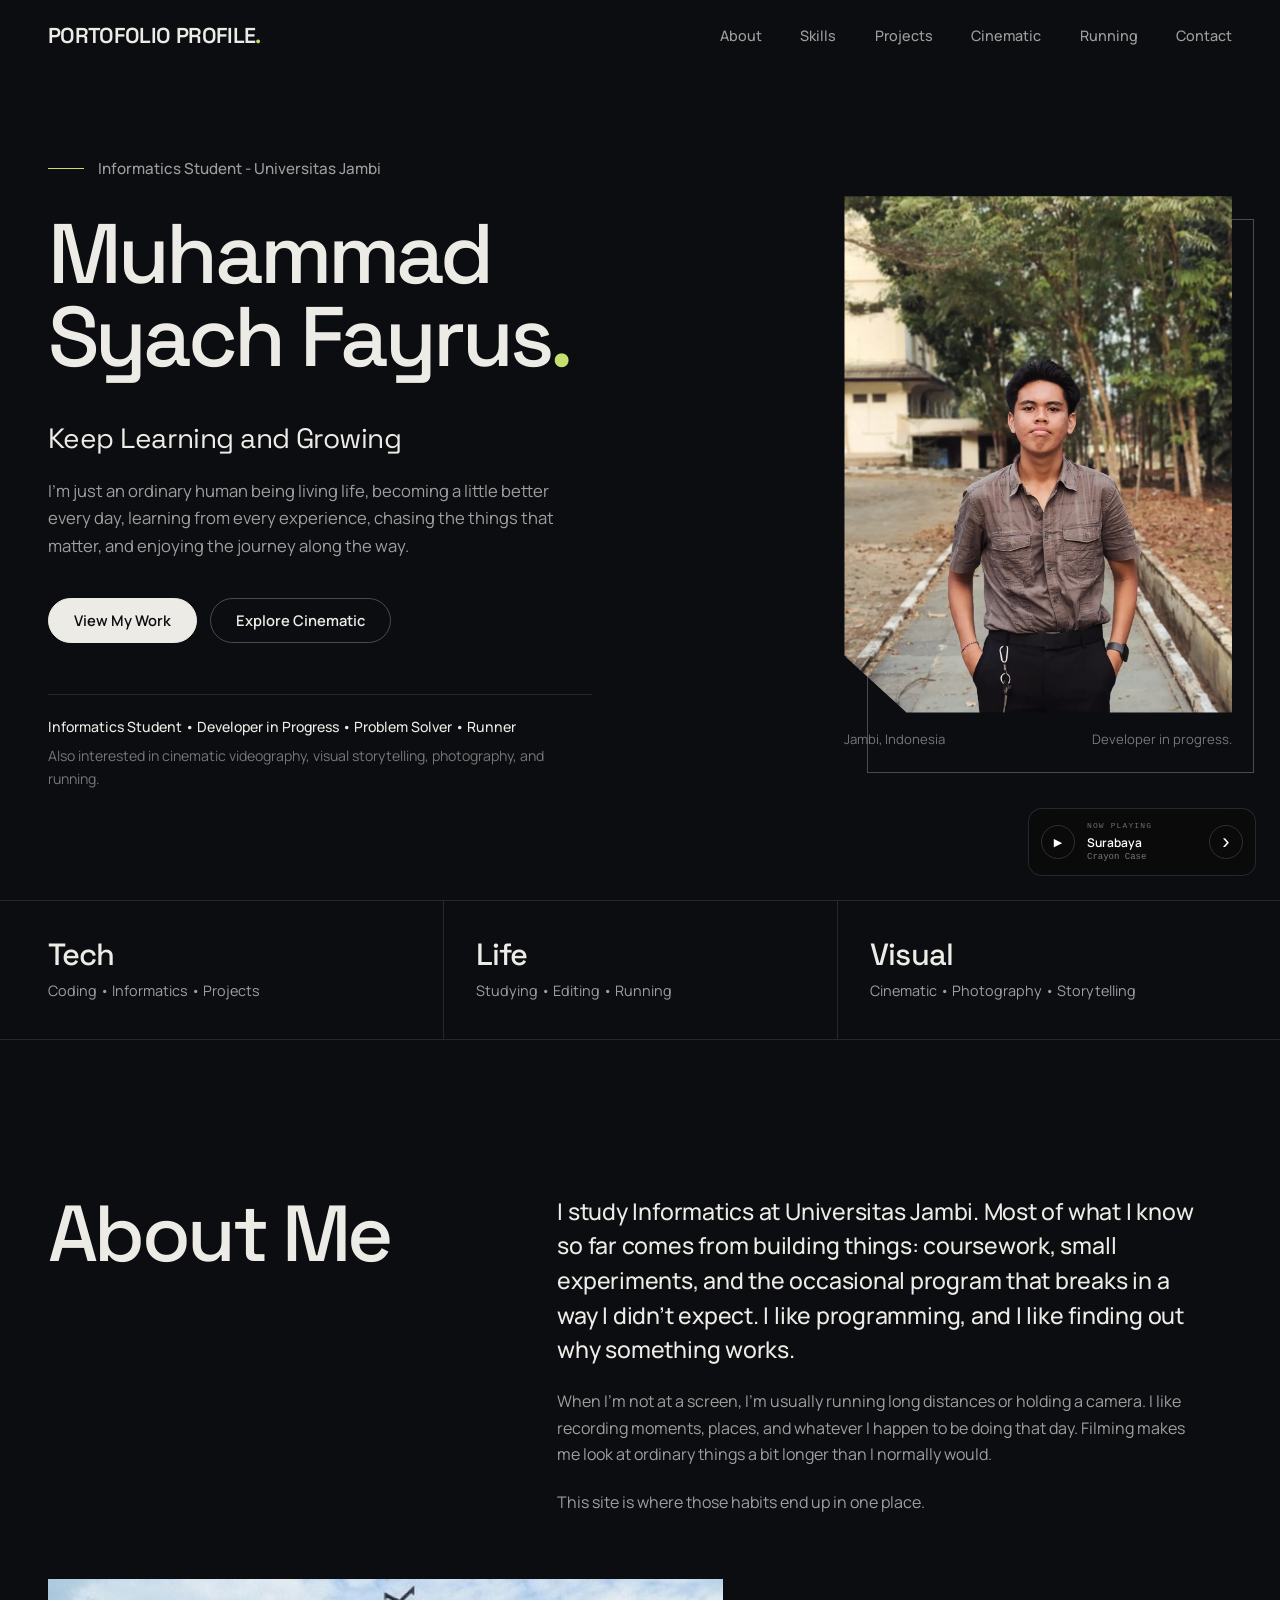
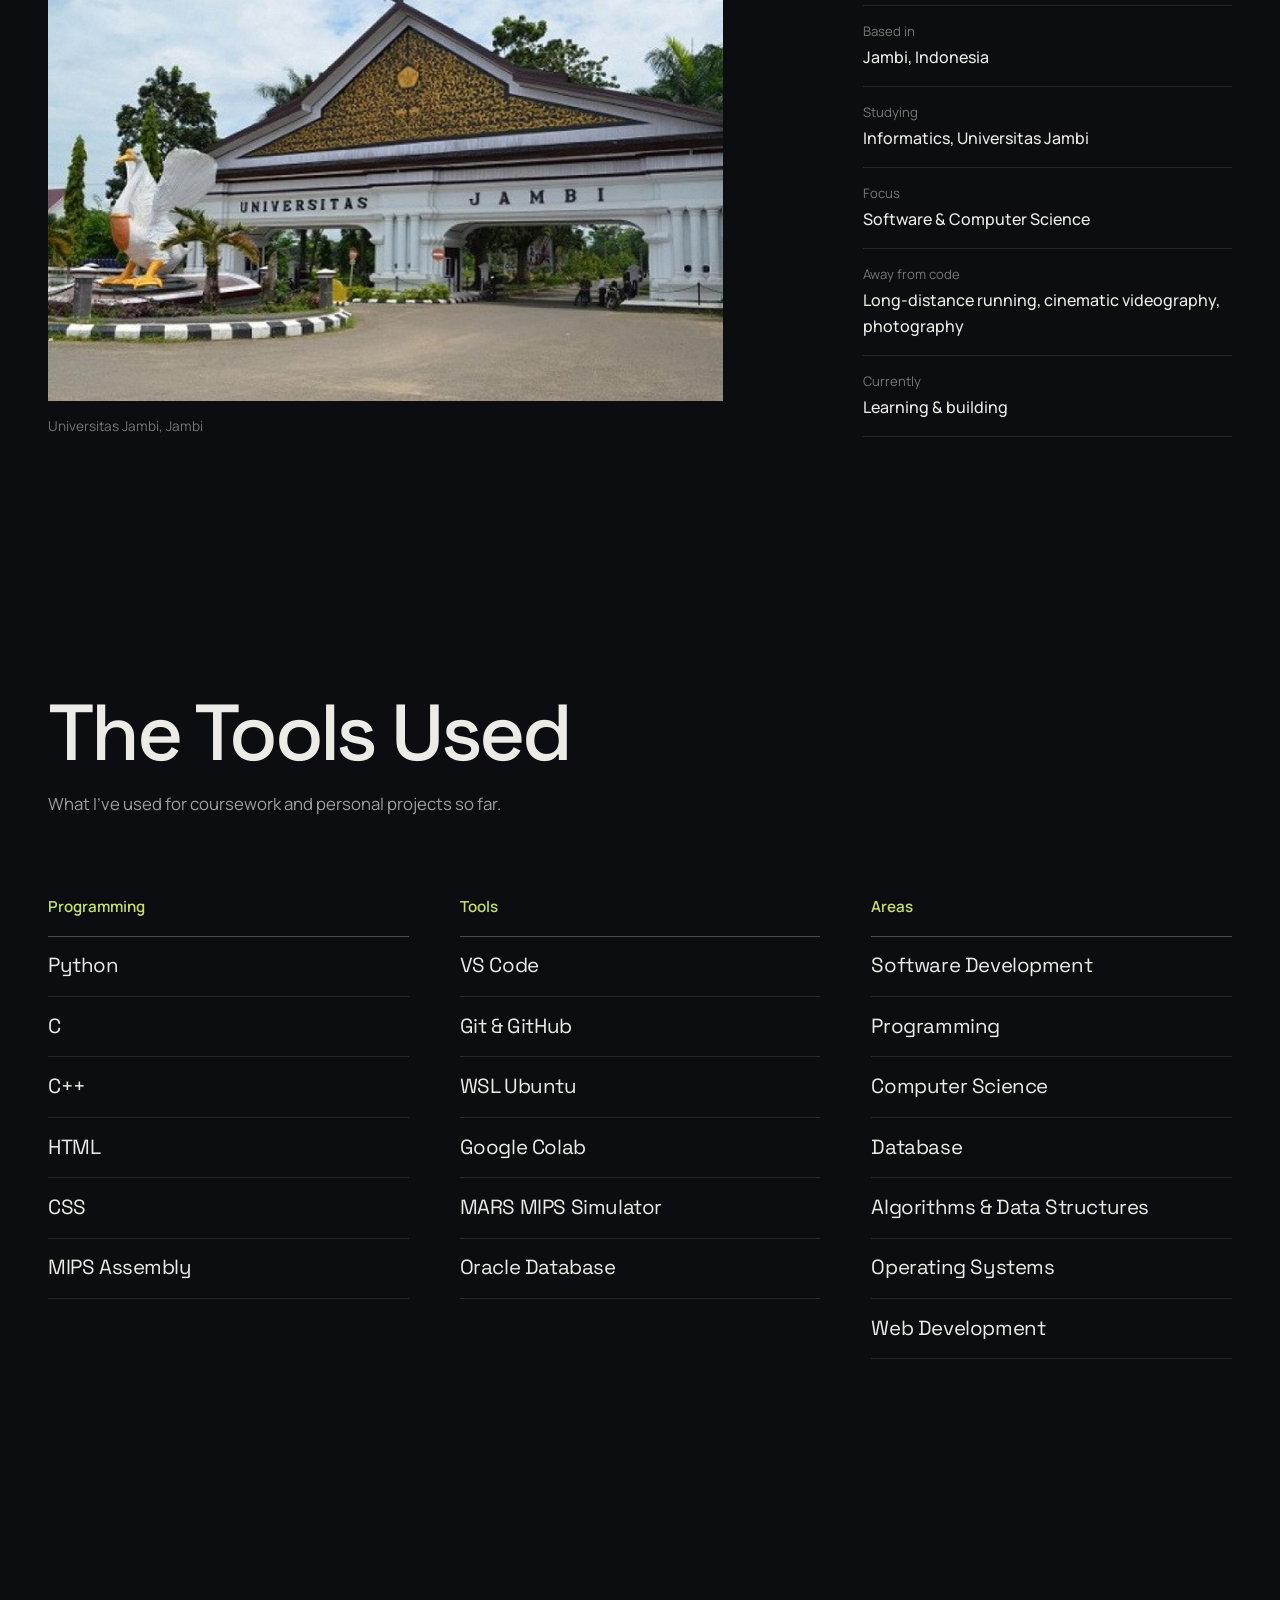
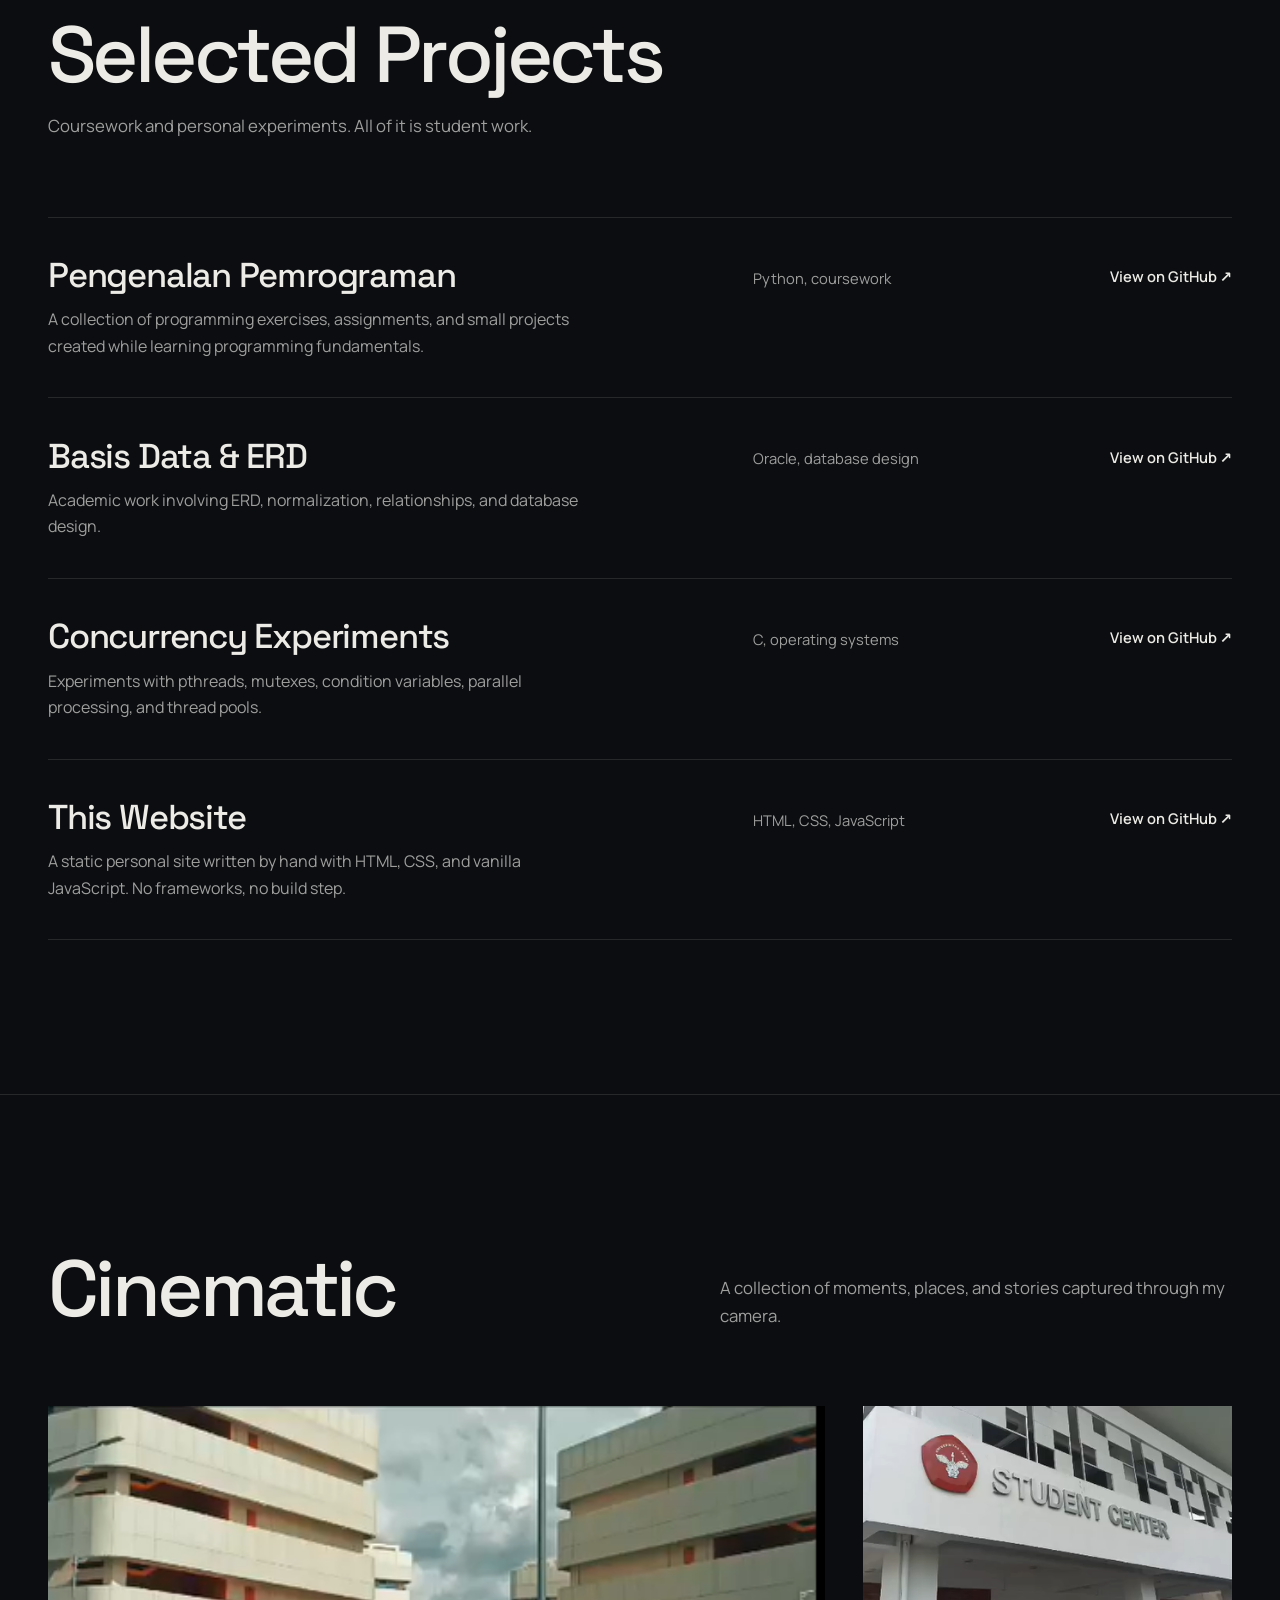
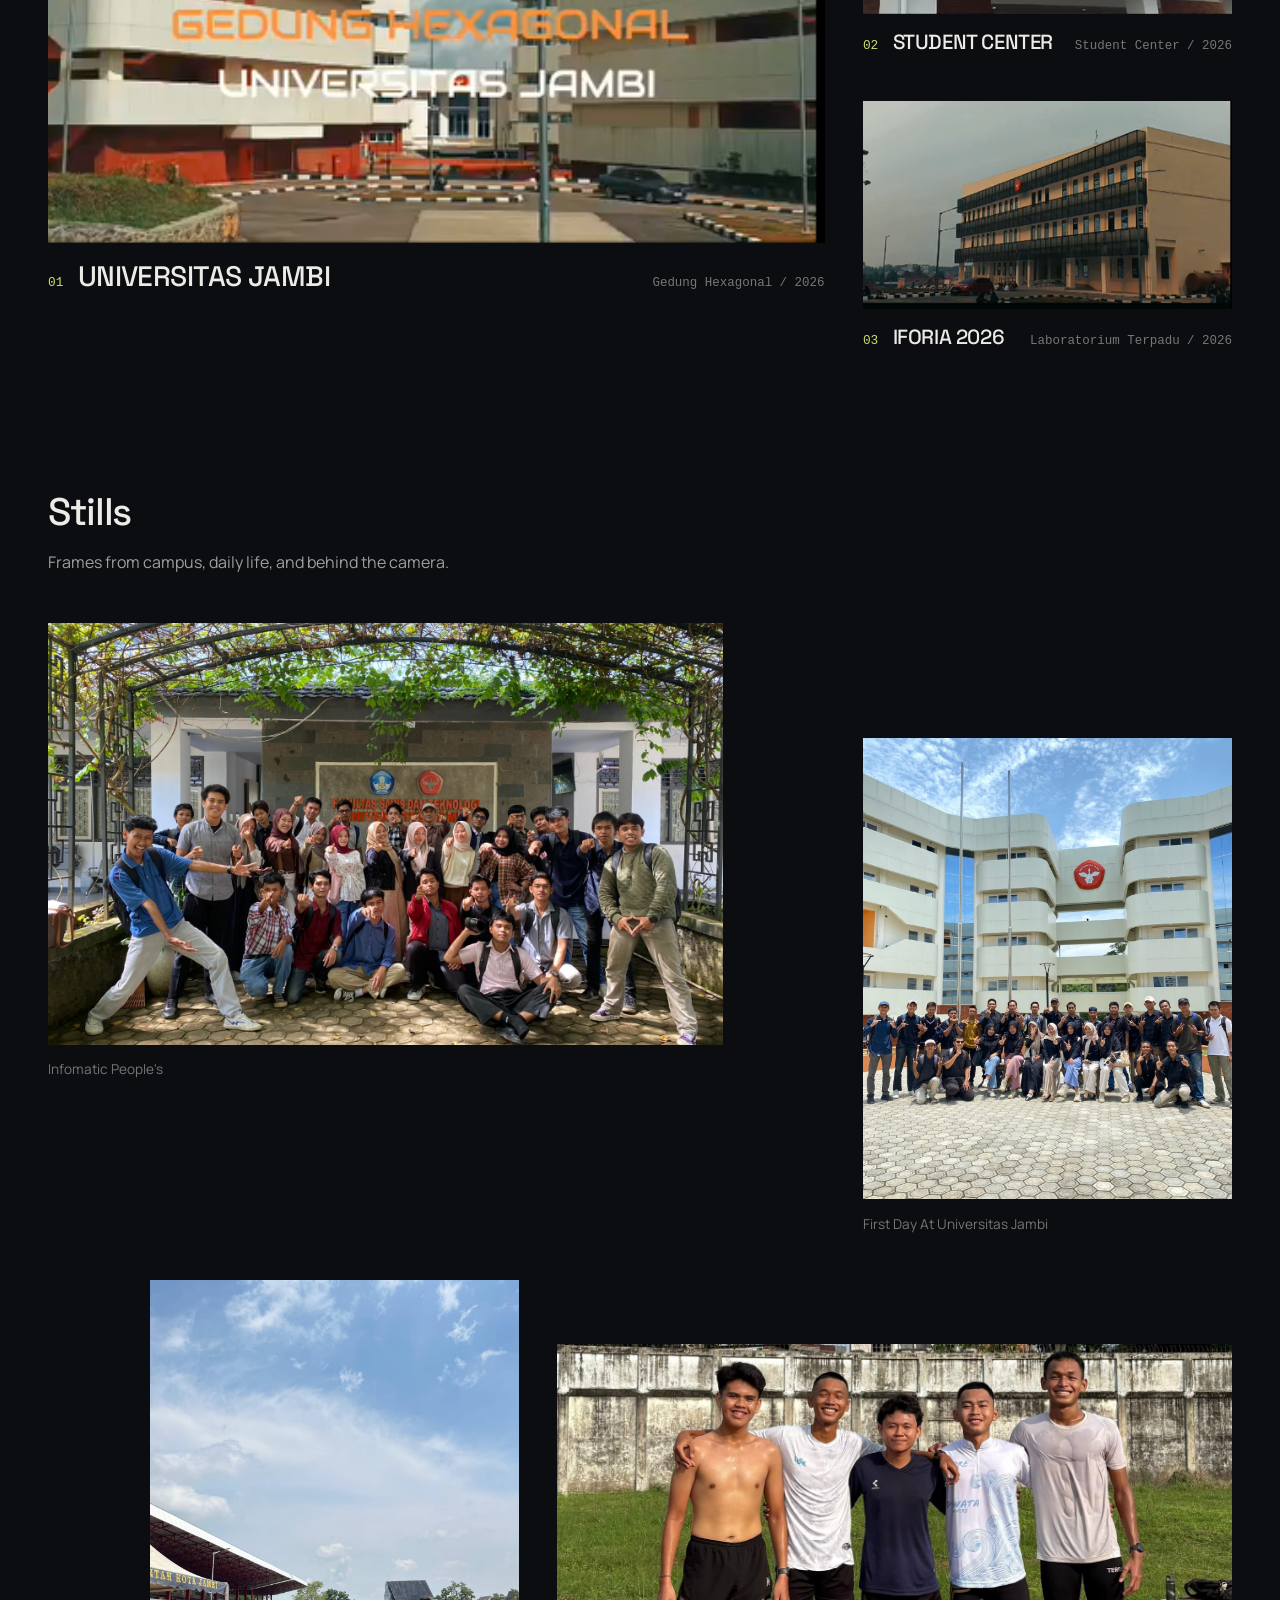
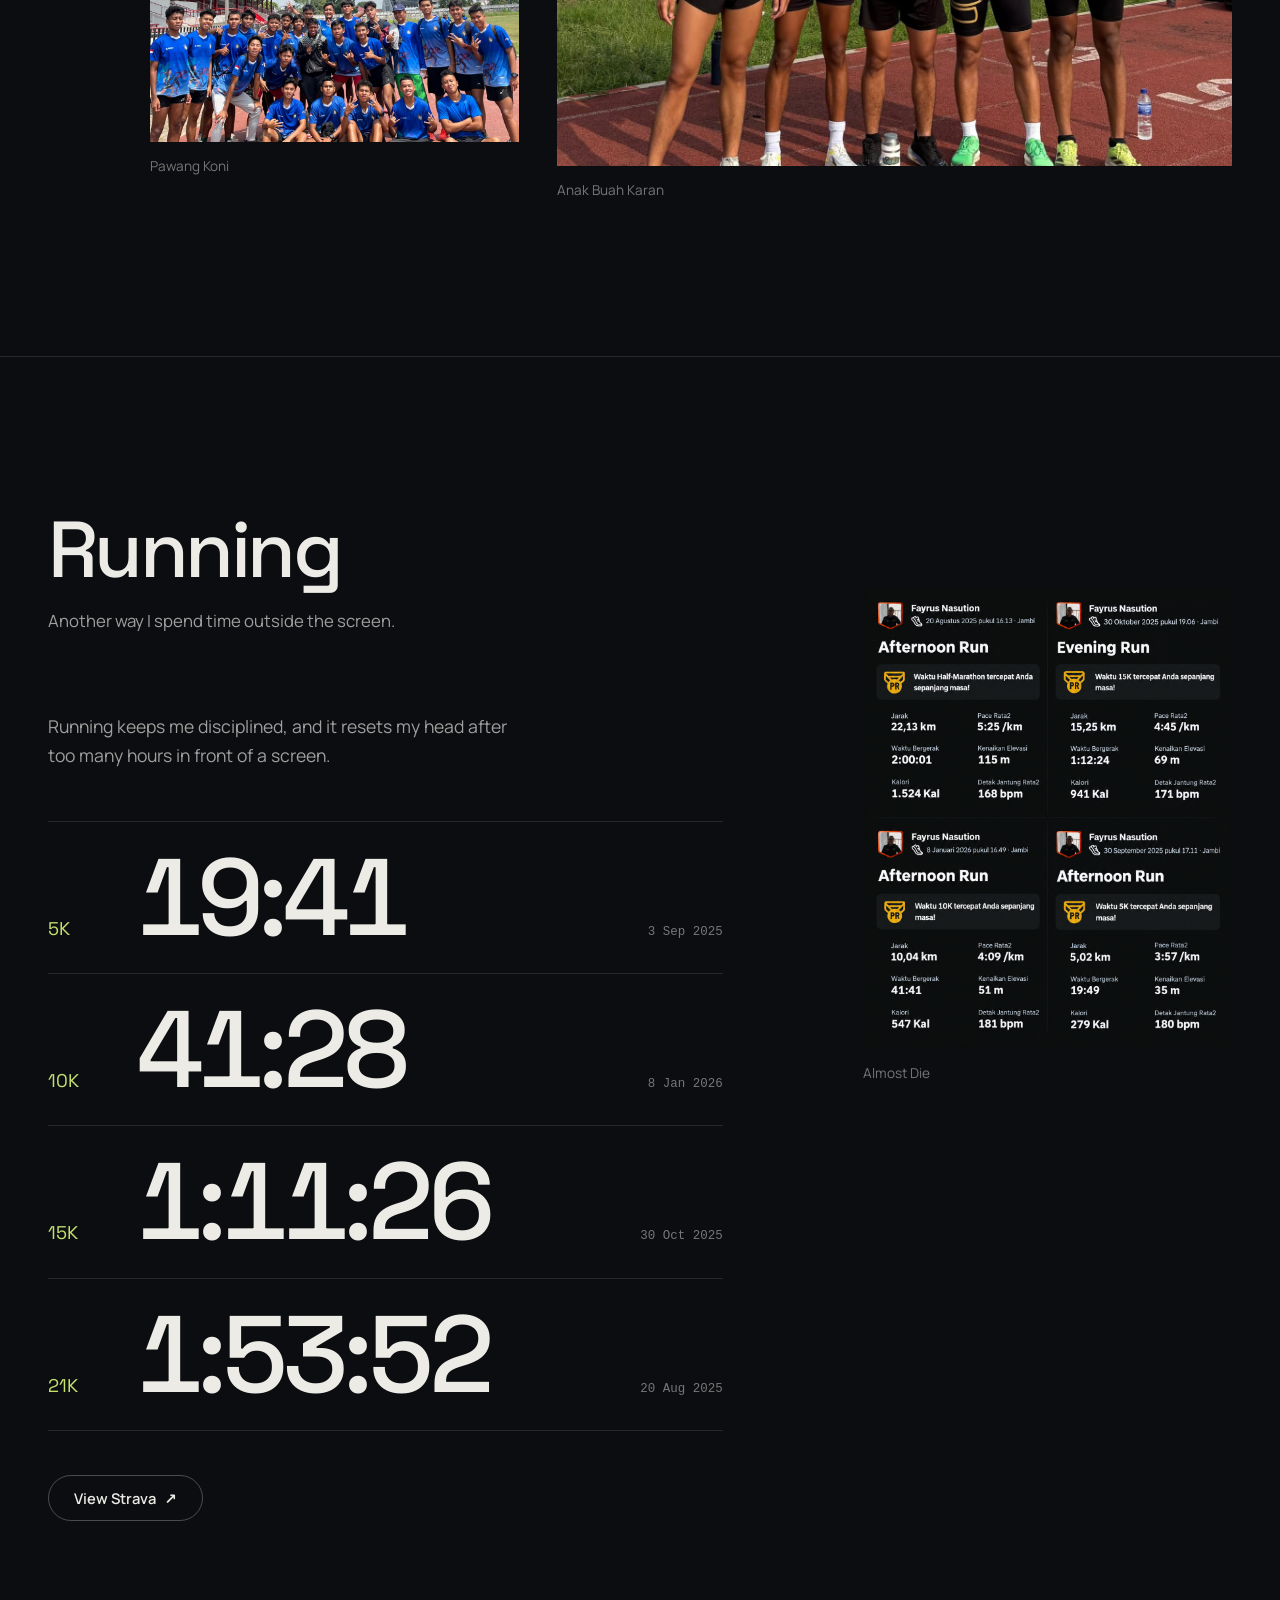
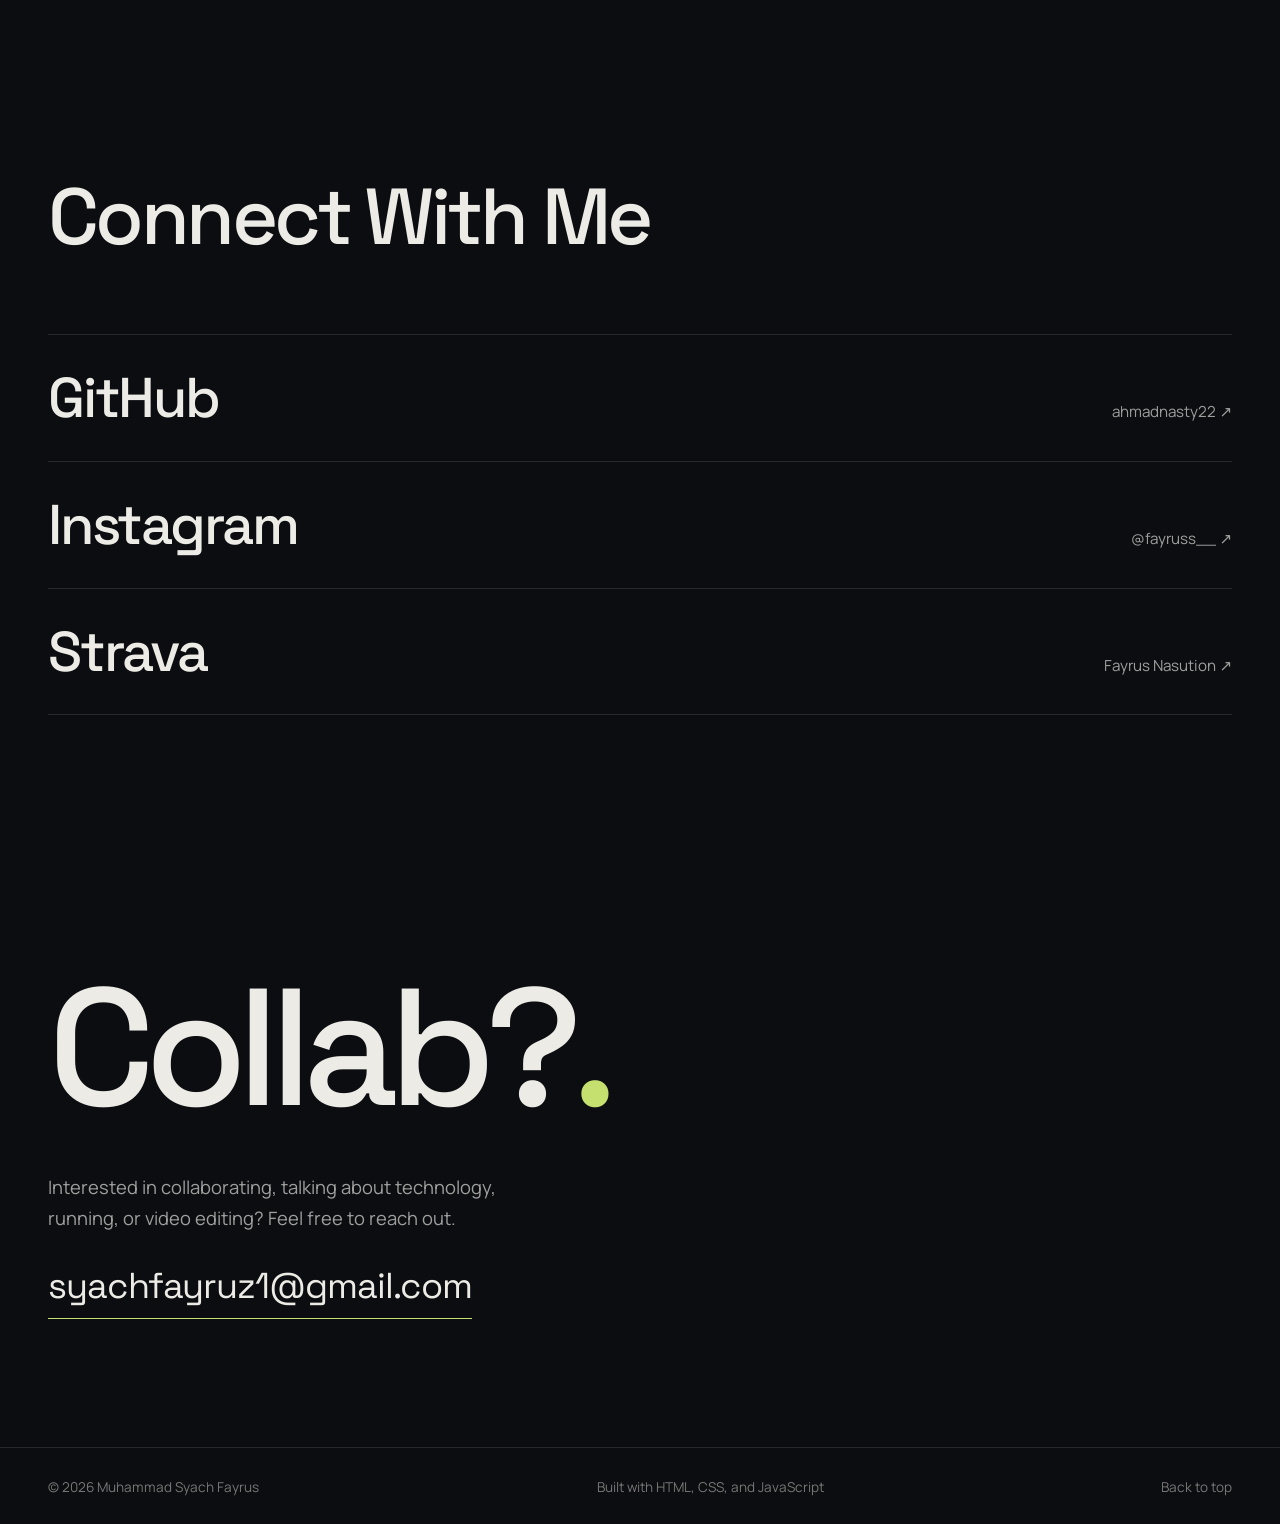
==== portfolio/index.html @ 215a05bb "Add files via upload" ====
<!DOCTYPE html>
<html lang="en">
<head>
  <meta charset="utf-8">
  <meta name="viewport" content="width=device-width, initial-scale=1">

  <title>Muhammad Syach Fayrus — Informatics Student</title>
  <meta name="description" content="Personal website of Muhammad Syach Fayrus, an Informatics student at Universitas Jambi who codes, runs, and captures moments through cinematic visuals.">
  <meta name="theme-color" content="#0b0d10">
  <meta name="author" content="Muhammad Syach Fayrus">

  <!-- Open Graph / social preview.
       NOTE: og:image works best as an absolute URL. After deploying, change it to
       e.g. https://your-site.vercel.app/assets/images/profile.jpg -->
  <meta property="og:type" content="website">
  <meta property="og:title" content="Muhammad Syach Fayrus — Informatics Student">
  <meta property="og:description" content="Building things, learning continuously. Informatics student who codes, runs, and captures moments through cinematic visuals.">
  <meta property="og:image" content="assets/images/profile.jpg">
  <meta property="og:locale" content="en_US">
  <meta name="twitter:card" content="summary_large_image">

  <!-- Tiny "M" favicon (no extra file needed) -->
  <link rel="icon" href="data:image/svg+xml,%3Csvg xmlns='http://www.w3.org/2000/svg' viewBox='0 0 32 32'%3E%3Crect width='32' height='32' rx='7' fill='%230b0d10'/%3E%3Ctext x='16' y='23' font-family='Arial,sans-serif' font-size='19' font-weight='700' text-anchor='middle' fill='%23c6e070'%3EM%3C/text%3E%3C/svg%3E">

  <!-- Fonts: Space Grotesk (display) + Manrope (body). System fonts are used as fallback. -->
  <link rel="preconnect" href="https://fonts.googleapis.com">
  <link rel="preconnect" href="https://fonts.gstatic.com" crossorigin>
  <link href="https://fonts.googleapis.com/css2?family=Manrope:wght@400;500;600;700&family=Space+Grotesk:wght@400;500;600&display=swap" rel="stylesheet">

  <link rel="stylesheet" href="style.css">
  <script src="script.js" defer></script>
</head>

<body>
  <a class="skip-link" href="#main">Skip to content</a>

  <!-- ============================== HEADER ============================== -->
  <header class="site-header" id="top">
    <div class="container site-header__inner">
      <a class="logo" href="#top" aria-label="Muhammad Syach Fayrus, back to top">PORTOFOLIO PROFILE<span class="logo__dot">.</span></a>

      <button class="nav-toggle" type="button" aria-expanded="false" aria-controls="primary-nav" aria-label="Open menu">
        <span class="nav-toggle__bar"></span>
        <span class="nav-toggle__bar"></span>
      </button>

      <nav class="site-nav" id="primary-nav" aria-label="Primary">
        <ul class="site-nav__list">
          <li><a href="#about">About</a></li>
          <li><a href="#skills">Skills</a></li>
          <li><a href="#projects">Projects</a></li>
          <li><a href="#cinematic">Cinematic</a></li>
          <li><a href="#running">Running</a></li>
          <li><a href="#connect">Contact</a></li>
        </ul>
      </nav>
    </div>
  </header>

  <main id="main">

    <!-- ============================== HERO ============================== -->
    <section class="hero" aria-labelledby="hero-title">
      <div class="container hero__grid">

        <div class="hero__copy">
          <p class="hero__eyebrow">Informatics Student - Universitas Jambi</p>

          <h1 class="hero__title" id="hero-title">
            <span class="line"><span>Muhammad</span></span>
            <span class="line"><span>Syach Fayrus<span class="hero__stop">.</span></span></span>
          </h1>

          <p class="hero__tagline">Keep Learning and Growing</p>

          <p class="hero__desc">
            I'm just an ordinary human being living life, 
            becoming a little better every day, 
            learning from every experience, 
            chasing the things that matter, 
            and enjoying the journey along the way.
          </p>

          <div class="hero__actions">
            <a class="btn btn--primary" href="#projects">View My Work</a>
            <a class="btn btn--ghost" href="#cinematic">Explore Cinematic</a>
          </div>

          <div class="hero__meta">
            <p class="hero__roles">Informatics Student • Developer in Progress • Problem Solver • Runner</p>
            <p class="hero__interests">Also interested in cinematic videography, visual storytelling, photography, and running.</p>
          </div>
        </div>

        <!-- Profile photo: replace assets/images/profile.jpg (portrait 4:5 works best) -->
        <figure class="hero__visual">
          <div class="hero__photo img-reveal">
            <img src="assets/images/profile.jpg" width="1200" height="1500" fetchpriority="high"
                 alt="Portrait of Muhammad Syach Fayrus">
          </div>
          <figcaption class="hero__caption">
            <span>Jambi, Indonesia</span>
            <span>Developer in progress.</span>
          </figcaption>
        </figure>

      </div>
    </section>

    <!-- The three sides of the site: they should feel like one person, not three tabs -->
    <section class="pillars" aria-label="Tech, life, and visual">
      <div class="container pillars__grid">
        <div class="pillar reveal">
          <p class="pillar__title">Tech</p>
          <p class="pillar__text">Coding • Informatics • Projects</p>
        </div>
        <div class="pillar reveal">
          <p class="pillar__title">Life</p>
          <p class="pillar__text">Studying • Editing • Running</p>
        </div>
        <div class="pillar reveal">
          <p class="pillar__title">Visual</p>
          <p class="pillar__text">Cinematic • Photography • Storytelling</p>
        </div>
      </div>
    </section>

    <!-- ============================== ABOUT ============================== -->
    <section class="section" id="about" aria-labelledby="about-title">
      <div class="container about">

        <div class="about__head">
          <h2 class="section__title reveal-lines" id="about-title"><span class="line"><span>About Me</span></span></h2>
        </div>

        <div class="about__text reveal">
          <p class="about__lead">
            I study Informatics at Universitas Jambi. Most of what I know so far comes from
            building things: coursework, small experiments, and the occasional program that
            breaks in a way I didn’t expect. I like programming, and I like finding out why
            something works.
          </p>
          <p>
            When I’m not at a screen, I’m usually running long distances or holding a camera.
            I like recording moments, places, and whatever I happen to be doing that day.
            Filming makes me look at ordinary things a bit longer than I normally would.
          </p>
          <p>This site is where those habits end up in one place.</p>
        </div>

        <!-- Campus photo: replace assets/images/campus.jpg -->
        <figure class="about__figure">
          <div class="frame img-reveal">
            <img src="assets/images/campus.jpg" width="1600" height="1000" loading="lazy"
                 alt="Universitas Jambi campus">
          </div>
          <figcaption class="caption">Universitas Jambi, Jambi</figcaption>
        </figure>

        <dl class="facts reveal">
          <div class="facts__row">
            <dt>Based in</dt>
            <dd>Jambi, Indonesia</dd>
          </div>
          <div class="facts__row">
            <dt>Studying</dt>
            <dd>Informatics, Universitas Jambi</dd>
          </div>
          <div class="facts__row">
            <dt>Focus</dt>
            <dd>Software &amp; Computer Science</dd>
          </div>
          <div class="facts__row">
            <dt>Away from code</dt>
            <dd>Long-distance running, cinematic videography, photography</dd>
          </div>
          <div class="facts__row">
            <dt>Currently</dt>
            <dd>Learning &amp; building</dd>
          </div>
        </dl>

      </div>
    </section>

    <!-- ============================== SKILLS ============================== -->
    <section class="section section--tight" id="skills" aria-labelledby="skills-title">
      <div class="container">
        <div class="section__head">
          <h2 class="section__title reveal-lines" id="skills-title"><span class="line"><span>The Tools Used</span></span></h2>
          <p class="section__sub reveal">What I’ve used for coursework and personal projects so far.</p>
        </div>

        <div class="skills stagger">
          <div class="skill-group reveal">
            <h3 class="skill-group__title">Programming</h3>
            <ul class="skill-list">
              <li>Python</li>
              <li>C</li>
              <li>C++</li>
              <li>HTML</li>
              <li>CSS</li>
              <li>MIPS Assembly</li>
            </ul>
          </div>

          <div class="skill-group reveal">
            <h3 class="skill-group__title">Tools</h3>
            <ul class="skill-list">
              <li>VS Code</li>
              <li>Git &amp; GitHub</li>
              <li>WSL Ubuntu</li>
              <li>Google Colab</li>
              <li>MARS MIPS Simulator</li>
              <li>Oracle Database</li>
            </ul>
          </div>

          <div class="skill-group reveal">
            <h3 class="skill-group__title">Areas</h3>
            <ul class="skill-list">
              <li>Software Development</li>
              <li>Programming</li>
              <li>Computer Science</li>
              <li>Database</li>
              <li>Algorithms &amp; Data Structures</li>
              <li>Operating Systems</li>
              <li>Web Development</li>
            </ul>
          </div>
        </div>
      </div>
    </section>

    <!-- ============================== PROJECTS ============================== -->
    <section class="section" id="projects" aria-labelledby="projects-title">
      <div class="container">
        <div class="section__head">
          <h2 class="section__title reveal-lines" id="projects-title"><span class="line"><span>Selected Projects</span></span></h2>
          <p class="section__sub reveal">Coursework and personal experiments. All of it is student work.</p>
        </div>

        <!--
          HOW TO EDIT A PROJECT
          Copy one <li class="project"> block, then change the title, description,
          technology tags and the GitHub link (point it at the specific repository).
          Optional image: add <img class="project__image" src="assets/images/your-image.jpg" alt="..." loading="lazy">
          inside .project__main, above the <h3>.
        -->
        <ul class="project-list">

          <li class="project reveal">
            <div class="project__main">
              <h3 class="project__title">Pengenalan Pemrograman</h3>
              <p class="project__desc">
                A collection of programming exercises, assignments, and small projects
                created while learning programming fundamentals.
              </p>
            </div>
            <p class="project__tech">Python, coursework</p>
            <a class="project__link" href="https://github.com/ahmadnasty22" target="_blank" rel="noopener noreferrer"
               aria-label="View Pengenalan Pemrograman on GitHub (opens in a new tab)">View on GitHub <span aria-hidden="true">↗</span></a>
          </li>

          <li class="project reveal">
            <div class="project__main">
              <h3 class="project__title">Basis Data &amp; ERD </h3>
              <p class="project__desc">
                Academic work involving ERD, normalization, relationships, and database design.
              </p>
            </div>
            <p class="project__tech">Oracle, database design</p>
            <a class="project__link" href="https://github.com/ahmadnasty22" target="_blank" rel="noopener noreferrer"
               aria-label="View Database and ERD Work on GitHub (opens in a new tab)">View on GitHub <span aria-hidden="true">↗</span></a>
          </li>

          <li class="project reveal">
            <div class="project__main">
              <h3 class="project__title">Concurrency Experiments</h3>
              <p class="project__desc">
                Experiments with pthreads, mutexes, condition variables, parallel processing,
                and thread pools.
              </p>
            </div>
            <p class="project__tech">C, operating systems</p>
            <a class="project__link" href="https://github.com/ahmadnasty22" target="_blank" rel="noopener noreferrer"
               aria-label="View Concurrency Experiments on GitHub (opens in a new tab)">View on GitHub <span aria-hidden="true">↗</span></a>
          </li>

          <li class="project reveal">
            <div class="project__main">
              <h3 class="project__title">This Website</h3>
              <p class="project__desc">
                A static personal site written by hand with HTML, CSS, and vanilla JavaScript.
                No frameworks, no build step.
              </p>
            </div>
            <p class="project__tech">HTML, CSS, JavaScript</p>
            <a class="project__link" href="https://github.com/ahmadnasty22" target="_blank" rel="noopener noreferrer"
               aria-label="View This Website on GitHub (opens in a new tab)">View on GitHub <span aria-hidden="true">↗</span></a>
          </li>

        </ul>
      </div>
    </section>

    <!-- ============================== CINEMATIC ============================== -->
    <section class="section section--film" id="cinematic" aria-labelledby="cinematic-title">
      <div class="container">

        <div class="section__head section__head--split">
          <h2 class="section__title reveal-lines" id="cinematic-title"><span class="line"><span>Cinematic</span></span></h2>
          <p class="section__sub reveal">A collection of moments, places, and stories captured through my camera.</p>
        </div>

        <!--
          VIDEO GALLERY
          Each button below opens the lightbox. Everything is editable through data-* attributes:
            data-video  : path to the video file (assets/videos/...)
            data-poster : thumbnail shown before the video plays
            data-title  : title shown in the lightbox
            data-meta   : small line under/above the title
            data-embed  : OPTIONAL. If set, an iframe is used instead of the local file.

          VIDEO FILES TOO BIG FOR GITHUB / VERCEL?
          GitHub blocks files over 100 MB and big videos slow the site down.
          Upload the video to YouTube (unlisted works well) or Vimeo instead, then add
            data-embed="https://www.youtube.com/embed/VIDEO_ID"     (YouTube)
            data-embed="https://player.vimeo.com/video/VIDEO_ID"    (Vimeo)
          to the button and remove data-video. The thumbnail in assets/thumbnails/ still works.
        -->
        <div class="film-grid">

          <article class="film film--lead reveal">
            <button class="film__trigger" type="button"
                    data-video="assets/videos/cinematic-01.mp4"
                    data-poster="assets/thumbnails/cinematic-01.jpg"
                    data-title="UNIVERSITAS JAMBI"
                    data-meta="Gedung Hexagonal/ 2026"
                    aria-label="Play video: UNIVERSITAS JAMBI">
              <img src="assets/thumbnails/cinematic-01.jpg" width="1600" height="900" loading="lazy"
                   alt="Thumbnail for the video UNIVERSITAS JAMBI">
              <span class="film__play" aria-hidden="true">
                <svg viewBox="0 0 24 24" width="22" height="22"><path d="M8 5.5v13l11-6.5z" fill="currentColor"/></svg>
              </span>
            </button>
            <div class="film__cap">
              <span class="film__idx">01</span>
              <h3 class="film__title">UNIVERSITAS JAMBI</h3>
              <span class="film__meta">Gedung Hexagonal / 2026</span>
            </div>
          </article>

          <article class="film reveal">
            <button class="film__trigger" type="button"
                    data-video="assets/videos/cinematic-02.mp4"
                    data-poster="assets/thumbnails/cinematic-02.jpg"
                    data-title="STUDENT CENTER"
                    data-meta="Student Center / 2026"
                    aria-label="Play video: STUDENT CENTER">
              <img src="assets/thumbnails/cinematic-02.jpg" width="1600" height="900" loading="lazy"
                   alt="Thumbnail for the video STUDENT CENTER">
              <span class="film__play" aria-hidden="true">
                <svg viewBox="0 0 24 24" width="22" height="22"><path d="M8 5.5v13l11-6.5z" fill="currentColor"/></svg>
              </span>
            </button>
            <div class="film__cap">
              <span class="film__idx">02</span>
              <h3 class="film__title">STUDENT CENTER</h3>
              <span class="film__meta">Student Center / 2026</span>
            </div>
          </article>

          <article class="film reveal">
            <button class="film__trigger" type="button"
                    data-video="assets/videos/cinematic-03.mp4"
                    data-poster="assets/thumbnails/cinematic-03.jpg"
                    data-title="IFORIA 2026"
                    data-meta="Laboratorium Terpadu / 2026"
                    aria-label="Play video: IFORIA 2026">
              <img src="assets/thumbnails/cinematic-03.jpg" width="1600" height="900" loading="lazy"
                   alt="Thumbnail for the video IFORIA 2026">
              <span class="film__play" aria-hidden="true">
                <svg viewBox="0 0 24 24" width="22" height="22"><path d="M8 5.5v13l11-6.5z" fill="currentColor"/></svg>
              </span>
            </button>
            <div class="film__cap">
              <span class="film__idx">03</span>
              <h3 class="film__title">IFORIA 2026</h3>
              <span class="film__meta">Laboratorium Terpadu / 2026</span>
            </div>
          </article>

        </div>

        <!-- Stills: photos laid out like pages in a photo book. Replace the files in assets/images/. -->
        <div class="stills">
          <div class="stills__head reveal">
            <h3 class="stills__title">Stills</h3>
            <p class="stills__sub">Frames from campus, daily life, and behind the camera.</p>
          </div>

          <div class="stills__grid">
            <figure class="still still--a">
              <div class="frame img-reveal">
                <img src="assets/images/frame-01.jpg" width="1600" height="1000" loading="lazy"
                     alt="A still frame from a campus shoot">
              </div>
              <figcaption class="caption">Infomatic People's</figcaption>
            </figure>

            <figure class="still still--b">
              <div class="frame img-reveal">
                <img src="assets/images/daily-life.jpg" width="1200" height="1500" loading="lazy"
                     alt="A moment from daily life">
              </div>
              <figcaption class="caption">First Day At Universitas Jambi</figcaption>
            </figure>

            <figure class="still still--c">
              <div class="frame img-reveal">
                <img src="assets/images/behind-the-scenes.jpg" width="1200" height="1500" loading="lazy"
                     alt="Behind the scenes while filming">
              </div>
              <figcaption class="caption">Pawang Koni</figcaption>
            </figure>

            <figure class="still still--d">
              <div class="frame img-reveal">
                <img src="assets/images/frame-02.jpg" width="1600" height="1000" loading="lazy"
                     alt="A still frame from a video">
              </div>
              <figcaption class="caption">Anak Buah Karan</figcaption>
            </figure>
          </div>
        </div>

      </div>
    </section>

    <!-- ============================== RUNNING ============================== -->
    <section class="section" id="running" aria-labelledby="running-title">
      <div class="container running">

        <div class="running__body">
          <div class="section__head">
            <h2 class="section__title reveal-lines" id="running-title"><span class="line"><span>Running</span></span></h2>
            <p class="section__sub reveal">Another way I spend time outside the screen.</p>
          </div>

          <p class="running__intro reveal">
            Running keeps me disciplined, and it resets my head after too many
            hours in front of a screen.
          </p>

          <!-- Personal bests: edit time and date here -->
          <dl class="pb-list">
            <div class="pb reveal">
              <dt class="pb__dist">5K</dt>
              <dd class="pb__time">19:41</dd>
              <dd class="pb__date">3 Sep 2025</dd>
            </div>
            <div class="pb reveal">
              <dt class="pb__dist">10K</dt>
              <dd class="pb__time">41:28</dd>
              <dd class="pb__date">8 Jan 2026</dd>
            </div>
            <div class="pb reveal">
              <dt class="pb__dist">15K</dt>
              <dd class="pb__time">1:11:26</dd>
              <dd class="pb__date">30 Oct 2025</dd>
            </div>
            <div class="pb reveal">
              <dt class="pb__dist">21K</dt>
              <dd class="pb__time">1:53:52</dd>
              <dd class="pb__date">20 Aug 2025</dd>
            </div>
          </dl>

          <a class="btn btn--ghost running__cta" href="https://www.strava.com/athletes/89751866"
             target="_blank" rel="noopener noreferrer" aria-label="View Strava profile (opens in a new tab)">View Strava <span aria-hidden="true">↗</span></a>
        </div>

        <!-- Running photo: replace assets/images/running.jpg -->
        <figure class="running__figure">
          <div class="frame img-reveal">
            <img src="assets/images/personal best.png" width="1200" height="1500" loading="lazy"
                 alt="Muhammad Syach Fayrus running">
          </div>
          <figcaption class="caption">Almost Die</figcaption>
        </figure>

      </div>
    </section>

    <!-- ============================== CONNECT ============================== -->
    <section class="section section--tight" id="connect" aria-labelledby="connect-title">
      <div class="container">
        <div class="section__head">
          <h2 class="section__title reveal-lines" id="connect-title"><span class="line"><span>Connect With Me</span></span></h2>
        </div>

        <!-- Social links: change the href and the handle text -->
        <ul class="connect-list">
          <li class="reveal">
            <a class="connect-link" href="https://github.com/ahmadnasty22" target="_blank" rel="noopener noreferrer">
              <span class="connect-link__name">GitHub</span>
              <span class="connect-link__handle">ahmadnasty22 <span aria-hidden="true">↗</span></span>
            </a>
          </li>
          <li class="reveal">
            <a class="connect-link" href="https://www.instagram.com/fayruss__?igsi=NmdocDNzbDM1N3hs" target="_blank" rel="noopener noreferrer">
              <span class="connect-link__name">Instagram</span>
              <span class="connect-link__handle">@fayruss__ <span aria-hidden="true">↗</span></span>
            </a>
          </li>
          <li class="reveal">
            <a class="connect-link" href="https://www.strava.com/athletes/89751866" target="_blank" rel="noopener noreferrer">
              <span class="connect-link__name">Strava</span>
              <span class="connect-link__handle">Fayrus Nasution <span aria-hidden="true">↗</span></span>
            </a>
          </li>
        </ul>
      </div>
    </section>

    <!-- ============================== CONTACT ============================== -->
    <section class="section contact" id="contact" aria-labelledby="contact-title">
      <div class="container">
        <h2 class="contact__title reveal-lines" id="contact-title">
          
          <span class="line"><span>Collab?<span class="hero__stop">.</span></span></span>
        </h2>

        <p class="contact__text reveal">
          Interested in collaborating, talking about technology, running, or video editing?
          Feel free to reach out.
        </p>

        <!-- Replace with your real email address (in both the href and the text) -->
        <a class="contact__mail reveal" href="mailto:syachfayruz1@gmail.com">syachfayruz1@gmail.com</a>
      </div>
    </section>

  </main>

  <!-- ============================== FOOTER ============================== -->
  <footer class="site-footer">
    <div class="container site-footer__inner">
      <p>© 2026 Muhammad Syach Fayrus</p>
      <p class="site-footer__built">Built with HTML, CSS, and JavaScript</p>
      <a class="site-footer__top" href="#top">Back to top</a>
    </div>
  </footer>

  <!-- ============================== VIDEO LIGHTBOX ==============================
       One shared <dialog>. script.js fills it when a video button is clicked.
       - <dialog> gives us Esc-to-close, focus trapping and a proper backdrop for free.
       - The video starts muted (no surprise sound). Use the player's volume control for audio.
       - The player's own controls provide play/pause, volume and fullscreen. -->
  <dialog class="lightbox" id="lightbox" aria-labelledby="lightbox-title">
    <div class="lightbox__inner">
      <div class="lightbox__bar">
        <div>
          <p class="lightbox__meta" id="lightbox-meta"></p>
          <h2 class="lightbox__title" id="lightbox-title"></h2>
        </div>
        <button class="lightbox__close" type="button" aria-label="Close video">
          <span>Close</span>
          <svg viewBox="0 0 24 24" width="18" height="18" aria-hidden="true"><path d="M5 5l14 14M19 5L5 19" stroke="currentColor" stroke-width="1.6" stroke-linecap="round" fill="none"/></svg>
        </button>
      </div>

      <div class="lightbox__stage">
        <video id="lightbox-video" controls playsinline muted preload="metadata">
          <!-- Fallback text for browsers that cannot play the video -->
          Your browser can’t play this video. Try a recent version of Chrome, Firefox, Safari, or Edge.
        </video>

        <!-- Filled by script.js only when a button uses data-embed (YouTube / Vimeo) -->
        <div class="lightbox__embed" id="lightbox-embed" hidden></div>

        <p class="lightbox__error" id="lightbox-error" role="alert" hidden>
          This video couldn’t be loaded. Check that the file exists at the path set in <code>data-video</code>.
        </p>
      </div>

      <p class="lightbox__hint">Playing without sound. Use the volume control in the player to turn it on.</p>
    </div>
  </dialog>
  
  <!-- Music Player -->
<div class="music-player" id="musicPlayer">
  <button class="music-player__toggle" id="musicToggle" aria-label="Play music">
    <span id="musicIcon">▶</span>
  </button>

  <div class="music-player__info">
    <span class="music-player__label">NOW PLAYING</span>
    <span class="music-player__title" id="musicTitle">Surabaya</span>
    <span class="music-player__artist">Crayon Case</span>
  </div>

  <button class="music-player__next" id="musicNext" aria-label="Next song">
    ›
  </button>

  <audio id="backgroundMusic" preload="metadata"></audio>
</div>
</body>
</html>
---- portfolio/style.css ----
/* ==========================================================================
   Muhammad Syach Fayrus — personal website
   Structure:
     1. Design tokens        6. Hero + pillars       11. Running
     2. Base / reset         7. Sections (shared)    12. Connect + contact
     3. Utilities            8. About + skills       13. Footer
     4. Buttons              9. Projects             14. Lightbox (video modal)
     5. Header + navigation  10. Cinematic + stills  15. Motion + responsive
   ========================================================================== */


/* ---------- 1. Design tokens ---------- */
:root {
  /* Colour: near-black base, off-white text, one quiet lime accent */
  --bg: #0b0d10;
  --bg-elev: #12151a;
  --fg: #ecebe6;
  --fg-dim: rgba(236, 235, 230, 0.66);
  --fg-faint: rgba(236, 235, 230, 0.48);
  --line: rgba(236, 235, 230, 0.12);
  --line-strong: rgba(236, 235, 230, 0.28);
  --accent: #c6e070;

  /* Type */
  --font-display: "Space Grotesk", "Manrope", system-ui, -apple-system, "Segoe UI", Roboto, sans-serif;
  --font-body: "Manrope", "Inter", system-ui, -apple-system, "Segoe UI", Roboto, sans-serif;
  --font-mono: ui-monospace, "SF Mono", "JetBrains Mono", Menlo, Consolas, monospace; /* used sparingly */

  /* Layout */
  --container: 1240px;
  --gutter: clamp(1.25rem, 4vw, 3rem);
  --section-y: clamp(6rem, 12vw, 10.5rem);
  --header-h: 4.5rem;

  /* Motion */
  --ease: cubic-bezier(0.22, 0.61, 0.36, 1);

  color-scheme: dark;
}


/* ---------- 2. Base / reset ---------- */
*,
*::before,
*::after { box-sizing: border-box; }

html {
  -webkit-text-size-adjust: 100%;
  scroll-behavior: smooth;
  scroll-padding-top: calc(var(--header-h) + 1rem);
}

body {
  margin: 0;
  background: var(--bg);
  color: var(--fg);
  font-family: var(--font-body);
  font-size: 1rem;
  line-height: 1.65;
  -webkit-font-smoothing: antialiased;
  text-rendering: optimizeLegibility;
}

body.no-scroll { overflow: hidden; }

main { overflow-x: clip; }

img, video, svg { display: block; max-width: 100%; }
img { height: auto; }

a { color: inherit; text-decoration: none; }

ul, ol { list-style: none; margin: 0; padding: 0; }
h1, h2, h3, p, figure, dl, dd { margin: 0; }

button {
  font: inherit;
  color: inherit;
  background: none;
  border: 0;
  padding: 0;
  cursor: pointer;
}

:focus-visible {
  outline: 2px solid var(--accent);
  outline-offset: 4px;
  border-radius: 2px;
}

::selection { background: var(--accent); color: #0b0d10; }

[hidden] { display: none !important; }


/* ---------- 3. Utilities ---------- */
.container {
  width: min(100% - 2 * var(--gutter), var(--container));
  margin-inline: auto;
}

.skip-link {
  position: fixed;
  left: 1rem;
  top: -4rem;
  z-index: 100;
  padding: 0.6rem 1rem;
  background: var(--accent);
  color: #0b0d10;
  font-weight: 600;
  border-radius: 4px;
  transition: top 0.2s var(--ease);
}
.skip-link:focus { top: 1rem; }

/* Masked line: text slides up from behind an invisible edge */
.line {
  display: block;
  overflow: hidden;
  padding-bottom: 0.14em;
  margin-bottom: -0.14em;
}
.line > span { display: inline-block; }

/* Image frame: crops any photo with object-fit: cover */
.frame {
  position: relative;
  overflow: hidden;
  background: var(--bg-elev);
}
.frame img {
  width: 100%;
  height: 100%;
  object-fit: cover;
}

.caption {
  margin-top: 0.85rem;
  font-size: 0.85rem;
  color: var(--fg-faint);
}


/* ---------- 4. Buttons ---------- */
.btn {
  display: inline-flex;
  align-items: center;
  gap: 0.55rem;
  padding: 0.9rem 1.55rem;
  border: 1px solid var(--line-strong);
  border-radius: 999px;
  font-size: 0.92rem;
  font-weight: 600;
  line-height: 1;
  transition: background-color 0.35s var(--ease), color 0.35s var(--ease),
              border-color 0.35s var(--ease), transform 0.35s var(--ease);
}
.btn--primary { background: var(--fg); border-color: var(--fg); color: #0b0d10; }
.btn--ghost { color: var(--fg); }

@media (hover: hover) {
  .btn--primary:hover { background: var(--accent); border-color: var(--accent); }
  .btn--ghost:hover { border-color: var(--accent); color: var(--accent); }
  .btn:active { transform: scale(0.98); }
}


/* ---------- 5. Header + navigation ---------- */
.site-header {
  position: fixed;
  inset: 0 0 auto 0;
  z-index: 50;
  height: var(--header-h);
}

/* The blurred background lives on a pseudo-element. Putting backdrop-filter on the
   header itself would trap the fixed mobile menu inside the header's box. */
.site-header::before {
  content: "";
  position: absolute;
  inset: 0;
  z-index: -1;
  border-bottom: 1px solid transparent;
  transition: background-color 0.45s var(--ease), border-color 0.45s var(--ease);
}
.site-header.is-scrolled::before,
.site-header.nav-open::before {
  background: rgba(11, 13, 16, 0.72);
  border-bottom-color: var(--line);
  -webkit-backdrop-filter: blur(14px) saturate(140%);
  backdrop-filter: blur(14px) saturate(140%);
}

.site-header__inner {
  height: 100%;
  display: flex;
  align-items: center;
  justify-content: space-between;
}

.logo {
  font-family: var(--font-display);
  font-size: 1.35rem;
  font-weight: 600;
  letter-spacing: -0.03em;
}
.logo__dot { color: var(--accent); }

.site-nav__list { display: flex; gap: clamp(1.25rem, 3vw, 2.5rem); }

.site-nav a {
  position: relative;
  display: inline-block;
  padding-block: 0.4rem;
  font-size: 0.9rem;
  font-weight: 500;
  color: var(--fg-dim);
  transition: color 0.3s var(--ease);
}
.site-nav a::after {
  content: "";
  position: absolute;
  left: 0;
  right: 0;
  bottom: 0;
  height: 1px;
  background: var(--accent);
  transform: scaleX(0);
  transform-origin: left;
  transition: transform 0.45s var(--ease);
}
.site-nav a:hover,
.site-nav a[aria-current="true"] { color: var(--fg); }
.site-nav a[aria-current="true"]::after { transform: scaleX(1); }

/* Hamburger (shown on small screens only) */
.nav-toggle {
  display: none;
  position: relative;
  width: 2.75rem;
  height: 2.75rem;
  margin-right: -0.6rem;
}
.nav-toggle__bar {
  position: absolute;
  left: 0.75rem;
  right: 0.75rem;
  height: 1.5px;
  background: var(--fg);
  transition: transform 0.45s var(--ease), top 0.45s var(--ease);
}
.nav-toggle__bar:nth-child(1) { top: calc(50% - 4px); }
.nav-toggle__bar:nth-child(2) { top: calc(50% + 3px); }
.nav-open .nav-toggle__bar:nth-child(1) { top: 50%; transform: rotate(45deg); }
.nav-open .nav-toggle__bar:nth-child(2) { top: 50%; transform: rotate(-45deg); }


/* ---------- 6. Hero + pillars ---------- */
.hero {
  min-height: 100vh;
  min-height: 100svh;
  display: flex;
  align-items: center;
  padding-top: calc(var(--header-h) + clamp(1.5rem, 5vw, 4rem));
  padding-bottom: clamp(3rem, 7vw, 6rem);
}

.hero__grid {
  display: grid;
  grid-template-columns: minmax(0, 1.3fr) minmax(0, 0.7fr);
  gap: clamp(2rem, 6vw, 6rem);
  align-items: center;
}

.hero__eyebrow {
  display: flex;
  align-items: center;
  gap: 0.9rem;
  margin-bottom: clamp(1.25rem, 3vw, 2rem);
  font-size: 0.95rem;
  font-weight: 500;
  color: var(--fg-dim);
}
.hero__eyebrow::before {
  content: "";
  width: 2.25rem;
  height: 1px;
  background: var(--accent);
}

/* The name is the main visual element of the page */
.hero__title {
  font-family: var(--font-display);
  font-weight: 500;
  font-size: clamp(2.7rem, 6.6vw, 6.9rem);
  line-height: 0.98;
  letter-spacing: -0.045em;
}
.hero__stop { color: var(--accent); }

.hero__tagline {
  margin-top: clamp(1.5rem, 3vw, 2.25rem);
  font-family: var(--font-display);
  font-size: clamp(1.25rem, 2.2vw, 1.75rem);
  font-weight: 400;
  letter-spacing: -0.02em;
}

.hero__desc {
  margin-top: 1rem;
  max-width: 34rem;
  color: var(--fg-dim);
  font-size: clamp(1rem, 1.3vw, 1.1rem);
}

.hero__actions {
  display: flex;
  flex-wrap: wrap;
  gap: 0.85rem;
  margin-top: clamp(1.75rem, 3vw, 2.5rem);
}

.hero__meta {
  max-width: 34rem;
  margin-top: clamp(2rem, 4vw, 3.5rem);
  padding-top: 1.25rem;
  border-top: 1px solid var(--line);
}
.hero__roles { font-size: 0.88rem; font-weight: 500; }
.hero__interests { margin-top: 0.35rem; font-size: 0.88rem; color: var(--fg-faint); }

/* Photo: notched corner, offset outline behind. Not a circle avatar. */
.hero__visual {
  position: relative;
  isolation: isolate;
  justify-self: end;
  width: min(100%, 26rem);
}
.hero__visual::before {
  content: "";
  position: absolute;
  inset: 1.4rem -1.4rem -1.4rem 1.4rem;
  z-index: -1;
  border: 1px solid var(--line-strong);
}
.hero__photo {
  aspect-ratio: 4 / 5;
  clip-path: polygon(0 0, 100% 0, 100% 100%, 16% 100%, 0 89%);
}
.hero__caption {
  display: flex;
  justify-content: space-between;
  gap: 1rem;
  margin-top: 1rem;
  font-size: 0.82rem;
  color: var(--fg-faint);
}

/* Entrance: one calm sequence when the page opens */
.hero__eyebrow,
.hero__tagline,
.hero__desc,
.hero__actions,
.hero__meta {
  animation: rise 1s var(--ease) both;
}
.hero__eyebrow { animation-delay: 0.05s; }
.hero__tagline { animation-delay: 0.55s; }
.hero__desc    { animation-delay: 0.65s; }
.hero__actions { animation-delay: 0.75s; }
.hero__meta    { animation-delay: 0.9s; }

.hero__title .line > span { animation: line-up 1.2s var(--ease) both; }
.hero__title .line:nth-child(1) > span { animation-delay: 0.15s; }
.hero__title .line:nth-child(2) > span { animation-delay: 0.27s; }

.hero__photo.img-reveal { --reveal-delay: 0.35s; }

@keyframes rise {
  from { opacity: 0; transform: translateY(14px); }
  to   { opacity: 1; transform: none; }
}
@keyframes line-up {
  from { transform: translateY(105%); }
  to   { transform: none; }
}

/* Tech / Life / Visual: the three sides in one strip */
.pillars { border-block: 1px solid var(--line); }
.pillars__grid { display: grid; grid-template-columns: repeat(3, minmax(0, 1fr)); }
.pillar { padding: clamp(1.5rem, 3vw, 2.25rem) clamp(1rem, 2.5vw, 2rem); }
.pillar + .pillar { border-left: 1px solid var(--line); }
.pillar:first-child { padding-left: 0; }
.pillar__title {
  font-family: var(--font-display);
  font-size: clamp(1.4rem, 2.4vw, 2rem);
  font-weight: 500;
  letter-spacing: -0.03em;
  line-height: 1.2;
}
.pillar__text { margin-top: 0.35rem; font-size: 0.9rem; color: var(--fg-dim); }


/* ---------- 7. Sections (shared) ---------- */
.section { padding-block: var(--section-y); }
.section--tight { padding-block: clamp(4rem, 8vw, 7rem); }

.section__head { margin-bottom: clamp(2.5rem, 6vw, 5rem); }
.section__head--split {
  display: flex;
  flex-wrap: wrap;
  align-items: flex-end;
  justify-content: space-between;
  gap: 1.25rem 3rem;
}

.section__title {
  font-family: var(--font-display);
  font-size: clamp(2.5rem, 6.2vw, 5.25rem);
  font-weight: 500;
  line-height: 1.02;
  letter-spacing: -0.045em;
}

.section__sub {
  margin-top: 1rem;
  max-width: 32rem;
  color: var(--fg-dim);
  font-size: 1.05rem;
}
.section__head--split .section__sub { margin-top: 0; }


/* ---------- 8. About + skills ---------- */
.about {
  display: grid;
  grid-template-columns: repeat(12, minmax(0, 1fr));
  column-gap: clamp(1.5rem, 3vw, 3rem);
  row-gap: clamp(2.5rem, 5vw, 4.5rem);
}
.about__head { grid-column: 1 / 6; }
.about__text {
  grid-column: 6 / 13;
  display: grid;
  gap: 1.35rem;
  max-width: 40rem;
  color: var(--fg-dim);
}
.about__lead {
  color: var(--fg);
  font-size: clamp(1.15rem, 1.8vw, 1.5rem);
  font-weight: 500;
  line-height: 1.5;
  letter-spacing: -0.01em;
}

.about__figure { grid-column: 1 / 8; }
.about__figure .frame { aspect-ratio: 16 / 10; }

.facts { grid-column: 9 / 13; align-self: end; }
.facts__row { padding-block: 0.95rem; border-top: 1px solid var(--line); }
.facts__row:last-child { border-bottom: 1px solid var(--line); }
.facts dt { font-size: 0.82rem; color: var(--fg-faint); }
.facts dd { margin-top: 0.1rem; font-weight: 500; }

.skills {
  display: grid;
  grid-template-columns: repeat(3, minmax(0, 1fr));
  gap: clamp(2rem, 4vw, 4rem);
}
.skill-group__title {
  padding-bottom: 1rem;
  border-bottom: 1px solid var(--line-strong);
  font-size: 0.95rem;
  font-weight: 600;
  color: var(--accent);
}
.skill-list li {
  padding-block: 0.8rem;
  border-bottom: 1px solid var(--line);
  font-family: var(--font-display);
  font-size: clamp(1.1rem, 1.6vw, 1.3rem);
  letter-spacing: -0.02em;
}


/* ---------- 9. Projects ---------- */
.project {
  display: grid;
  grid-template-columns: minmax(0, 1.7fr) minmax(0, 0.8fr) auto;
  gap: 1rem clamp(1.5rem, 4vw, 3rem);
  align-items: start;
  padding-block: clamp(1.75rem, 3vw, 2.5rem);
  border-top: 1px solid var(--line);
}
.project:last-child { border-bottom: 1px solid var(--line); }

.project__title {
  font-family: var(--font-display);
  font-size: clamp(1.5rem, 2.7vw, 2.3rem);
  font-weight: 500;
  line-height: 1.15;
  letter-spacing: -0.035em;
  transition: transform 0.6s var(--ease);
}
.project__desc { margin-top: 0.65rem; max-width: 34rem; color: var(--fg-dim); }
.project__tech { padding-top: 0.6rem; font-size: 0.92rem; color: var(--fg-dim); }

.project__link {
  padding-top: 0.5rem;
  font-size: 0.92rem;
  font-weight: 600;
  white-space: nowrap;
  transition: color 0.3s var(--ease);
}
.project__link span { display: inline-block; transition: transform 0.4s var(--ease); }

/* If you add an optional image to a project (see comment in index.html) */
.project__image { width: 100%; aspect-ratio: 16 / 9; object-fit: cover; margin-bottom: 1.25rem; }

@media (hover: hover) {
  .project:hover .project__title { transform: translateX(0.5rem); }
  .project__link:hover { color: var(--accent); }
  .project__link:hover span { transform: translate(2px, -2px); }
}


/* ---------- 10. Cinematic + stills ---------- */
.section--film { border-block: 1px solid var(--line); }

.film-grid {
  display: grid;
  grid-template-columns: repeat(12, minmax(0, 1fr));
  gap: clamp(1.75rem, 3.5vw, 3rem) clamp(1.25rem, 3vw, 2.5rem);
  align-items: start;
}
.film--lead { grid-column: 1 / 9; grid-row: 1 / 3; }
.film:nth-child(2) { grid-column: 9 / 13; }
.film:nth-child(3) { grid-column: 9 / 13; }

/* The clickable thumbnail. 16:9 crop; the video itself keeps its own ratio in the lightbox. */
.film__trigger {
  position: relative;
  display: block;
  width: 100%;
  aspect-ratio: 16 / 9;
  overflow: hidden;
  background: var(--bg-elev);
}
.film__trigger img {
  width: 100%;
  height: 100%;
  object-fit: cover;
  transition: transform 1.4s var(--ease);
}
.film__trigger::after {
  content: "";
  position: absolute;
  inset: 0;
  background: rgba(11, 13, 16, 0);
  transition: background-color 0.6s var(--ease);
}
.film__play {
  position: absolute;
  z-index: 1;
  left: 50%;
  top: 50%;
  width: 4.25rem;
  height: 4.25rem;
  display: grid;
  place-items: center;
  padding-left: 0.2rem; /* optical centering of the triangle */
  border: 1px solid rgba(236, 235, 230, 0.6);
  border-radius: 50%;
  background: rgba(11, 13, 16, 0.35);
  color: var(--fg);
  opacity: 0;
  transform: translate(-50%, -50%) scale(0.92);
  transition: opacity 0.5s var(--ease), transform 0.5s var(--ease);
}

@media (hover: hover) {
  .film__trigger:hover img { transform: scale(1.03); }
  .film__trigger:hover::after { background: rgba(11, 13, 16, 0.3); }
  .film__trigger:hover .film__play { opacity: 1; transform: translate(-50%, -50%) scale(1); }
}
.film__trigger:focus-visible .film__play { opacity: 1; transform: translate(-50%, -50%) scale(1); }

/* Touch screens have no hover, so the play button stays visible (smaller) */
@media (hover: none) {
  .film__play { opacity: 1; width: 3.25rem; height: 3.25rem; transform: translate(-50%, -50%); }
}

.film__cap {
  display: grid;
  grid-template-columns: auto minmax(0, 1fr) auto;
  gap: 0.25rem 0.9rem;
  align-items: baseline;
  margin-top: 1rem;
}
.film__idx { font-family: var(--font-mono); font-size: 0.8rem; color: var(--accent); }
.film__title {
  font-family: var(--font-display);
  font-size: clamp(1.1rem, 1.6vw, 1.3rem);
  font-weight: 500;
  letter-spacing: -0.02em;
  line-height: 1.25;
}
.film--lead .film__title { font-size: clamp(1.35rem, 2.2vw, 1.85rem); }
.film__meta { font-family: var(--font-mono); font-size: 0.78rem; color: var(--fg-faint); white-space: nowrap; }

/* Stills: an editorial spread, not a uniform grid */
.stills { margin-top: clamp(5rem, 10vw, 9rem); }
.stills__head { display: grid; gap: 0.35rem; margin-bottom: clamp(1.75rem, 4vw, 3rem); }
.stills__title {
  font-family: var(--font-display);
  font-size: clamp(1.6rem, 3vw, 2.4rem);
  font-weight: 500;
  letter-spacing: -0.035em;
}
.stills__sub { color: var(--fg-dim); }

.stills__grid {
  display: grid;
  grid-template-columns: repeat(12, minmax(0, 1fr));
  gap: clamp(1.5rem, 3.5vw, 3rem) clamp(1.25rem, 3vw, 2.5rem);
  align-items: start;
}
.still--a { grid-column: 1 / 8; }
.still--b { grid-column: 9 / 13; margin-top: clamp(2rem, 9vw, 8rem); }
.still--c { grid-column: 2 / 6; }
.still--d { grid-column: 6 / 13; margin-top: clamp(1.5rem, 5vw, 4.5rem); }

.still--a .frame,
.still--d .frame { aspect-ratio: 16 / 10; }
.still--b .frame,
.still--c .frame { aspect-ratio: 4 / 5; }

@media (hover: hover) {
  .img-reveal.is-visible:hover img { transform: scale(1.03); }
}


/* ---------- 11. Running ---------- */
.running {
  display: grid;
  grid-template-columns: repeat(12, minmax(0, 1fr));
  column-gap: clamp(1.5rem, 3vw, 3rem);
  align-items: start;
}
.running__body { grid-column: 1 / 8; }
.running__figure { grid-column: 9 / 13; margin-top: clamp(0rem, 6vw, 6rem); }
.running__figure .frame { aspect-ratio: 4 / 5; }

.running__intro {
  max-width: 30rem;
  margin-bottom: clamp(2rem, 4vw, 3.5rem);
  color: var(--fg-dim);
  font-size: 1.1rem;
}

.pb-list { margin-bottom: clamp(2rem, 4vw, 2.75rem); border-bottom: 1px solid var(--line); }
.pb {
  display: grid;
  grid-template-columns: 4.5rem minmax(0, 1fr) auto;
  gap: 1rem;
  align-items: baseline;
  padding-block: clamp(1rem, 2vw, 1.5rem);
  border-top: 1px solid var(--line);
}
.pb__dist { font-family: var(--font-display); font-size: 1.15rem; color: var(--accent); }
.pb__time {
  font-family: var(--font-display);
  font-size: clamp(3.25rem, 8.5vw, 7rem);
  font-weight: 500;
  line-height: 0.95;
  letter-spacing: -0.055em;
  font-variant-numeric: tabular-nums;
}
.pb__date { font-family: var(--font-mono); font-size: 0.78rem; color: var(--fg-faint); }


/* ---------- 12. Connect + contact ---------- */
.connect-list { border-bottom: 1px solid var(--line); }
.connect-link {
  display: flex;
  align-items: baseline;
  justify-content: space-between;
  gap: 1rem;
  padding-block: clamp(1.25rem, 2.5vw, 2rem);
  border-top: 1px solid var(--line);
  transition: padding 0.6s var(--ease);
}
.connect-link__name {
  font-family: var(--font-display);
  font-size: clamp(1.9rem, 4.5vw, 3.5rem);
  font-weight: 500;
  letter-spacing: -0.04em;
  line-height: 1.1;
  transition: color 0.3s var(--ease);
}
.connect-link__handle { font-size: 0.95rem; color: var(--fg-dim); text-align: right; transition: color 0.3s var(--ease); }

@media (hover: hover) {
  .connect-link:hover { padding-inline: 1rem 0; }
  .connect-link:hover .connect-link__name { color: var(--accent); }
  .connect-link:hover .connect-link__handle { color: var(--fg); }
}

.contact { padding-bottom: clamp(5rem, 10vw, 9rem); }
.contact__title {
  font-family: var(--font-display);
  font-size: clamp(3.5rem, 13vw, 11.5rem);
  font-weight: 500;
  line-height: 0.92;
  letter-spacing: -0.06em;
}
.contact__text {
  max-width: 30rem;
  margin-top: clamp(2rem, 4vw, 3rem);
  color: var(--fg-dim);
  font-size: 1.15rem;
}
.contact__mail {
  display: inline-block;
  margin-top: 1.5rem;
  padding-bottom: 0.15rem;
  font-family: var(--font-display);
  font-size: clamp(1.25rem, 3vw, 2.25rem);
  letter-spacing: -0.03em;
  background: linear-gradient(var(--accent), var(--accent)) left bottom / 100% 1px no-repeat;
  overflow-wrap: anywhere;
  transition: color 0.3s var(--ease);
}
@media (hover: hover) {
  .contact__mail:hover { color: var(--accent); }
}


/* ---------- 13. Footer ---------- */
.site-footer { border-top: 1px solid var(--line); }
.site-footer__inner {
  display: flex;
  flex-wrap: wrap;
  align-items: center;
  justify-content: space-between;
  gap: 0.75rem 2rem;
  padding-block: 1.75rem;
  font-size: 0.85rem;
  color: var(--fg-faint);
}
.site-footer__top { transition: color 0.3s var(--ease); }
@media (hover: hover) {
  .site-footer__top:hover { color: var(--fg); }
}


/* ---------- 14. Lightbox (video modal) ---------- */
.lightbox {
  width: 100%;
  height: 100%;
  max-width: none;
  max-height: none;
  margin: 0;
  padding: 0;
  border: 0;
  overflow-y: auto;
  background: rgba(6, 7, 9, 0.97);
  color: var(--fg);
}
.lightbox[open] { display: flex; animation: fade-in 0.4s var(--ease); }
.lightbox::backdrop { background: rgba(6, 7, 9, 0.9); }

.lightbox__inner {
  width: min(100% - 2 * var(--gutter), 1280px);
  margin: auto;
  display: flex;
  flex-direction: column;
  gap: 1rem;
  padding-block: 1.25rem;
}
.lightbox__bar {
  display: flex;
  align-items: flex-start;
  justify-content: space-between;
  gap: 1rem;
}
.lightbox__meta { font-family: var(--font-mono); font-size: 0.78rem; color: var(--fg-faint); }
.lightbox__title {
  font-family: var(--font-display);
  font-size: clamp(1.25rem, 2.4vw, 1.75rem);
  font-weight: 500;
  letter-spacing: -0.03em;
  line-height: 1.2;
}
.lightbox__close {
  display: inline-flex;
  align-items: center;
  gap: 0.5rem;
  padding: 0.6rem 1rem;
  border: 1px solid var(--line-strong);
  border-radius: 999px;
  font-size: 0.88rem;
  font-weight: 600;
  transition: border-color 0.3s var(--ease), color 0.3s var(--ease);
}
@media (hover: hover) {
  .lightbox__close:hover { border-color: var(--accent); color: var(--accent); }
}

.lightbox__stage video {
  display: block;
  width: auto;
  height: auto;
  max-width: 100%;
  max-height: calc(100vh - 11rem);
  max-height: calc(100dvh - 11rem);
  margin: 0 auto;
  object-fit: contain;
  background: #000;
}
.lightbox__embed { aspect-ratio: 16 / 9; }
.lightbox__embed iframe { width: 100%; height: 100%; border: 0; }
.lightbox__error { padding: 2rem 1.5rem; color: var(--fg-dim); text-align: center; }
.lightbox__error code { font-family: var(--font-mono); font-size: 0.9em; color: var(--fg); }
.lightbox__hint { font-size: 0.82rem; color: var(--fg-faint); }

@keyframes fade-in { from { opacity: 0; } to { opacity: 1; } }


/* ---------- 15. Motion + responsive ---------- */

/* Scroll reveals. Only hidden when scripting is available, so the page still reads with JS off. */
@media (scripting: enabled) {
  .reveal {
    opacity: 0;
    transform: translateY(18px);
    transition: opacity 1s var(--ease), transform 1s var(--ease);
  }
  .reveal.is-visible { opacity: 1; transform: none; }

  .reveal-lines .line > span {
    transform: translateY(105%);
    transition: transform 1.1s var(--ease);
  }
  .reveal-lines .line:nth-child(2) > span { transition-delay: 0.1s; }
  .reveal-lines.is-visible .line > span { transform: none; }

  /* A curtain the colour of the page lifts off the photo, and the photo settles in */
  .img-reveal img {
    transform: scale(1.1);
    transition: transform 1.8s var(--ease) var(--reveal-delay, 0s);
  }
  .img-reveal::after {
    content: "";
    position: absolute;
    inset: 0;
    z-index: 2;
    background: var(--bg);
    transform-origin: top;
    transition: transform 1.2s var(--ease) var(--reveal-delay, 0s);
  }
  .img-reveal.is-visible img { transform: scale(1); }
  .img-reveal.is-visible::after { transform: scaleY(0); }

  /* Small stagger for groups of items */
  .stagger .reveal:nth-child(2) { transition-delay: 0.1s; }
  .stagger .reveal:nth-child(3) { transition-delay: 0.2s; }
  .pillars__grid .reveal:nth-child(2) { transition-delay: 0.1s; }
  .pillars__grid .reveal:nth-child(3) { transition-delay: 0.2s; }
}

/* Large screens: let the layout breathe a little more */
@media (min-width: 1600px) {
  :root { --container: 1360px; }
}

/* Laptop and below */
@media (max-width: 1100px) {
  .about__head { grid-column: 1 / -1; }
  .about__text { grid-column: 1 / -1; }
  .about__figure { grid-column: 1 / 8; }
  .facts { grid-column: 8 / 13; }
  .running__body { grid-column: 1 / 8; }
  .running__figure { grid-column: 9 / 13; }
}

/* Tablet and below: single-column layouts, hamburger menu */
@media (max-width: 860px) {
  /* Navigation */
  .nav-toggle { display: inline-block; }
  .site-nav {
    position: fixed;
    inset: var(--header-h) 0 0 0;
    padding: 1.5rem var(--gutter) 3rem;
    overflow-y: auto;
    background: var(--bg);
    opacity: 0;
    visibility: hidden;
    transform: translateY(-0.5rem);
    transition: opacity 0.4s var(--ease), transform 0.4s var(--ease), visibility 0s linear 0.4s;
  }
  .nav-open .site-nav {
    opacity: 1;
    visibility: visible;
    transform: none;
    transition-delay: 0s;
  }
  .site-nav__list { flex-direction: column; gap: 0; }
  .site-nav li {
    opacity: 0;
    transform: translateY(10px);
    transition: opacity 0.5s var(--ease), transform 0.5s var(--ease);
  }
  .nav-open .site-nav li { opacity: 1; transform: none; }
  .nav-open .site-nav li:nth-child(1) { transition-delay: 0.08s; }
  .nav-open .site-nav li:nth-child(2) { transition-delay: 0.12s; }
  .nav-open .site-nav li:nth-child(3) { transition-delay: 0.16s; }
  .nav-open .site-nav li:nth-child(4) { transition-delay: 0.2s; }
  .nav-open .site-nav li:nth-child(5) { transition-delay: 0.24s; }
  .nav-open .site-nav li:nth-child(6) { transition-delay: 0.28s; }
  .site-nav a {
    display: block;
    padding-block: 0.9rem;
    border-bottom: 1px solid var(--line);
    font-family: var(--font-display);
    font-size: clamp(1.7rem, 7.5vw, 2.4rem);
    letter-spacing: -0.03em;
    color: var(--fg);
  }
  .site-nav a::after { display: none; }
  .site-nav a[aria-current="true"] { color: var(--accent); }

  /* Hero: one column, photo below the text */
  .hero { min-height: 0; }
  .hero__grid { grid-template-columns: minmax(0, 1fr); }
  .hero__title { font-size: clamp(2.6rem, 12.5vw, 5.5rem); }
  .hero__visual { justify-self: start; width: min(100% - 1.4rem, 24rem); }

  /* Pillars stack */
  .pillars__grid { grid-template-columns: minmax(0, 1fr); }
  .pillar, .pillar:first-child { padding-inline: 0; }
  .pillar + .pillar { border-left: 0; border-top: 1px solid var(--line); }

  /* About + skills */
  .about__figure, .facts { grid-column: 1 / -1; }
  .skills { grid-template-columns: minmax(0, 1fr); gap: 2.5rem; }

  /* Projects: title first, tags and link underneath */
  .project { grid-template-columns: minmax(0, 1fr); gap: 0.75rem; }
  .project__tech, .project__link { padding-top: 0; }

  /* Cinematic */
  .film-grid { grid-template-columns: minmax(0, 1fr); }
  .film--lead, .film:nth-child(2), .film:nth-child(3) { grid-column: 1 / -1; grid-row: auto; }

  /* Stills: staggered widths instead of a fixed grid */
  .stills__grid { grid-template-columns: minmax(0, 1fr); }
  .still { grid-column: 1 / -1; margin-top: 0; }
  .still--b, .still--c { width: 78%; }
  .still--b { margin-left: auto; }

  /* Running: personal bests become vertical */
  .running { grid-template-columns: minmax(0, 1fr); row-gap: 3rem; }
  .running__body, .running__figure { grid-column: 1 / -1; margin-top: 0; }
  .running__figure { width: min(100%, 22rem); }
  .pb { grid-template-columns: minmax(0, 1fr); gap: 0.3rem; }
  .pb__time { font-size: clamp(3.5rem, 20vw, 6rem); }

  /* Connect: handle drops under the name */
  .connect-link { flex-direction: column; gap: 0.25rem; }
  .connect-link__handle { text-align: left; }
}

@media (max-width: 480px) {
  .btn { padding: 0.85rem 1.3rem; }
  .film__cap { grid-template-columns: auto minmax(0, 1fr); }
  .film__meta { grid-column: 2; }
  .site-footer__inner { flex-direction: column; align-items: flex-start; }
}

@media (prefers-reduced-motion: reduce) {
  html { scroll-behavior: auto; }
  *, *::before, *::after {
    animation-duration: 0.001ms !important;
    animation-delay: 0s !important;
    transition-duration: 0.001ms !important;
    transition-delay: 0s !important;
  }
}

/* ========================================
   MUSIC PLAYER
======================================== */

.music-player {
  position: fixed;
  right: 24px;
  bottom: 24px;
  z-index: 9999;

  display: flex;
  align-items: center;
  gap: 12px;

  padding: 10px 12px;

  border: 1px solid rgba(255, 255, 255, 0.12);
  border-radius: 14px;

  background: rgba(10, 10, 10, 0.82);
  backdrop-filter: blur(14px);
  -webkit-backdrop-filter: blur(14px);

  transition:
    border-color 0.3s ease,
    transform 0.3s ease,
    background 0.3s ease;
}

.music-player:hover {
  border-color: rgba(255, 255, 255, 0.25);
  transform: translateY(-2px);
}

.music-player__toggle,
.music-player__next {
  width: 34px;
  height: 34px;

  display: flex;
  align-items: center;
  justify-content: center;

  border: 1px solid rgba(255, 255, 255, 0.15);
  border-radius: 50%;

  background: transparent;
  color: #fff;

  cursor: pointer;

  transition: all 0.25s ease;
}

.music-player__toggle:hover,
.music-player__next:hover {
  background: rgba(255, 255, 255, 0.08);
  border-color: rgba(255, 255, 255, 0.35);
}

.music-player__toggle {
  font-size: 11px;
}

.music-player__next {
  font-size: 22px;
  font-family: sans-serif;
  line-height: 1;
}

.music-player__info {
  display: flex;
  flex-direction: column;
  min-width: 110px;
}

.music-player__label {
  font-family: monospace;
  font-size: 8px;
  letter-spacing: 0.14em;
  color: rgba(255, 255, 255, 0.4);
  margin-bottom: 2px;
}

.music-player__title {
  font-size: 12px;
  font-weight: 600;
  color: #fff;
  line-height: 1.3;
}

.music-player__artist {
  font-family: monospace;
  font-size: 9px;
  color: rgba(255, 255, 255, 0.45);
}

/* Mobile */
@media (max-width: 600px) {
  .music-player {
    right: 14px;
    bottom: 14px;
    padding: 8px 9px;
  }

  .music-player__info {
    min-width: 90px;
  }

  .music-player__toggle,
  .music-player__next {
    width: 32px;
    height: 32px;
  }
}
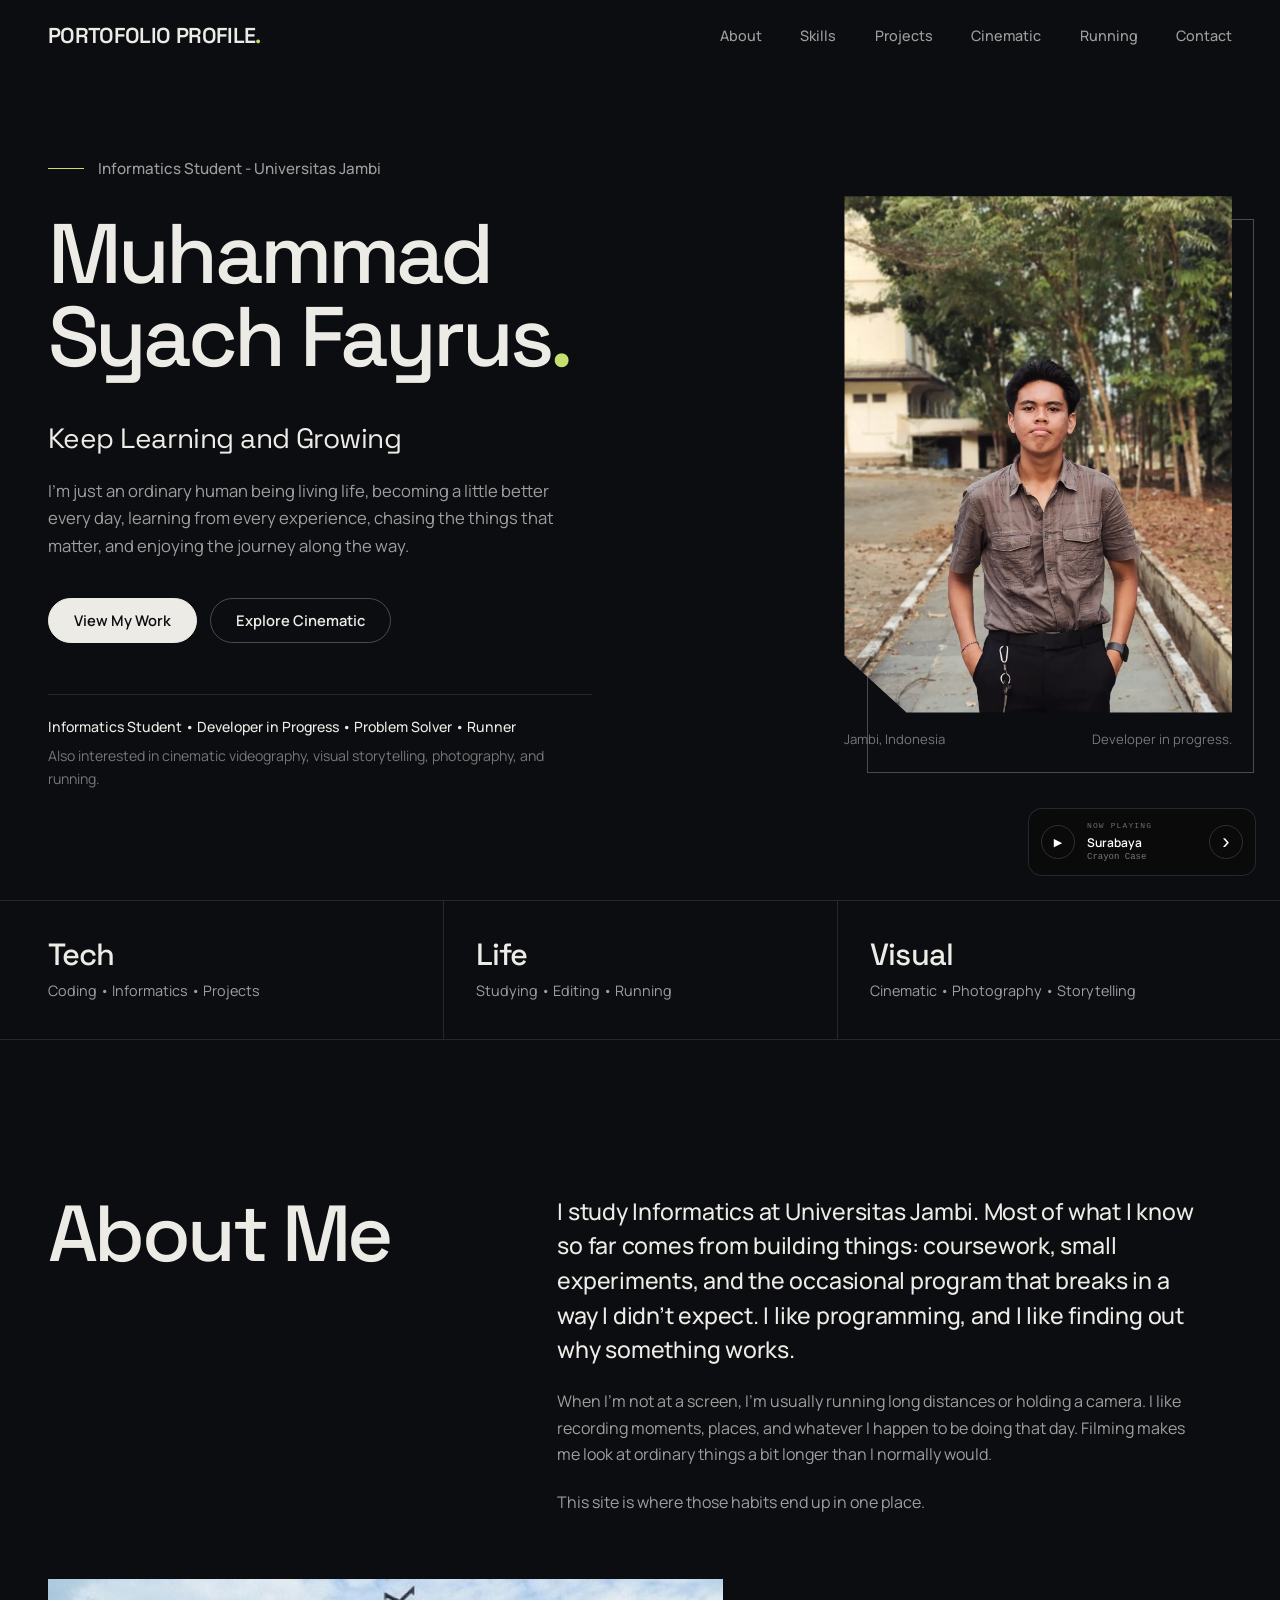
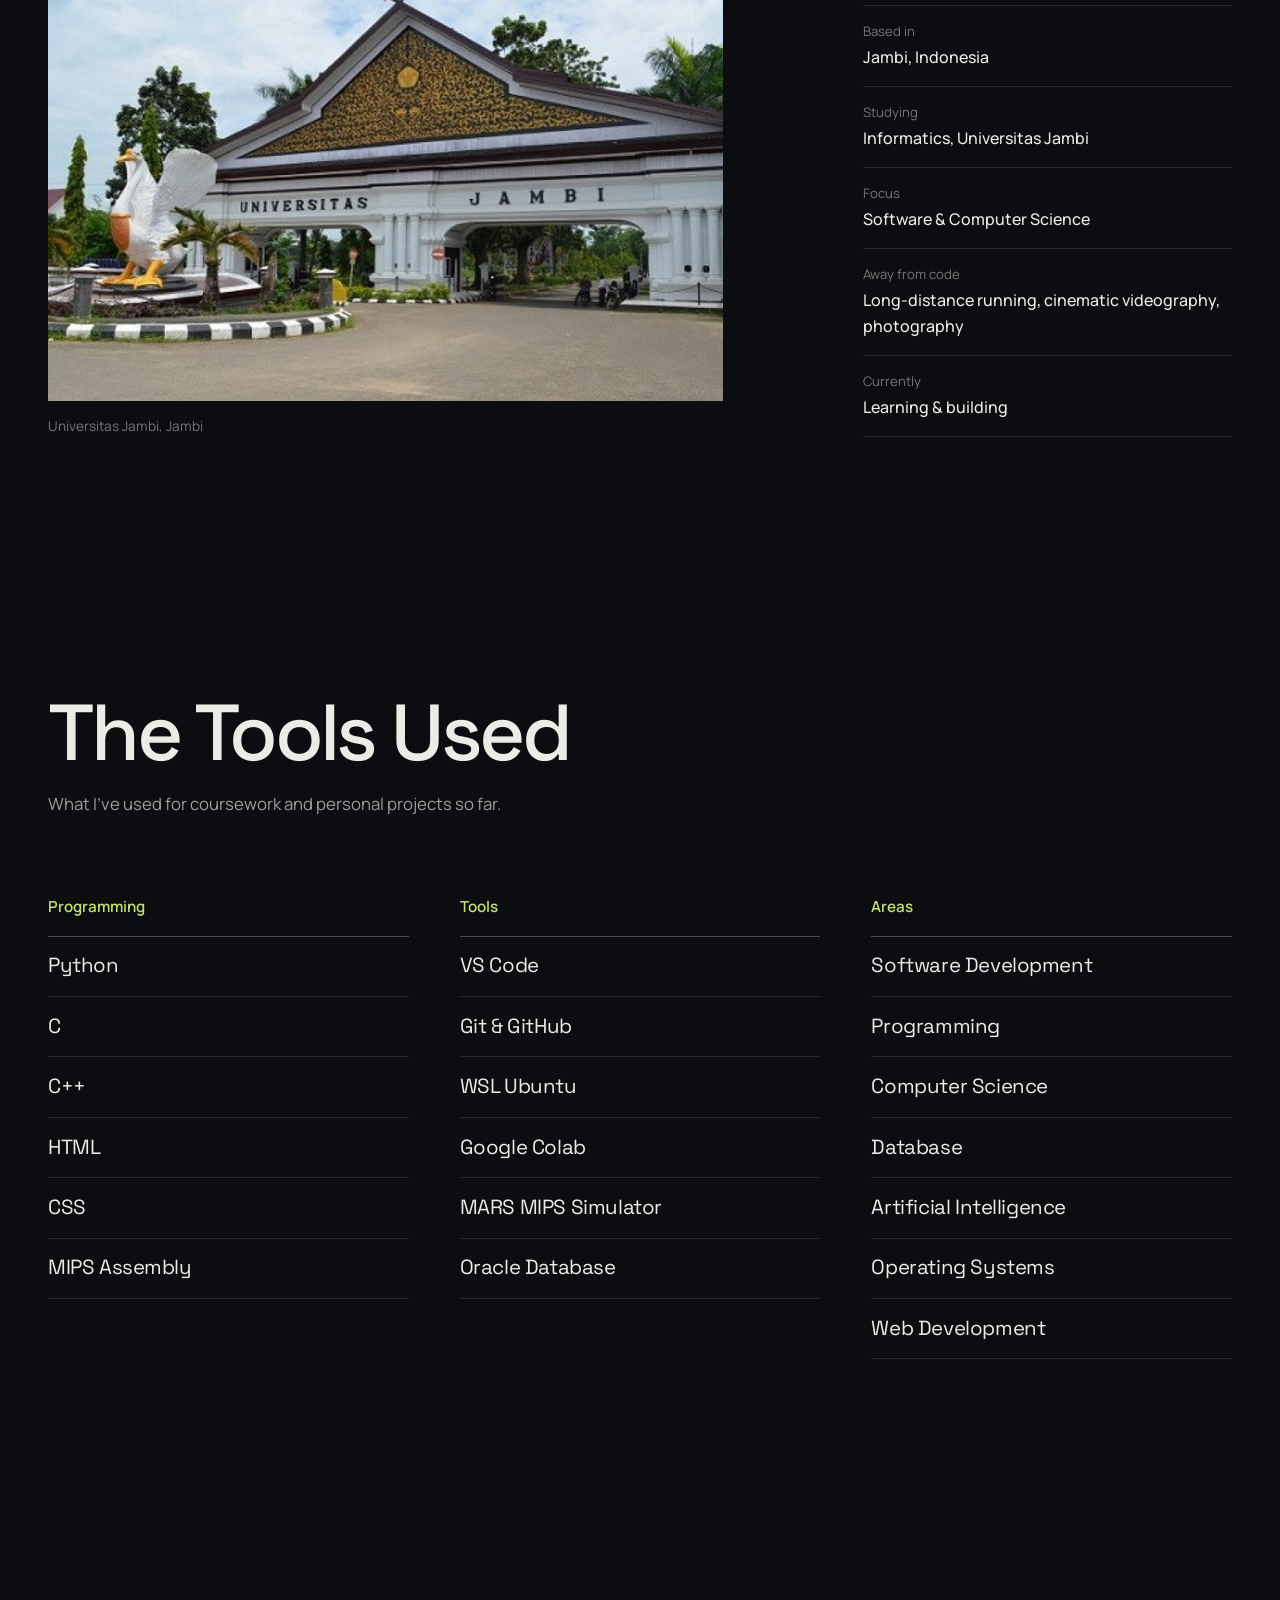
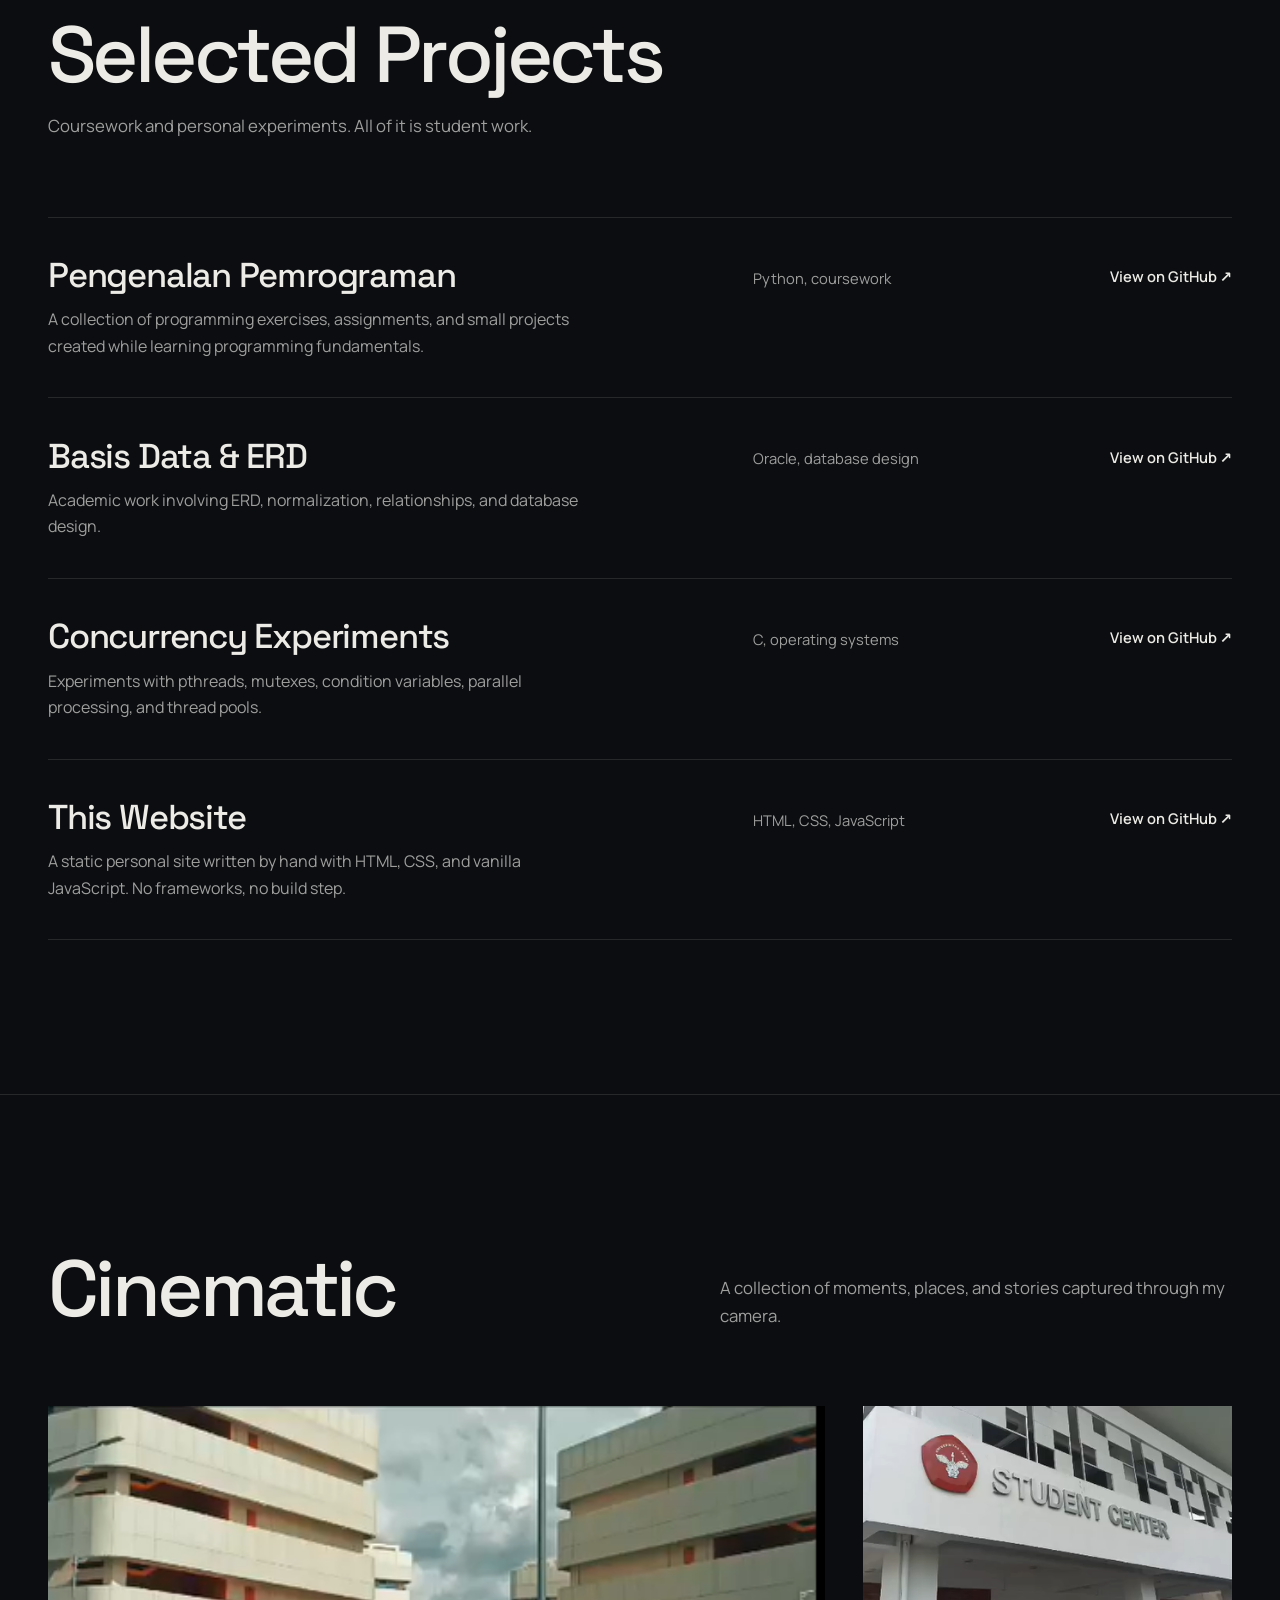
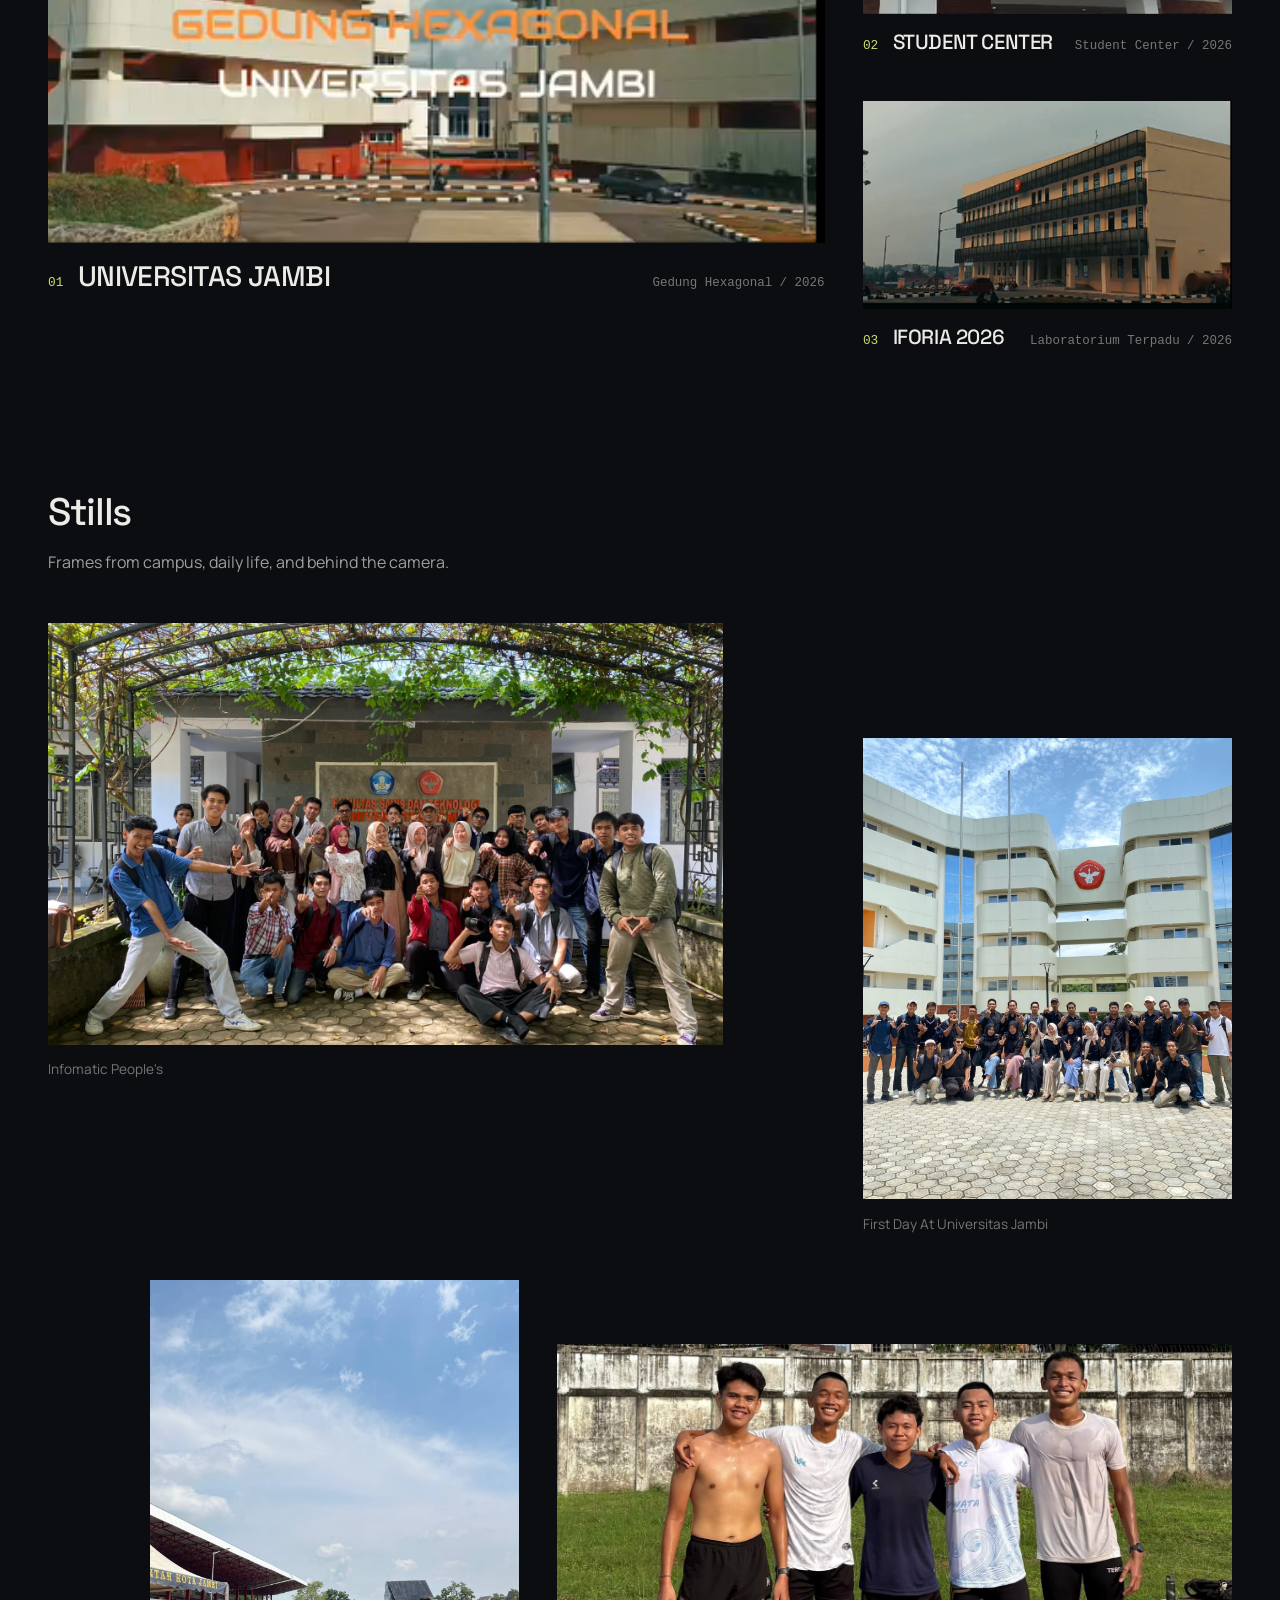
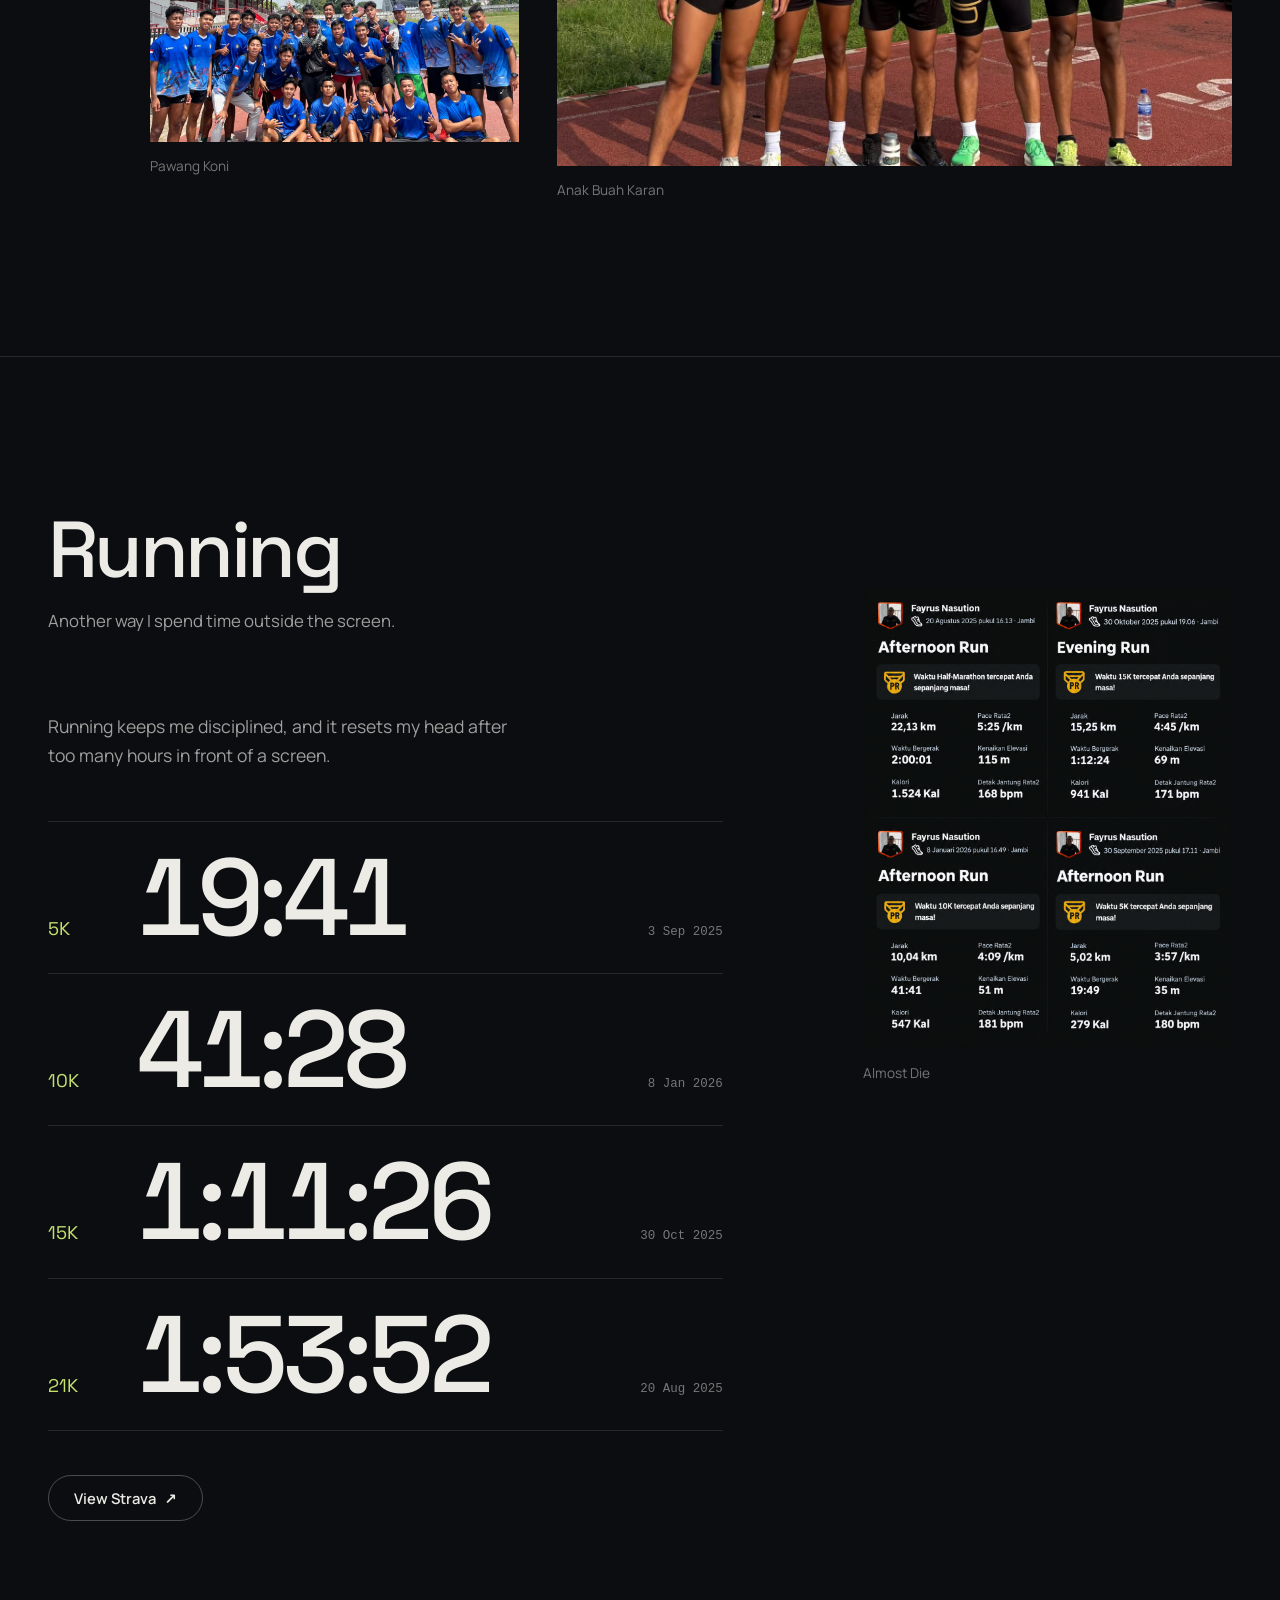
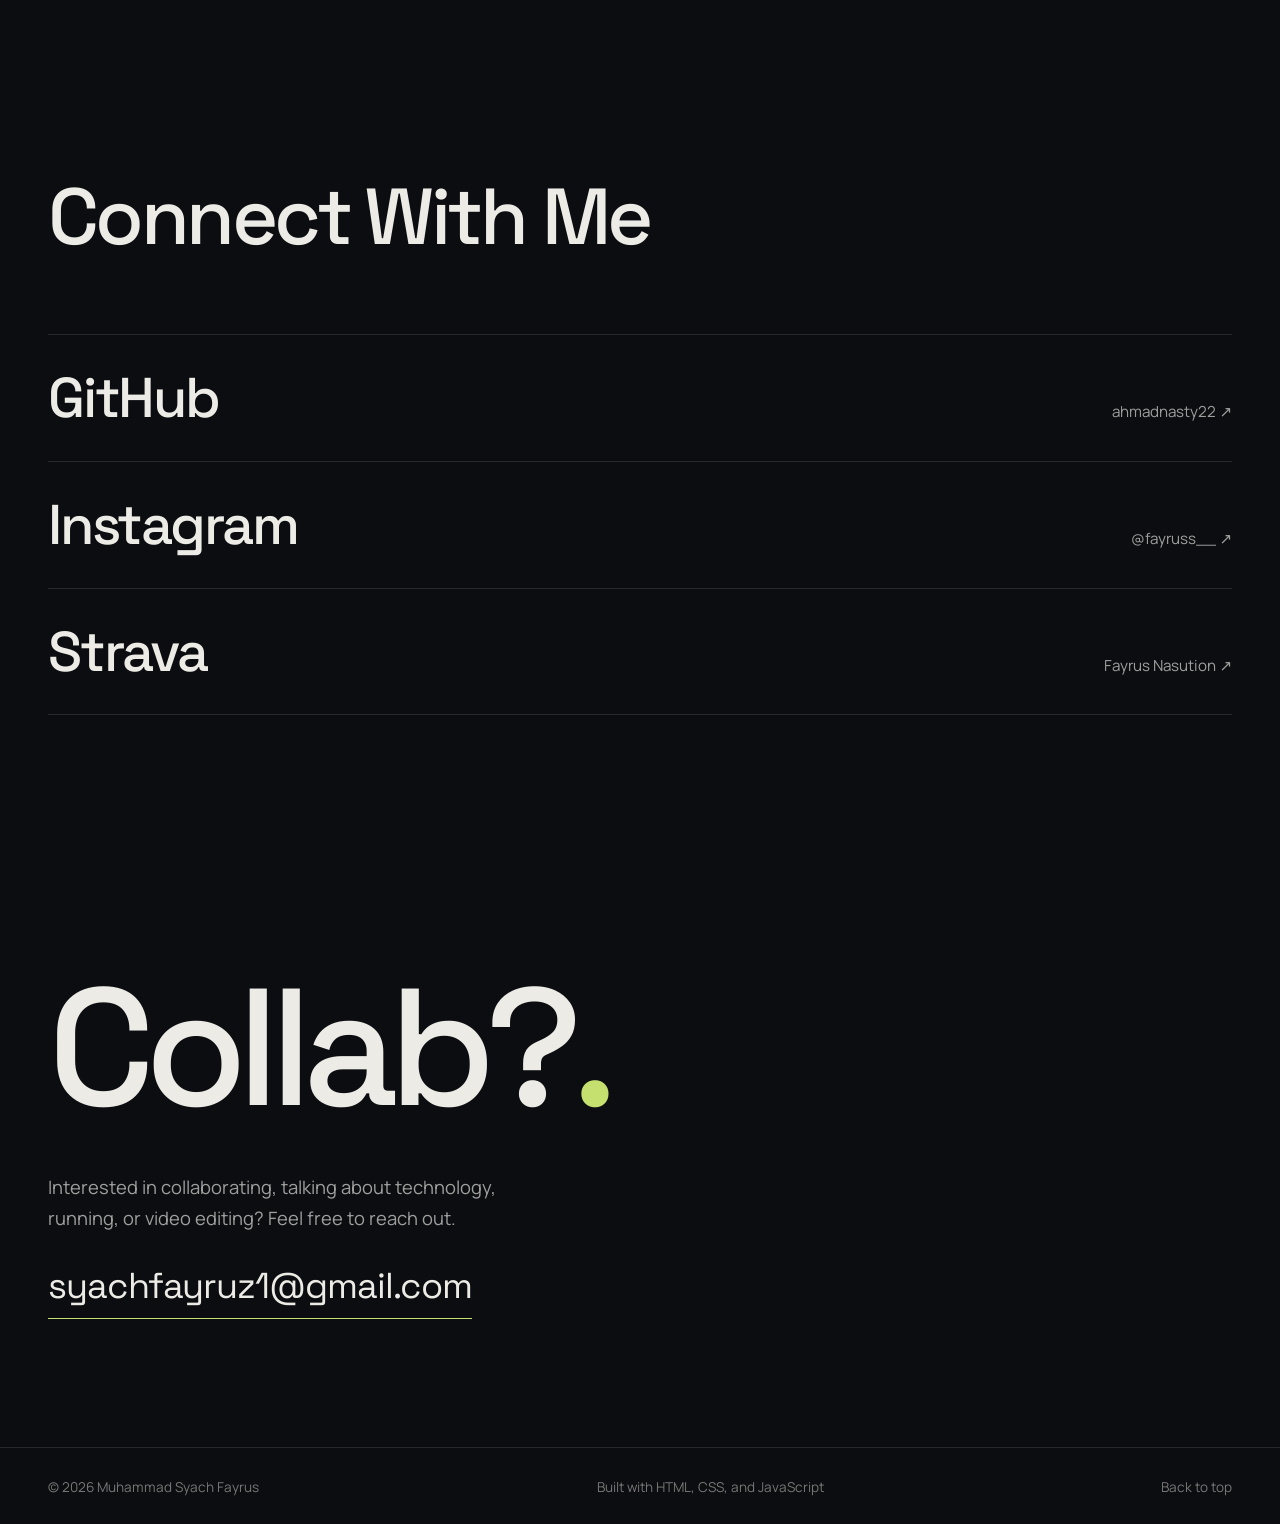
==== commit 73831b05: "Update index.html" ====
--- a/portfolio/index.html
+++ b/portfolio/index.html
@@ -223,7 +223,7 @@
               <li>Programming</li>
               <li>Computer Science</li>
               <li>Database</li>
-              <li>Algorithms &amp; Data Structures</li>
+              <li>Artificial Intelligence</li>
               <li>Operating Systems</li>
               <li>Web Development</li>
             </ul>
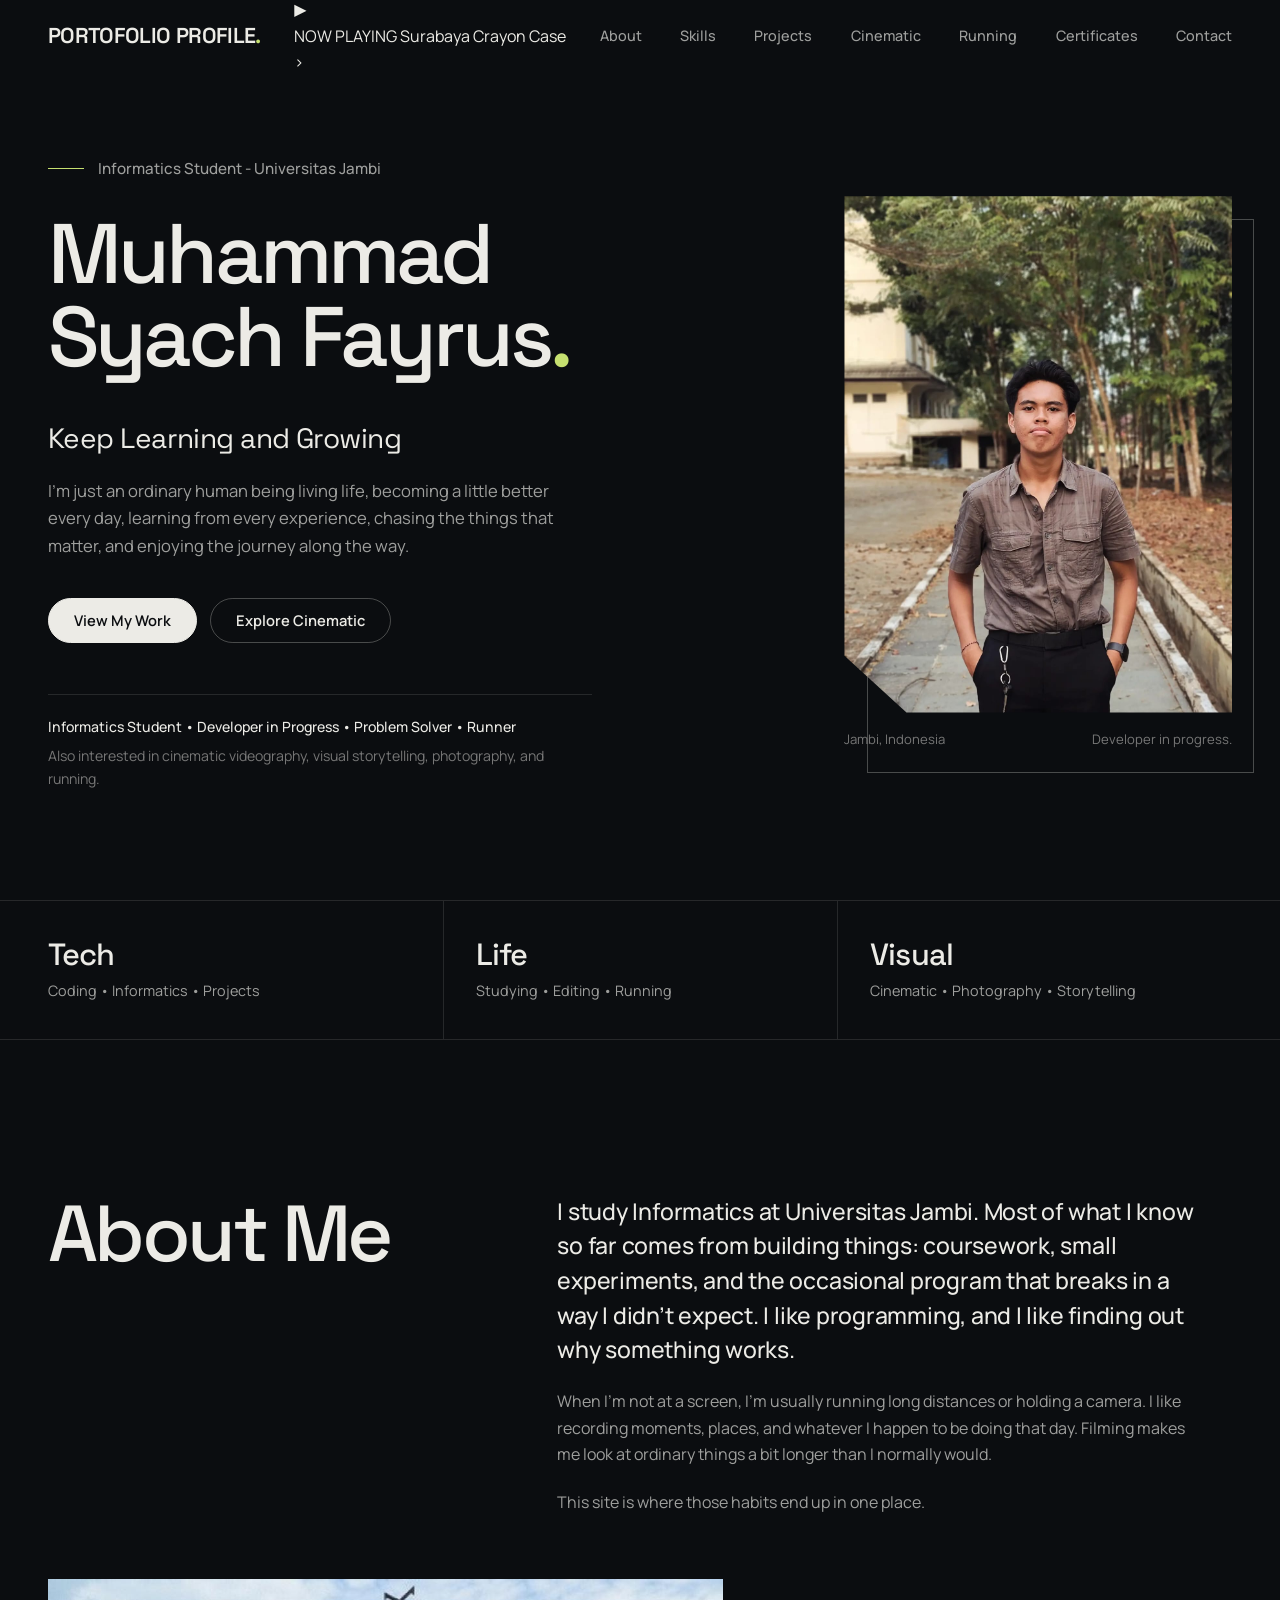
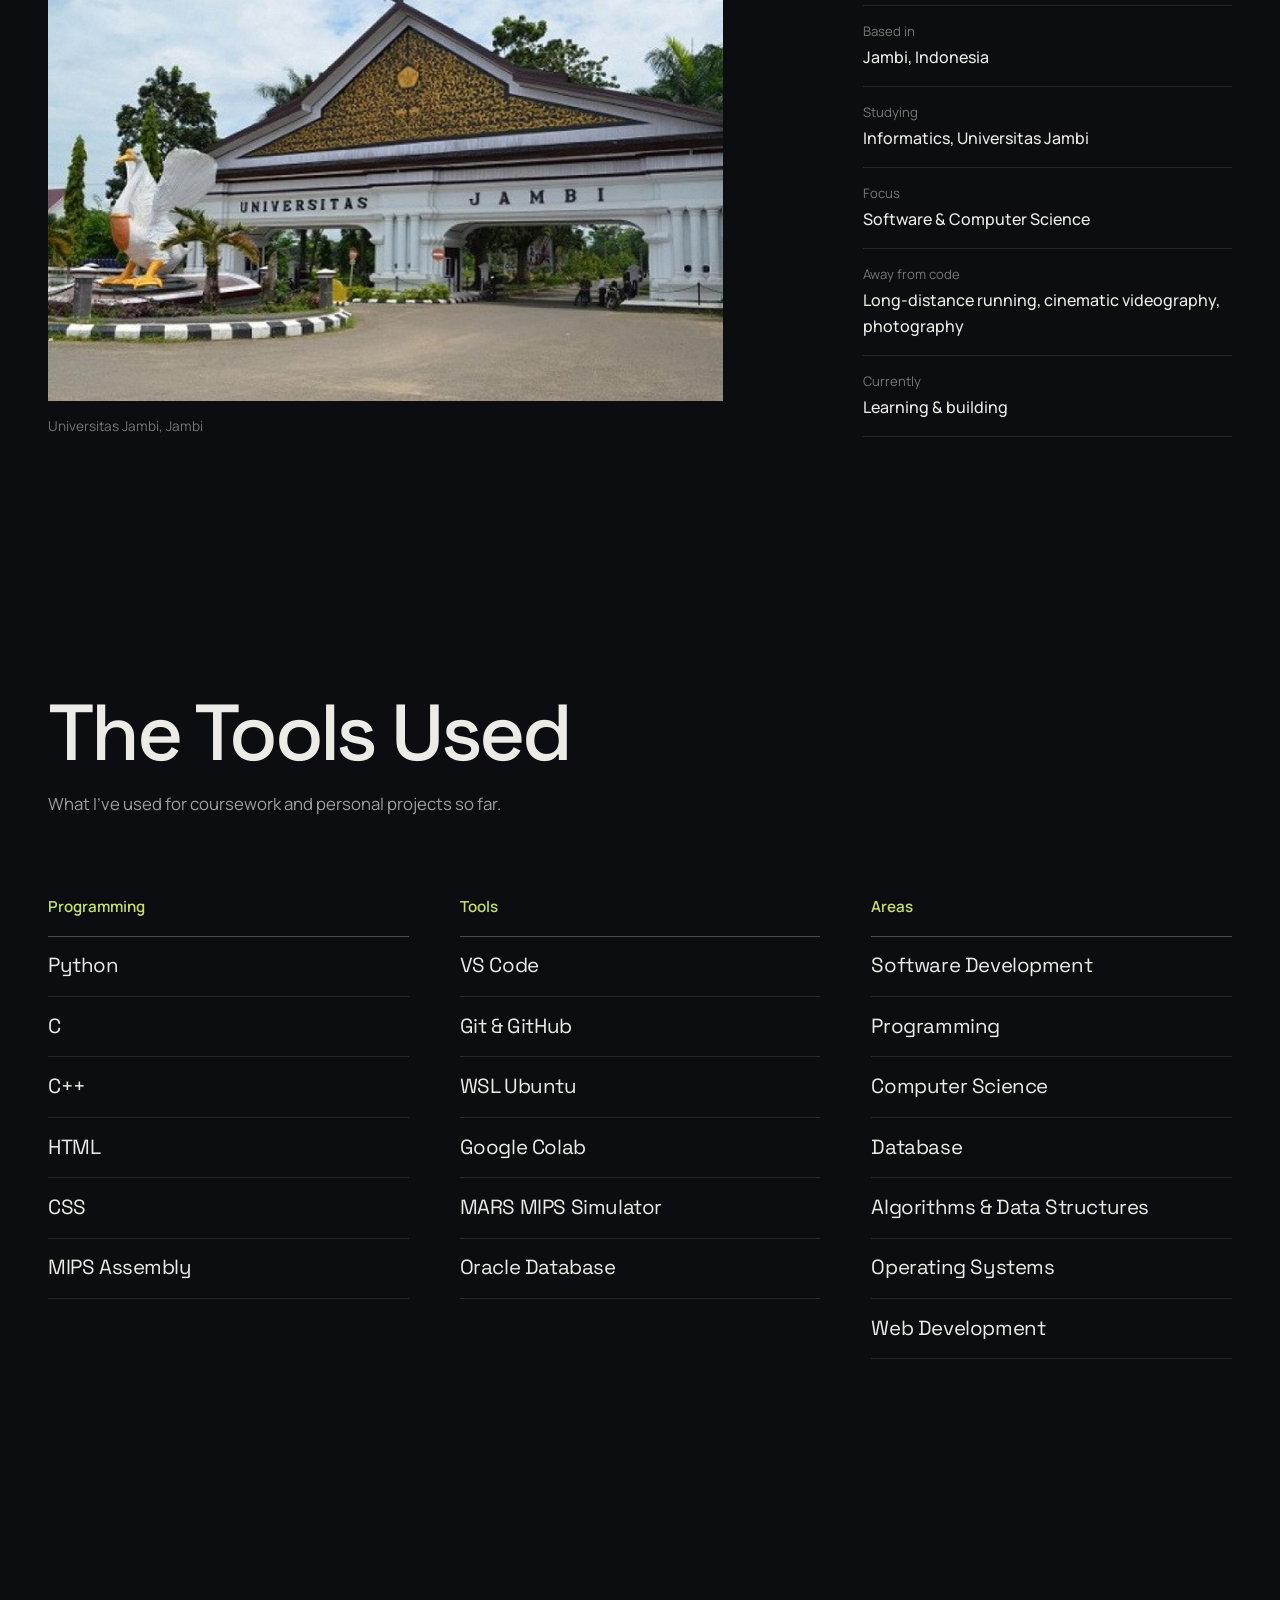
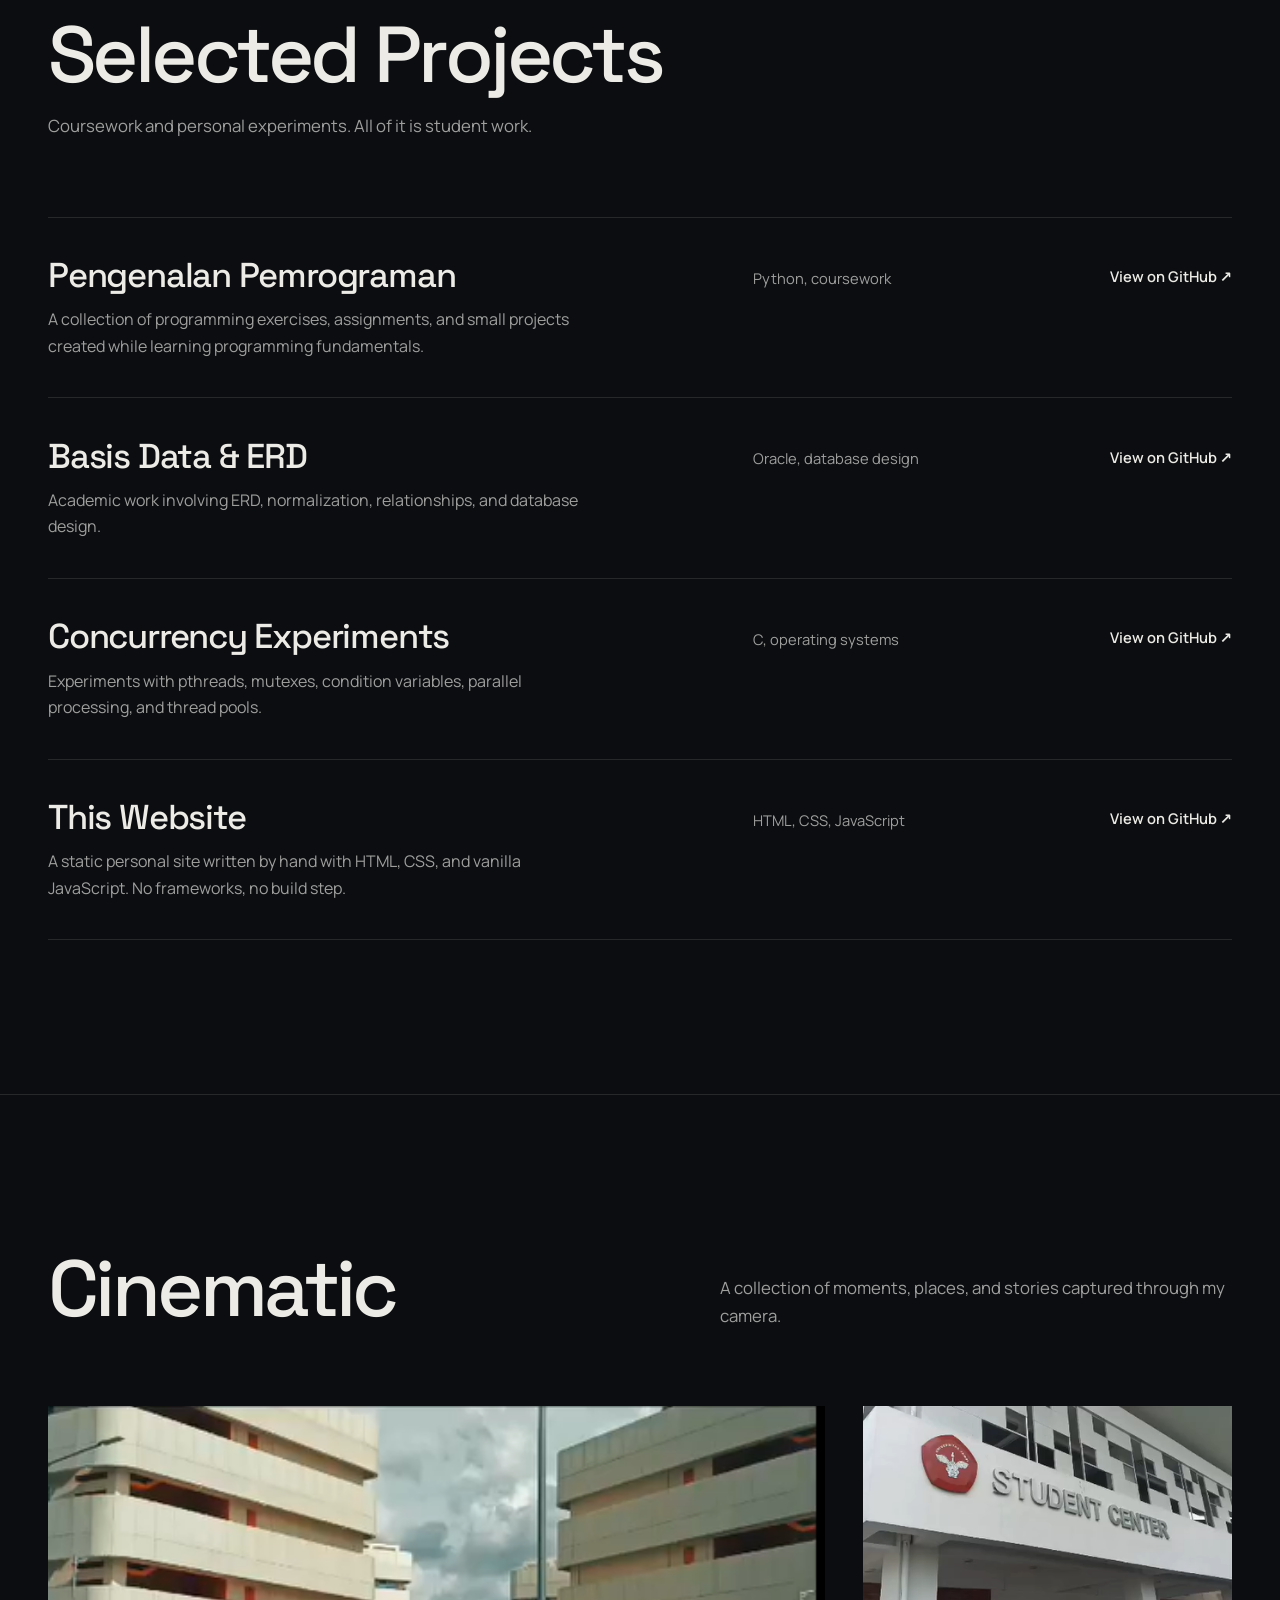
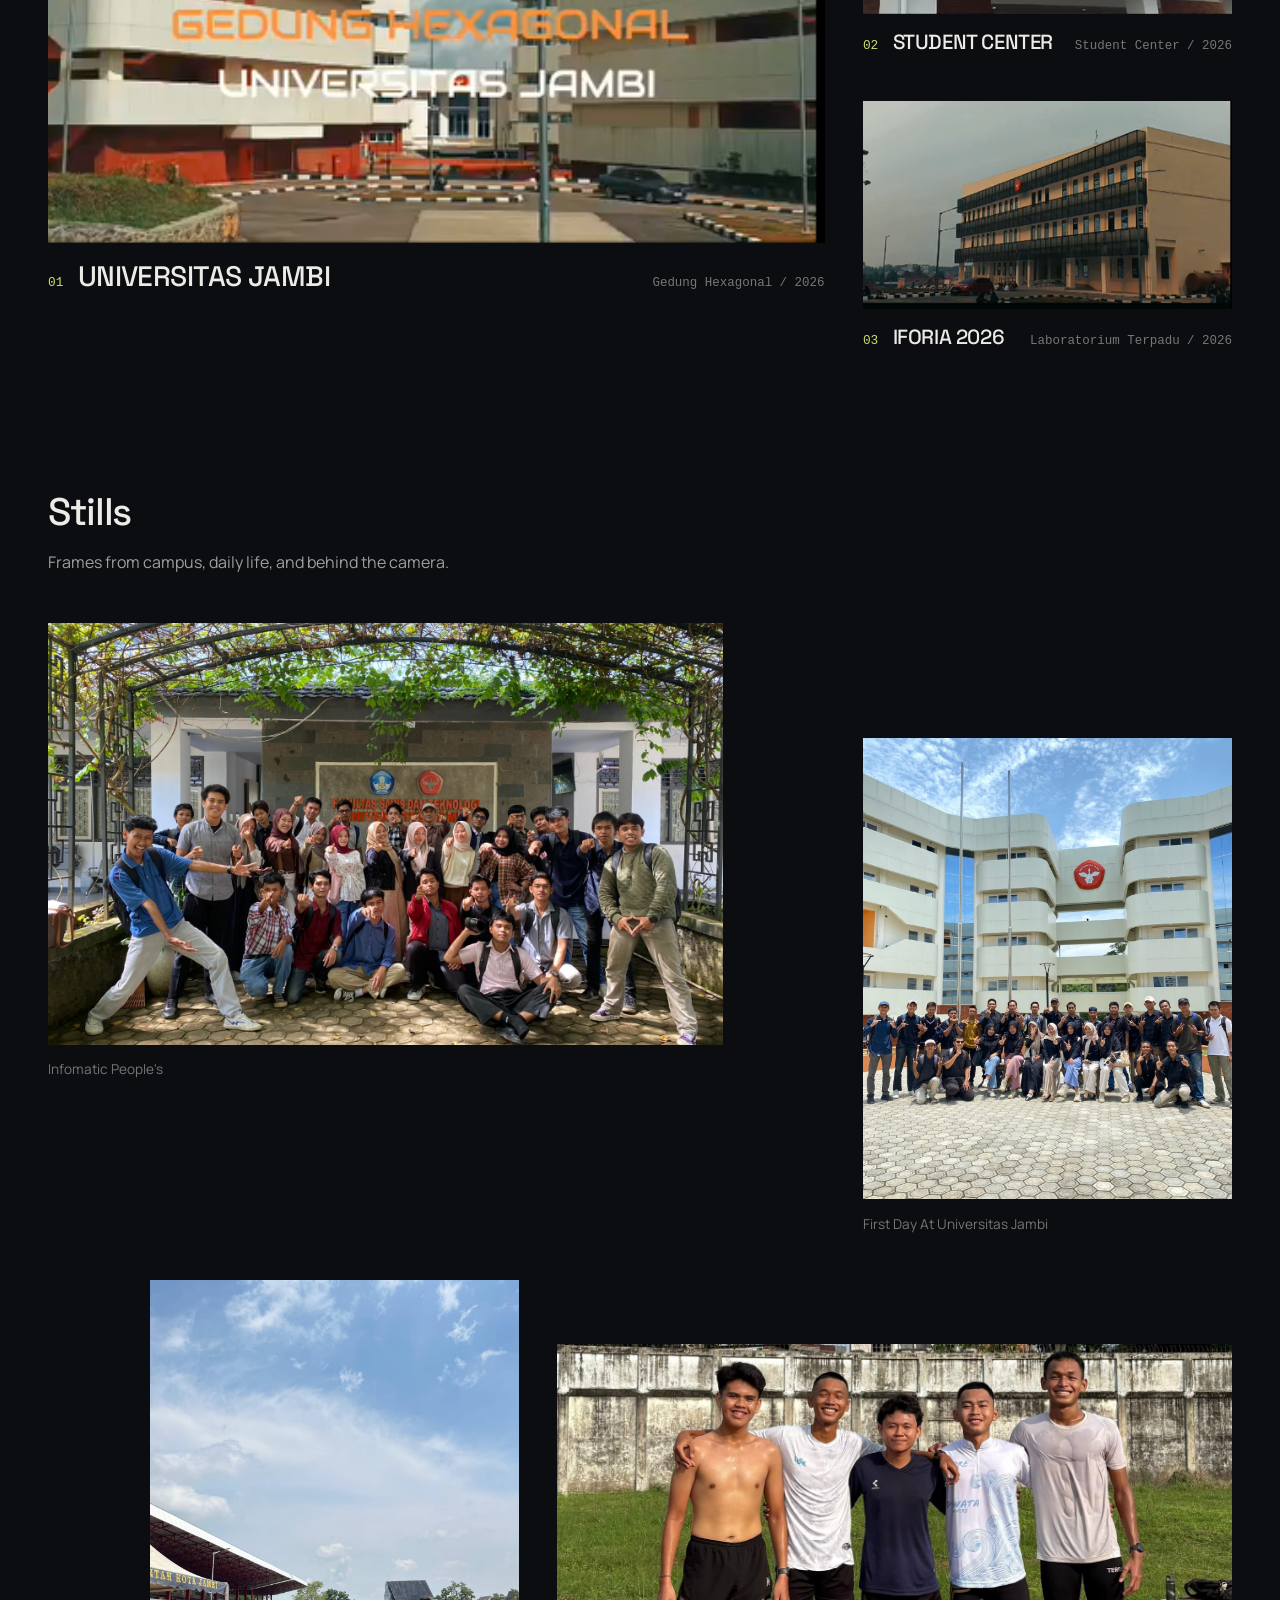
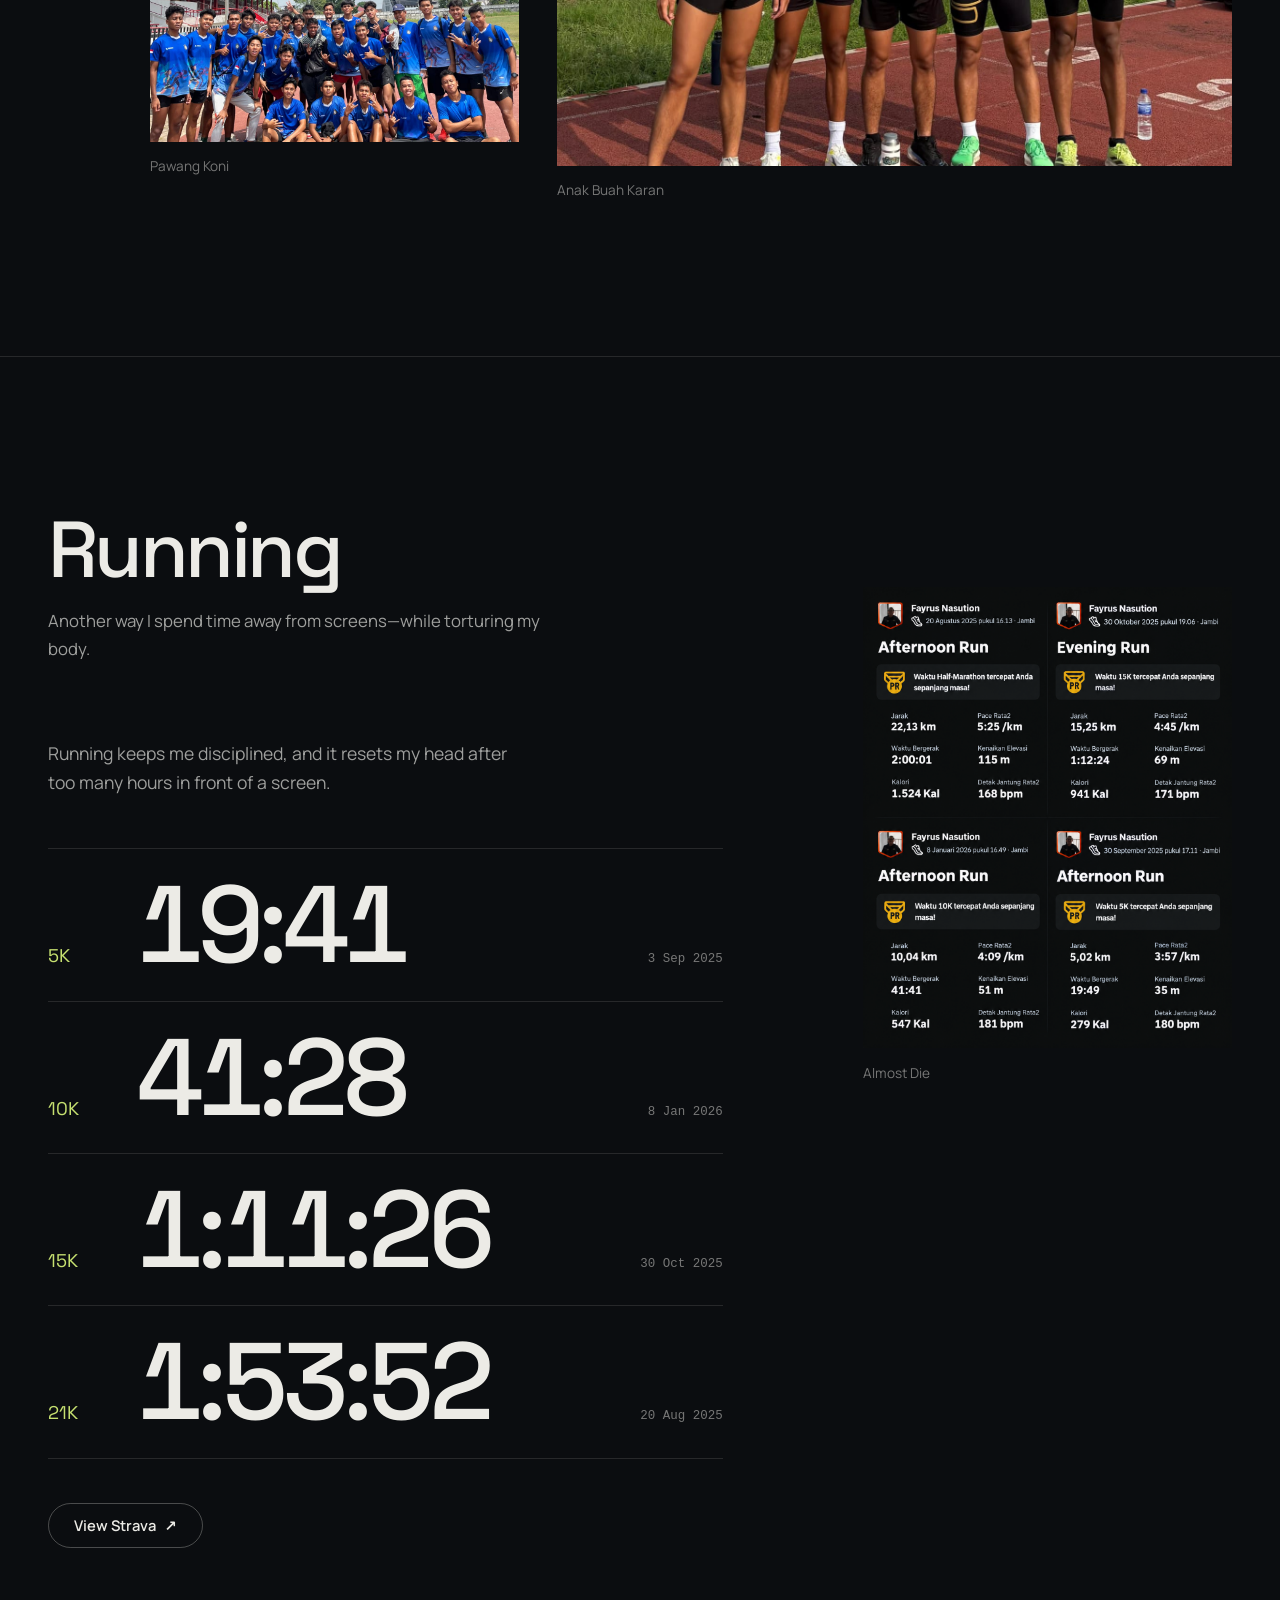
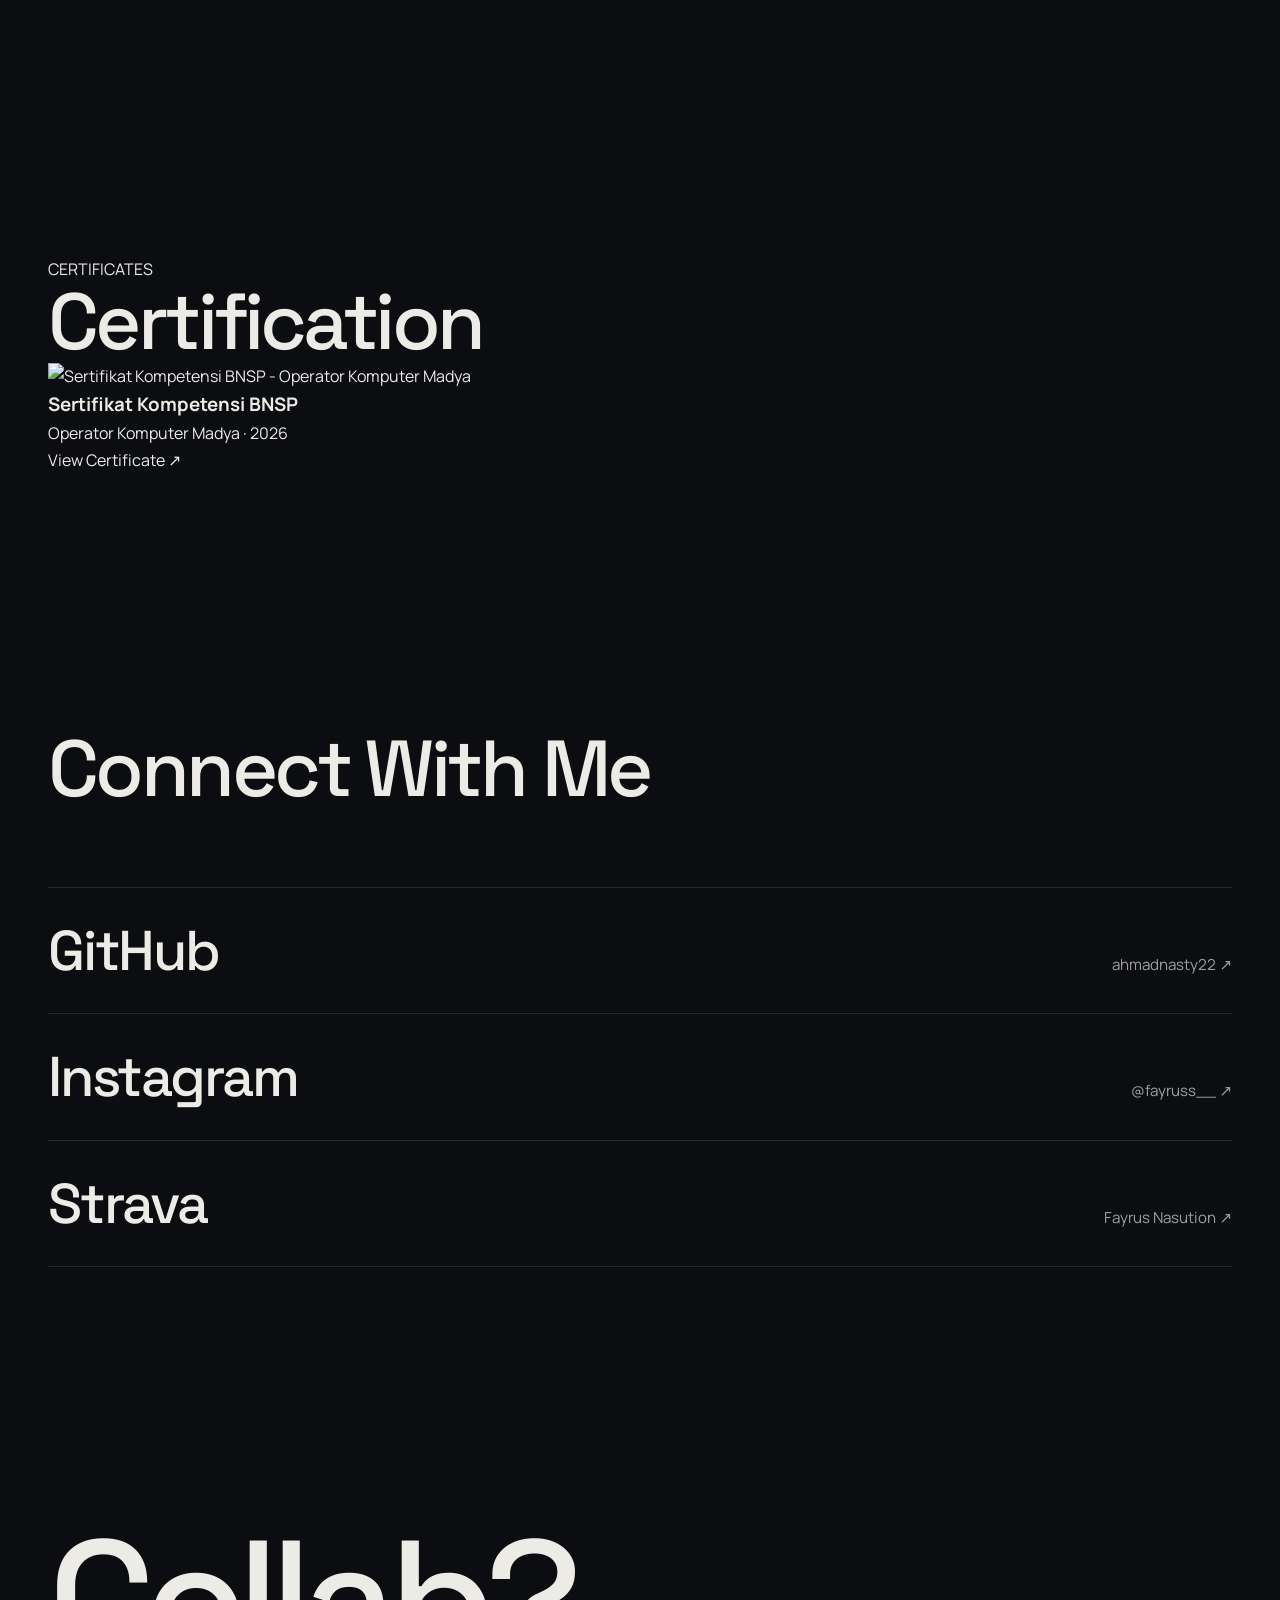
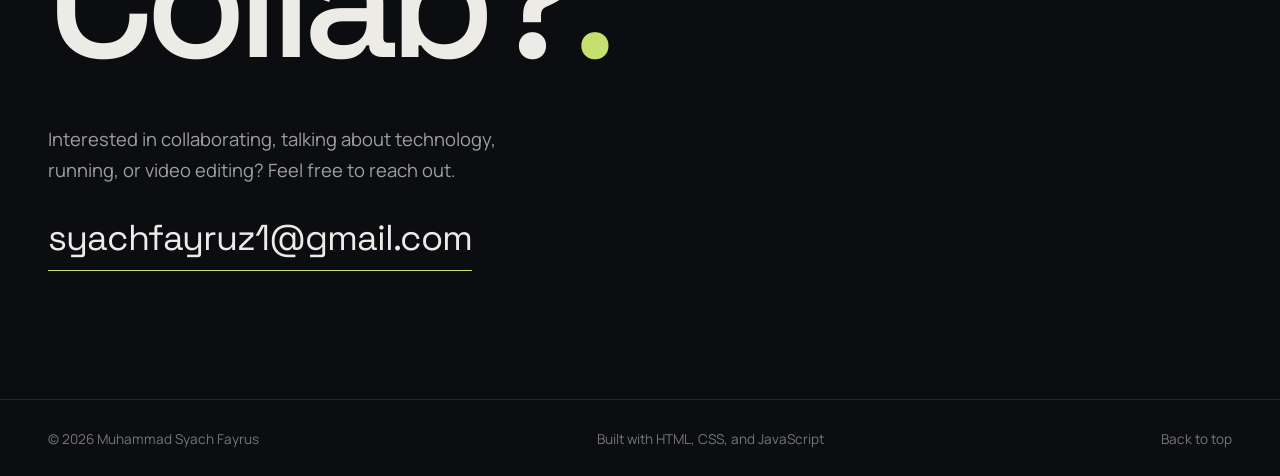
==== commit 81910755: "Update index.html" ====
--- a/portfolio/index.html
+++ b/portfolio/index.html
@@ -29,15 +29,68 @@
 
   <link rel="stylesheet" href="style.css">
   <script src="script.js" defer></script>
+
+  <style id="intro-loading-style">
+    #intro-loader { position: fixed; inset: 0; z-index: 99999; display: grid; place-items: center; background: #090909; color: #f2f2f2; transition: opacity .7s ease, visibility .7s ease; }
+    #intro-loader.is-hidden { opacity: 0; visibility: hidden; pointer-events: none; }
+    .intro-loader__inner { width: min(86vw, 420px); }
+    .intro-loader__name { margin: 0 0 22px; font-family: "Space Grotesk", sans-serif; font-size: clamp(1.35rem, 4vw, 2rem); font-weight: 600; letter-spacing: .08em; text-transform: uppercase; }
+    .intro-loader__name span { color: #d9363e; }
+    .intro-loader__bottom { display: flex; align-items: center; justify-content: space-between; gap: 20px; margin-bottom: 10px; font-family: monospace; font-size: .72rem; letter-spacing: .12em; color: rgba(242,242,242,.55); }
+    .intro-loader__percent { color: #d9363e; }
+    .intro-loader__line { width: 100%; height: 1px; overflow: hidden; background: rgba(242,242,242,.15); }
+    .intro-loader__progress { width: 0; height: 100%; background: #d9363e; transition: width .08s linear; }
+    body.intro-loading { overflow: hidden; }
+  </style>
 </head>
 
-<body>
+<body class="intro-loading">
+    <div id="intro-loader" aria-label="Loading portfolio" aria-live="polite">
+    <div class="intro-loader__inner">
+      <p class="intro-loader__name">Muhammad Syach Fayrus<span>.</span></p>
+      <div class="intro-loader__bottom"><span>PORTFOLIO PROFILE</span><span class="intro-loader__percent" id="intro-loader-percent">0%</span></div>
+      <div class="intro-loader__line"><div class="intro-loader__progress" id="intro-loader-progress"></div></div>
+    </div>
+  </div>
+
   <a class="skip-link" href="#main">Skip to content</a>
 
   <!-- ============================== HEADER ============================== -->
+
   <header class="site-header" id="top">
     <div class="container site-header__inner">
-      <a class="logo" href="#top" aria-label="Muhammad Syach Fayrus, back to top">PORTOFOLIO PROFILE<span class="logo__dot">.</span></a>
+
+      <a class="logo" href="#top" aria-label="Muhammad Syach Fayrus, back to top">
+        PORTOFOLIO PROFILE<span class="logo__dot">.</span>
+      </a>
+
+      <div class="nav-music-player-wrap" id="musicPlayerWrap">
+        <div class="nav-music-player" id="musicPlayer">
+          <button
+            class="nav-music-player__toggle"
+            id="musicToggle"
+            type="button"
+            aria-label="Play music"
+          >
+            <span id="musicIcon">▶</span>
+          </button>
+
+          <div class="nav-music-player__info">
+            <span class="nav-music-player__label">NOW PLAYING</span>
+            <span class="nav-music-player__title" id="musicTitle">Surabaya</span>
+            <span class="nav-music-player__artist">Crayon Case</span>
+          </div>
+
+          <button
+            class="nav-music-player__next"
+            id="musicNext"
+            type="button"
+            aria-label="Next song"
+          >
+            ›
+          </button>
+        </div>
+      </div>
 
       <button class="nav-toggle" type="button" aria-expanded="false" aria-controls="primary-nav" aria-label="Open menu">
         <span class="nav-toggle__bar"></span>
@@ -51,9 +104,11 @@
           <li><a href="#projects">Projects</a></li>
           <li><a href="#cinematic">Cinematic</a></li>
           <li><a href="#running">Running</a></li>
+          <li><a href="#certificates">Certificates</a></li>
           <li><a href="#connect">Contact</a></li>
         </ul>
       </nav>
+
     </div>
   </header>
 
@@ -223,7 +278,7 @@
               <li>Programming</li>
               <li>Computer Science</li>
               <li>Database</li>
-              <li>Artificial Intelligence</li>
+              <li>Algorithms &amp; Data Structures</li>
               <li>Operating Systems</li>
               <li>Web Development</li>
             </ul>
@@ -445,7 +500,7 @@
         <div class="running__body">
           <div class="section__head">
             <h2 class="section__title reveal-lines" id="running-title"><span class="line"><span>Running</span></span></h2>
-            <p class="section__sub reveal">Another way I spend time outside the screen.</p>
+            <p class="section__sub reveal">Another way I spend time away from screens—while torturing my body.</p>
           </div>
 
           <p class="running__intro reveal">
@@ -492,6 +547,45 @@
 
       </div>
     </section>
+    
+    <!-- Certificates -->
+<section class="section certificates" id="certificates">
+  <div class="container">
+
+    <div class="section__header">
+      <span class="section__eyebrow">CERTIFICATES</span>
+      <h2 class="section__title">Certification</h2>
+    </div>
+
+    <div class="certificates__grid">
+
+      <a
+        href="assets/certificates/sertifikat-bnsp.pdf"
+        target="_blank"
+        rel="noopener noreferrer"
+        class="certificate"
+      >
+        <div class="certificate__image">
+          <img
+            src="assets/images/certificate-bnsp.jpg"
+            alt="Sertifikat Kompetensi BNSP - Operator Komputer Madya"
+          >
+        </div>
+
+        <div class="certificate__info">
+          <h3>Sertifikat Kompetensi BNSP</h3>
+          <p>Operator Komputer Madya · 2026</p>
+        </div>
+
+        <span class="certificate__link">
+          View Certificate ↗
+        </span>
+      </a>
+
+    </div>
+
+  </div>
+</section>
 
     <!-- ============================== CONNECT ============================== -->
     <section class="section section--tight" id="connect" aria-labelledby="connect-title">
@@ -589,23 +683,23 @@
     </div>
   </dialog>
   
-  <!-- Music Player -->
-<div class="music-player" id="musicPlayer">
-  <button class="music-player__toggle" id="musicToggle" aria-label="Play music">
-    <span id="musicIcon">▶</span>
-  </button>
-
-  <div class="music-player__info">
-    <span class="music-player__label">NOW PLAYING</span>
-    <span class="music-player__title" id="musicTitle">Surabaya</span>
-    <span class="music-player__artist">Crayon Case</span>
-  </div>
-
-  <button class="music-player__next" id="musicNext" aria-label="Next song">
-    ›
-  </button>
-
   <audio id="backgroundMusic" preload="metadata"></audio>
-</div>
+  <script id="intro-loading-script">
+    (() => {
+      const loader = document.getElementById("intro-loader");
+      const percent = document.getElementById("intro-loader-percent");
+      const progress = document.getElementById("intro-loader-progress");
+      if (!loader || !percent || !progress) return;
+      let value = 0;
+      const timer = setInterval(() => {
+        value += Math.floor(Math.random() * 8) + 3;
+        if (value >= 100) {
+          value = 100; clearInterval(timer);
+          percent.textContent = "100%"; progress.style.width = "100%";
+          setTimeout(() => { loader.classList.add("is-hidden"); document.body.classList.remove("intro-loading"); setTimeout(() => loader.remove(), 800); }, 300);
+        } else { percent.textContent = `${value}%`; progress.style.width = `${value}%`; }
+      }, 55);
+    })();
+  </script>
 </body>
 </html>
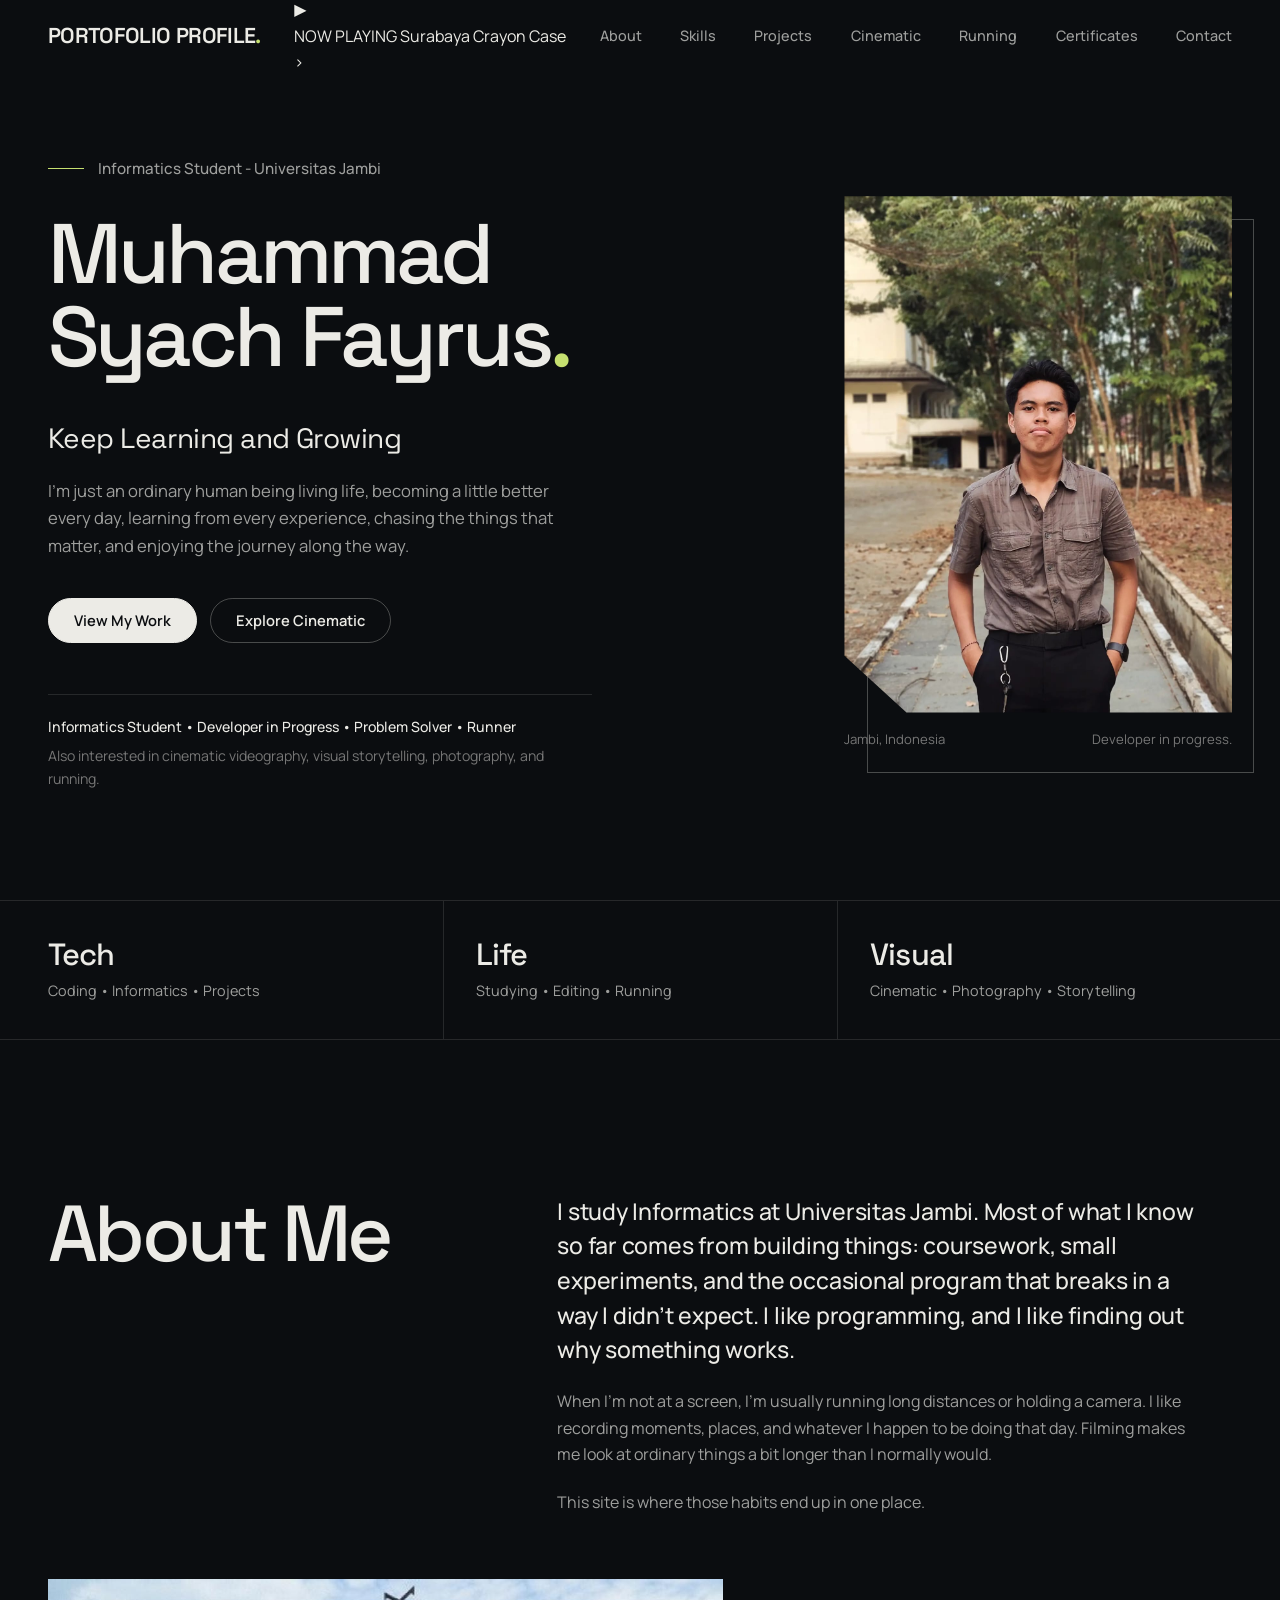
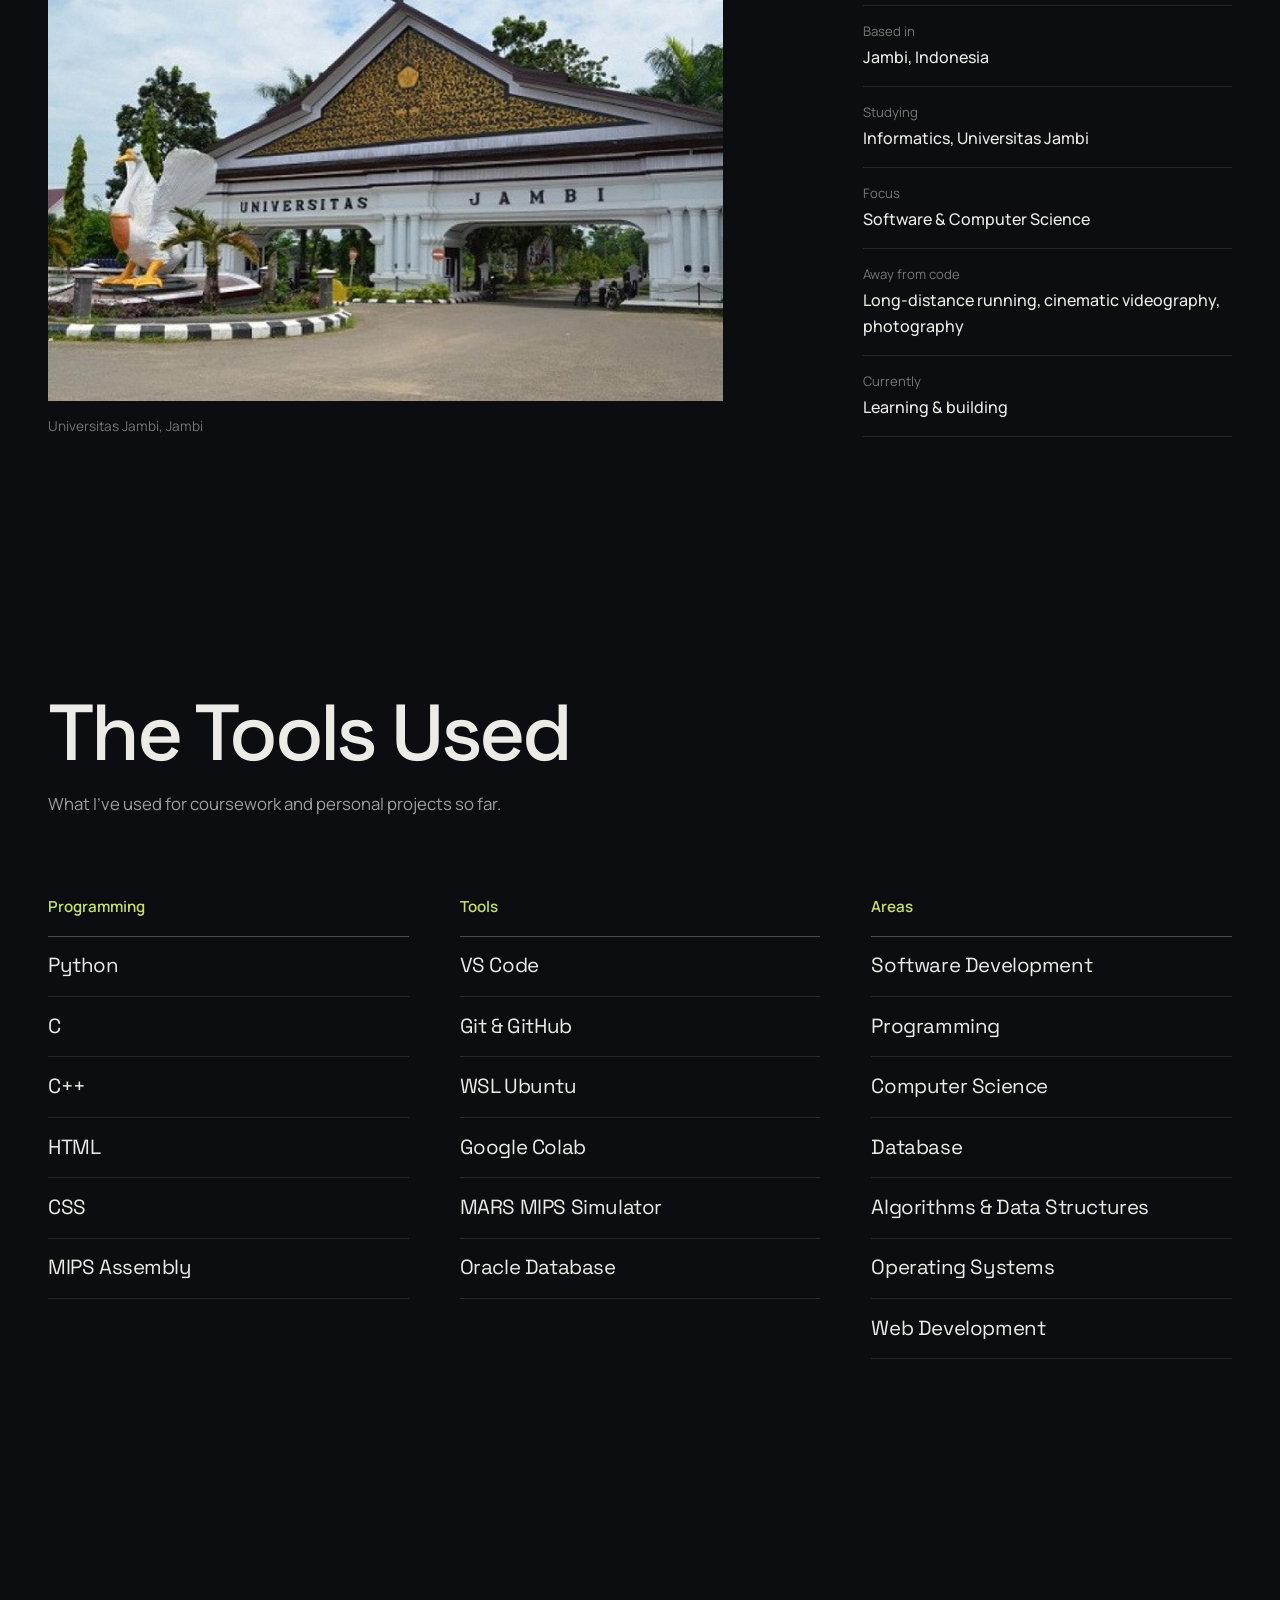
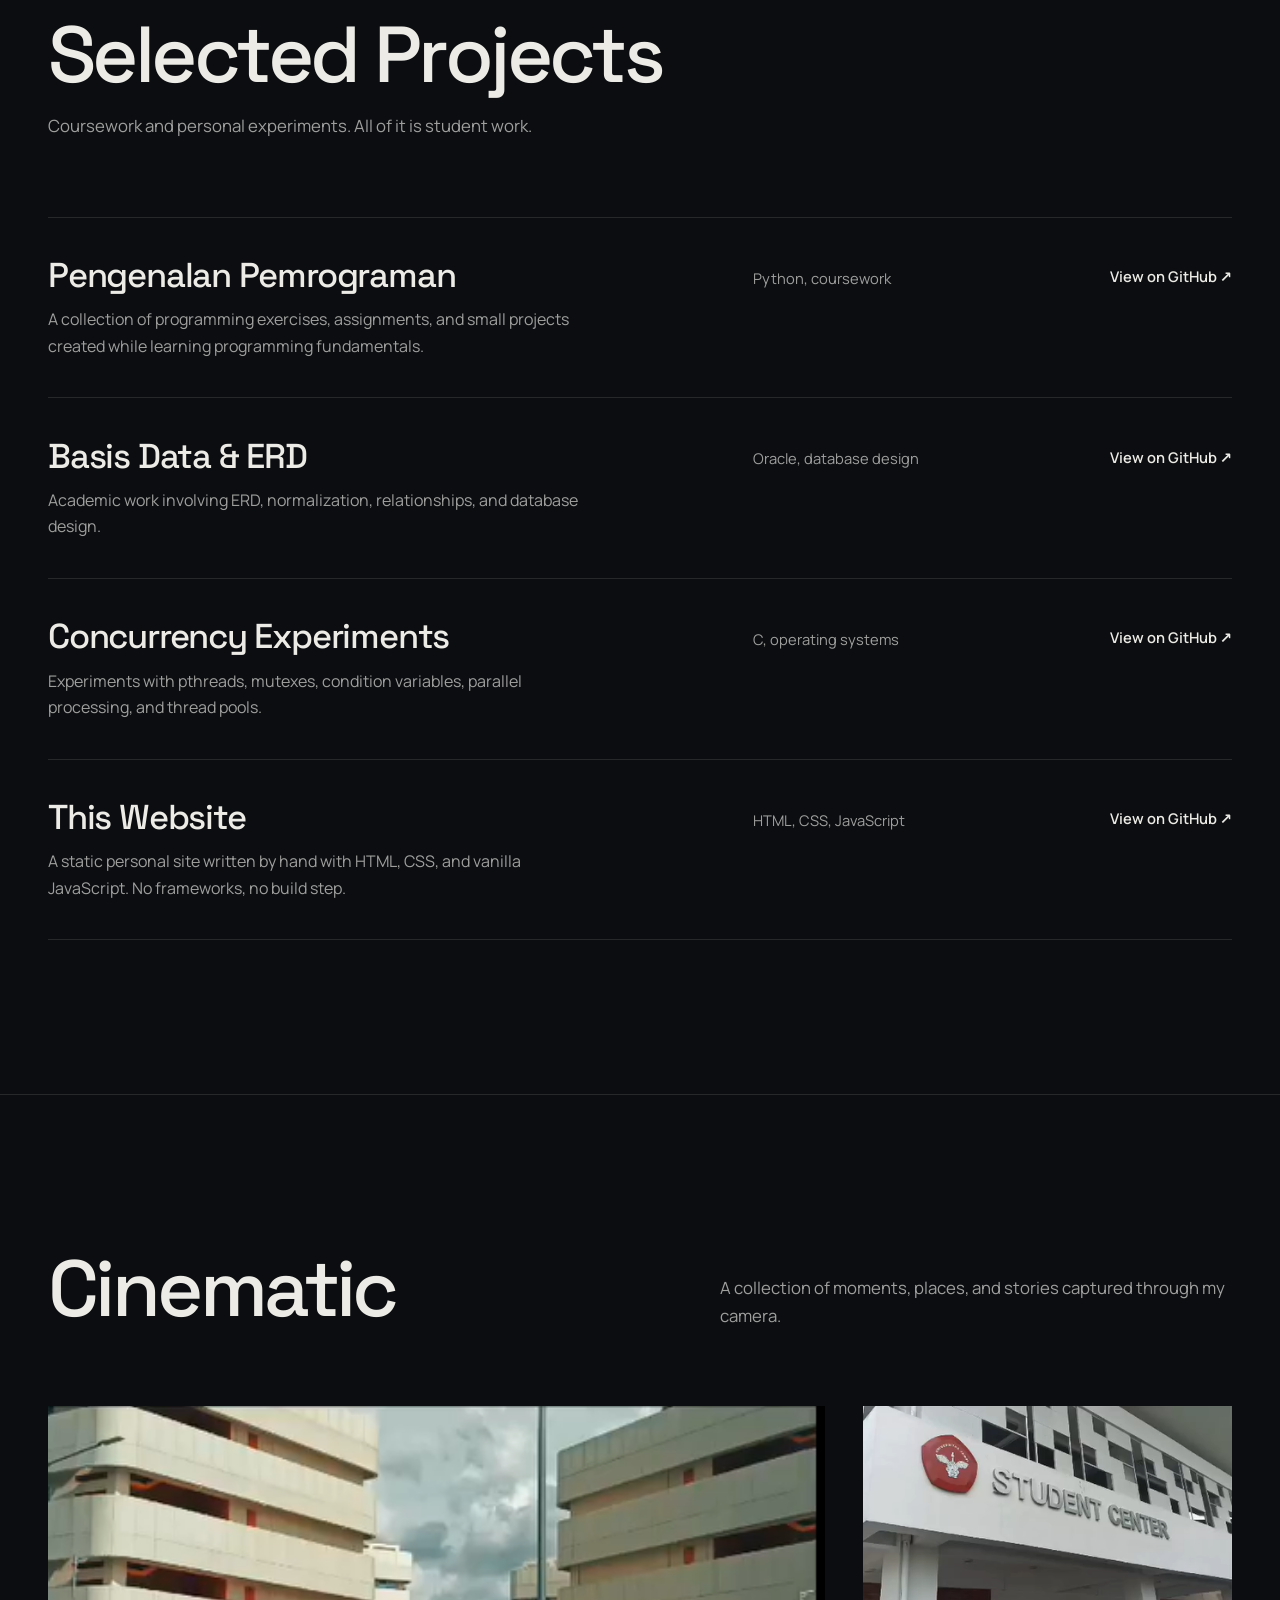
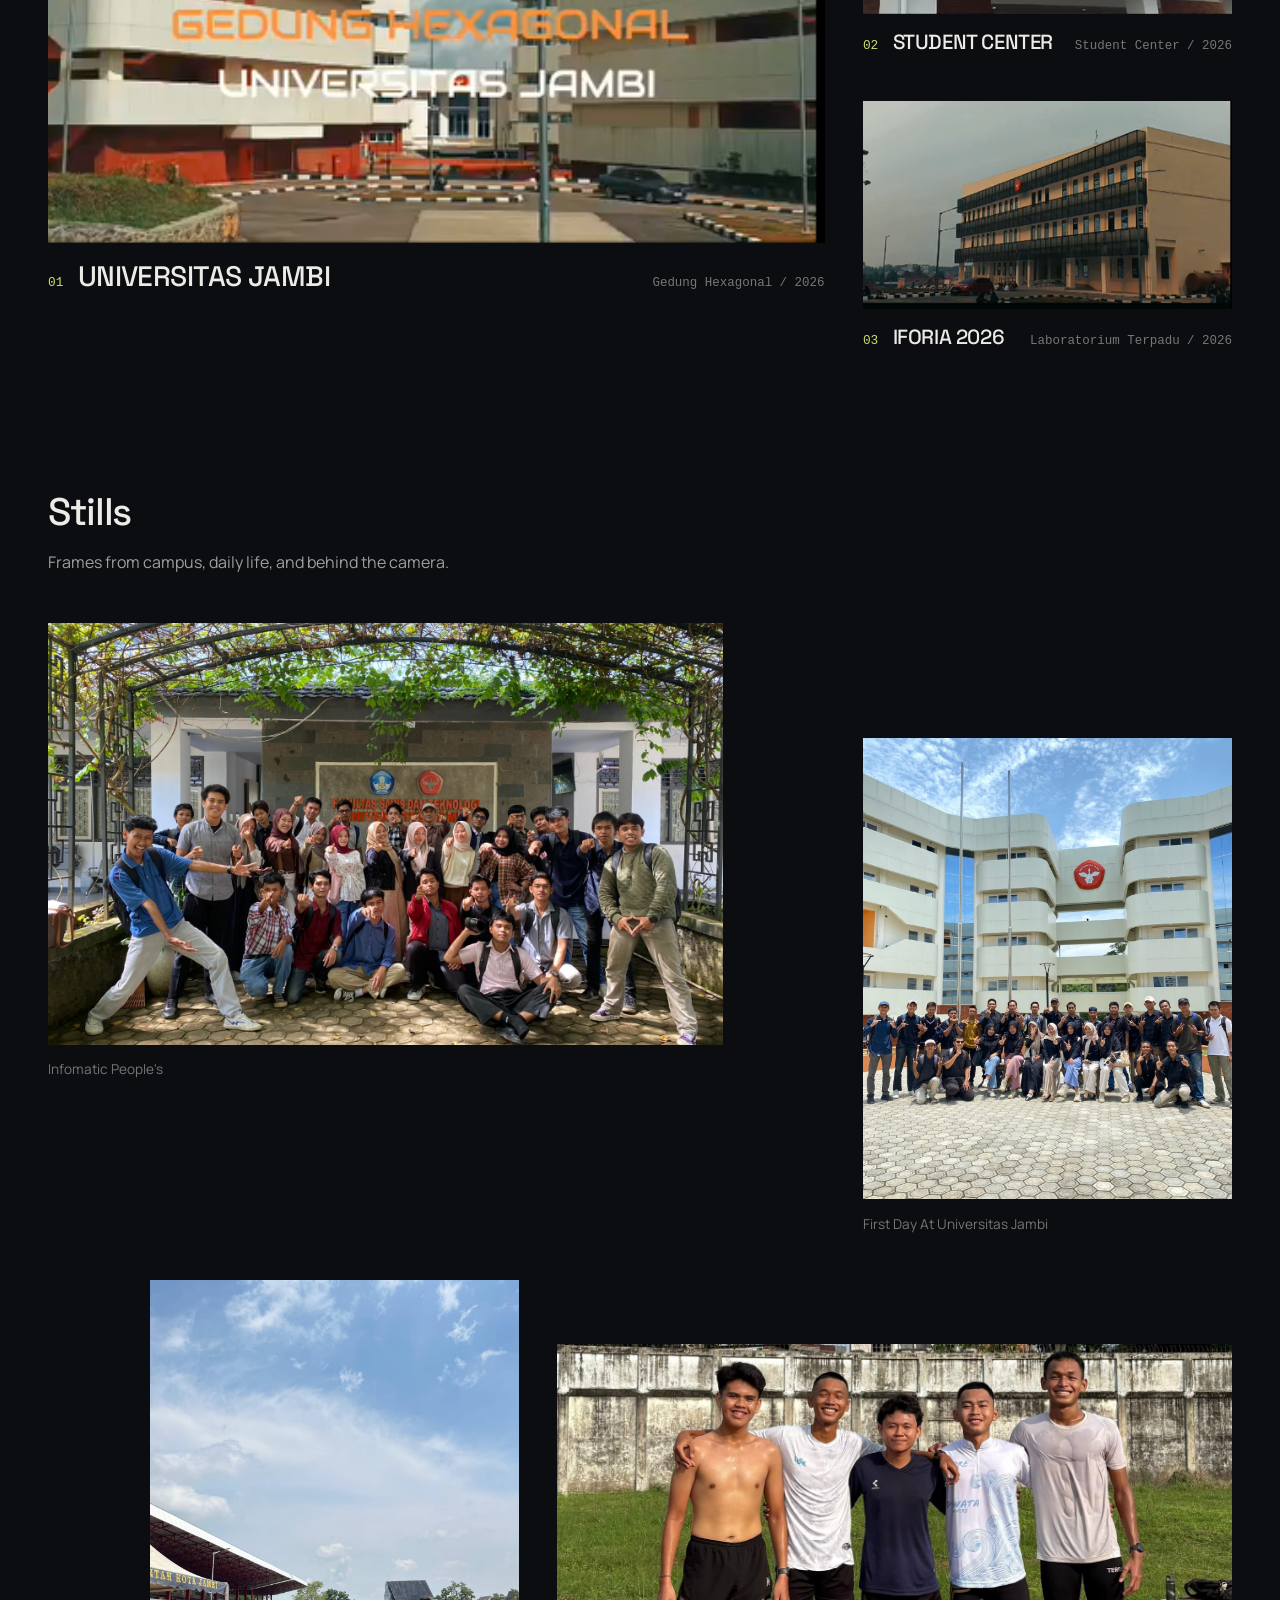
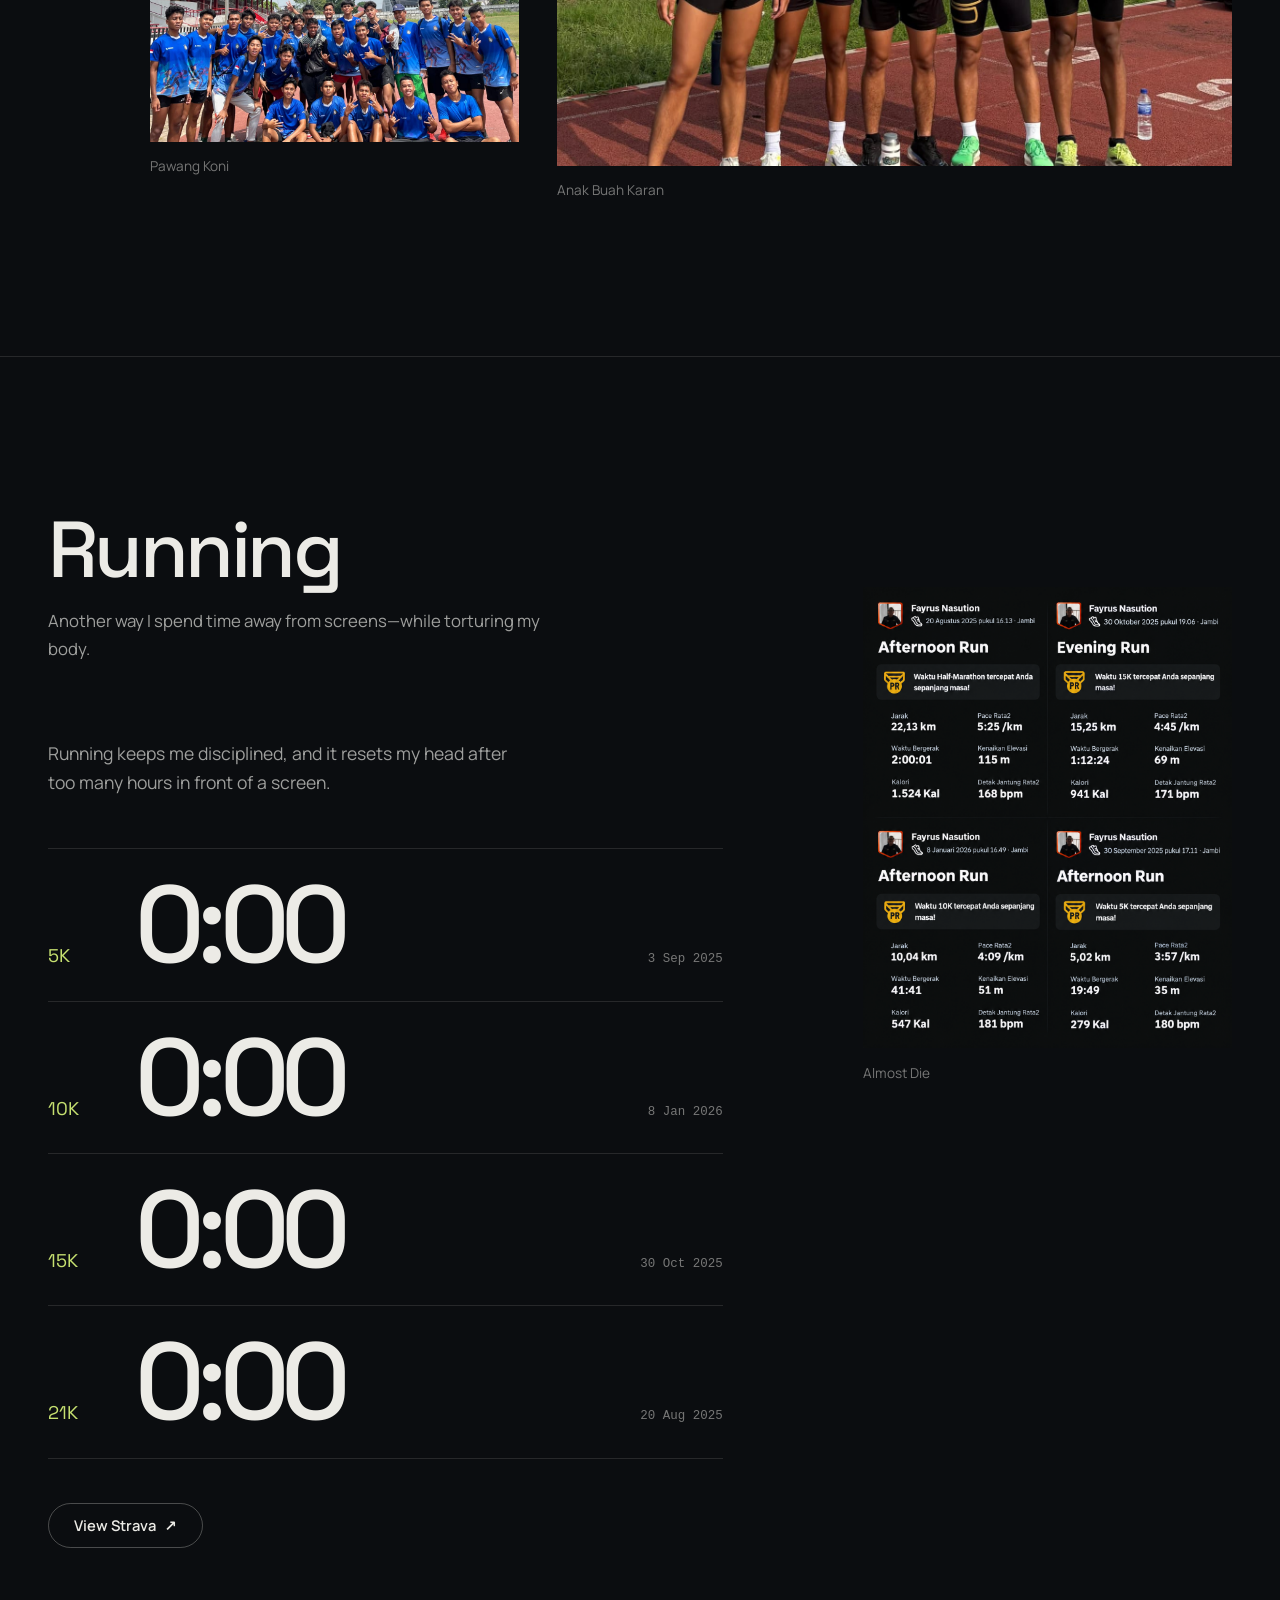
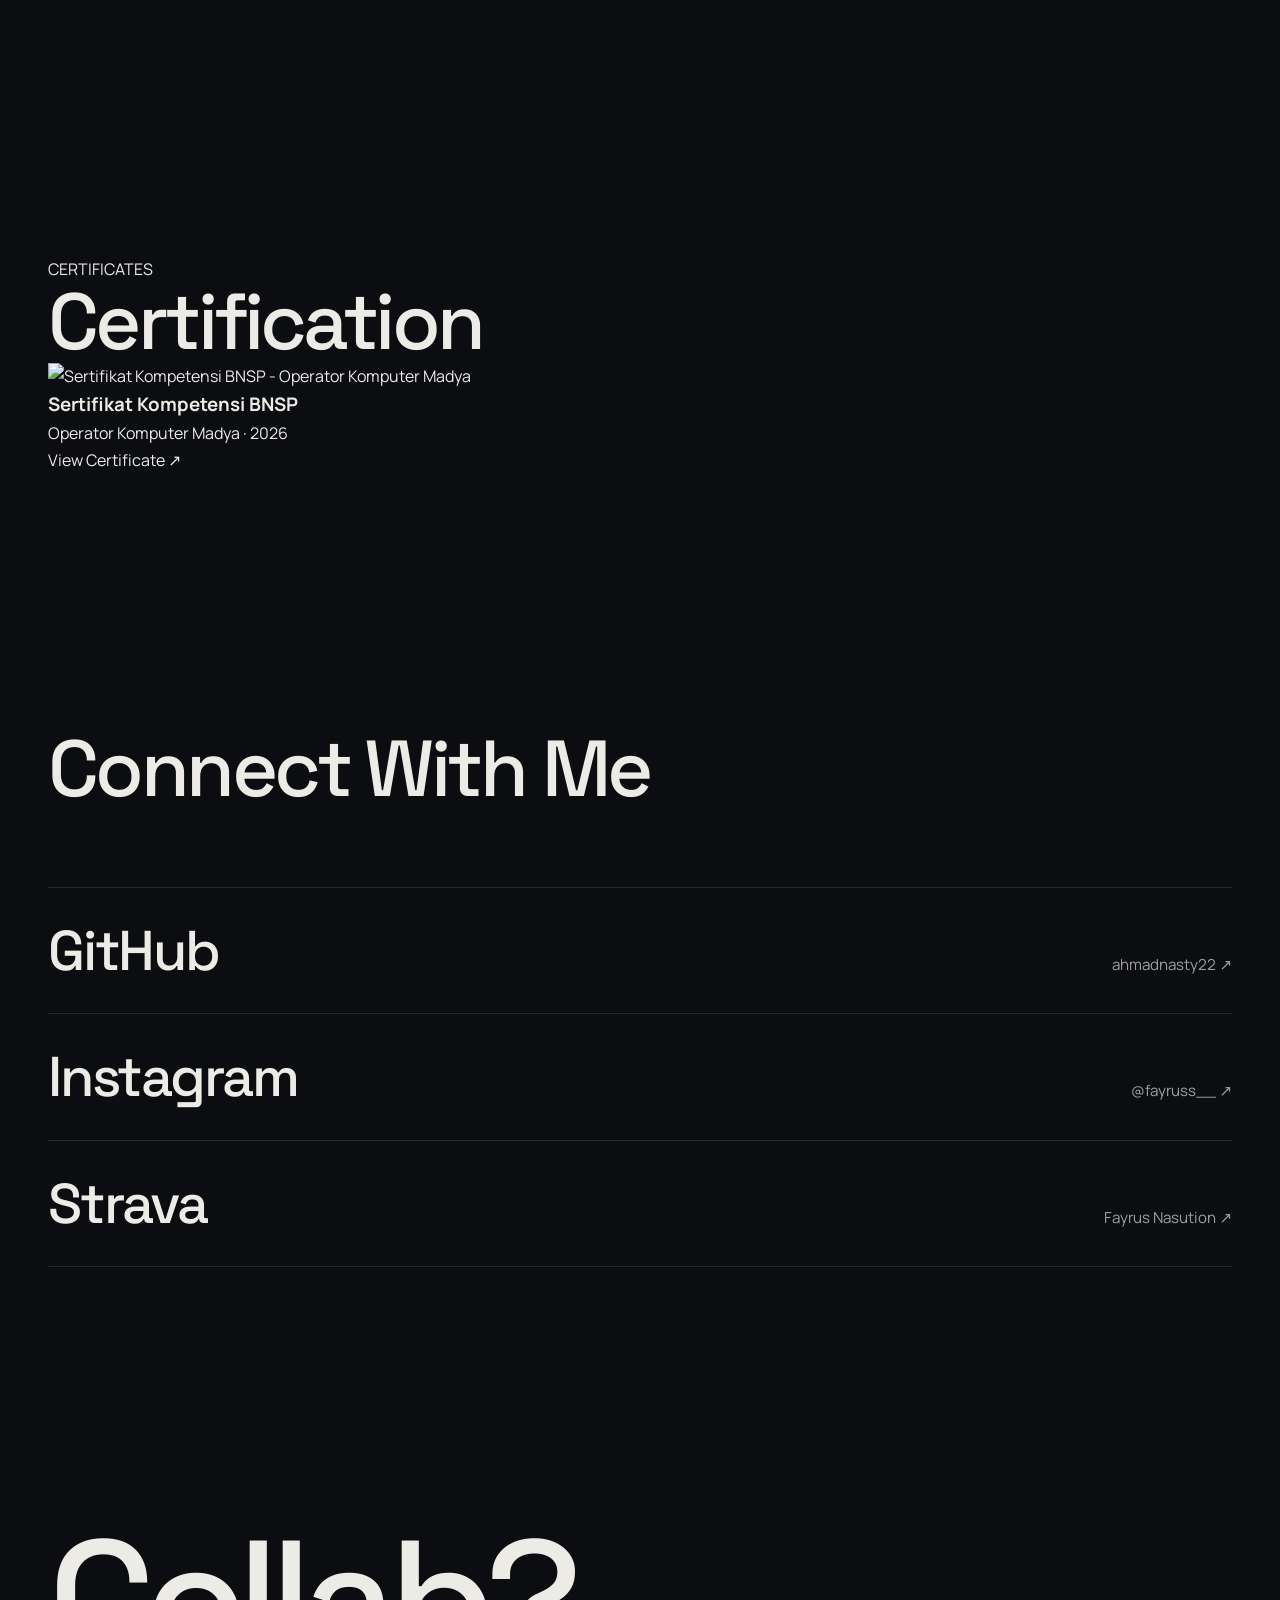
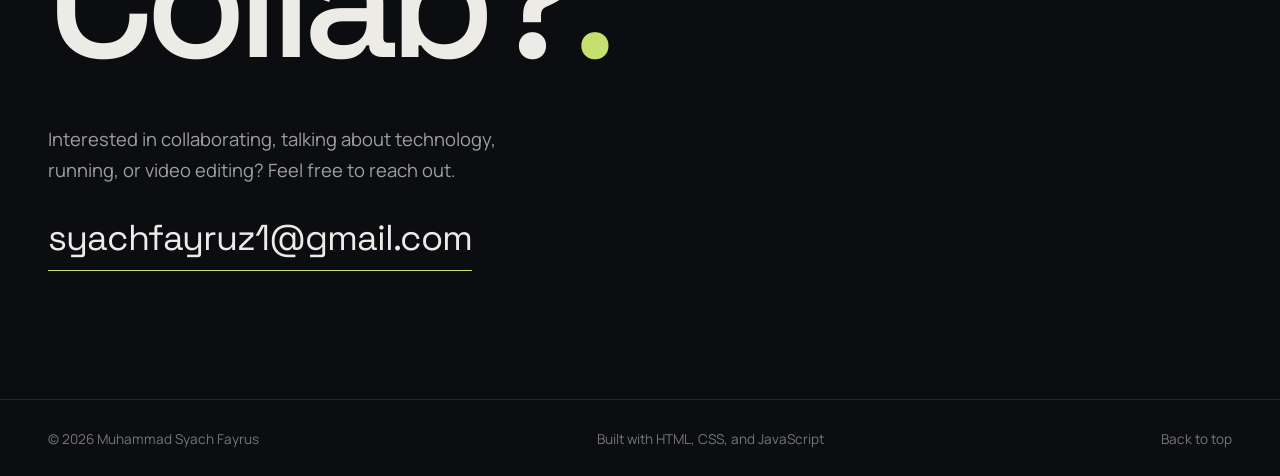
==== commit 0a0bafa7: "Add files via upload" ====
--- a/portfolio/index.html
+++ b/portfolio/index.html
@@ -509,28 +509,33 @@
           </p>
 
           <!-- Personal bests: edit time and date here -->
-          <dl class="pb-list">
-            <div class="pb reveal">
-              <dt class="pb__dist">5K</dt>
-              <dd class="pb__time">19:41</dd>
-              <dd class="pb__date">3 Sep 2025</dd>
-            </div>
-            <div class="pb reveal">
-              <dt class="pb__dist">10K</dt>
-              <dd class="pb__time">41:28</dd>
-              <dd class="pb__date">8 Jan 2026</dd>
-            </div>
-            <div class="pb reveal">
-              <dt class="pb__dist">15K</dt>
-              <dd class="pb__time">1:11:26</dd>
-              <dd class="pb__date">30 Oct 2025</dd>
-            </div>
-            <div class="pb reveal">
-              <dt class="pb__dist">21K</dt>
-              <dd class="pb__time">1:53:52</dd>
-              <dd class="pb__date">20 Aug 2025</dd>
-            </div>
-          </dl>
+         <dl class="pb-list">
+
+  <div class="pb reveal">
+    <dt class="pb__dist">5K</dt>
+    <dd class="pb__time running-time" data-time="19:41">0:00</dd>
+    <dd class="pb__date">3 Sep 2025</dd>
+  </div>
+
+  <div class="pb reveal">
+    <dt class="pb__dist">10K</dt>
+    <dd class="pb__time running-time" data-time="41:28">0:00</dd>
+    <dd class="pb__date">8 Jan 2026</dd>
+  </div>
+
+  <div class="pb reveal">
+    <dt class="pb__dist">15K</dt>
+    <dd class="pb__time running-time" data-time="1:11:26">0:00</dd>
+    <dd class="pb__date">30 Oct 2025</dd>
+  </div>
+
+  <div class="pb reveal">
+    <dt class="pb__dist">21K</dt>
+    <dd class="pb__time running-time" data-time="1:53:52">0:00</dd>
+    <dd class="pb__date">20 Aug 2025</dd>
+  </div>
+
+</dl>
 
           <a class="btn btn--ghost running__cta" href="https://www.strava.com/athletes/89751866"
              target="_blank" rel="noopener noreferrer" aria-label="View Strava profile (opens in a new tab)">View Strava <span aria-hidden="true">↗</span></a>
